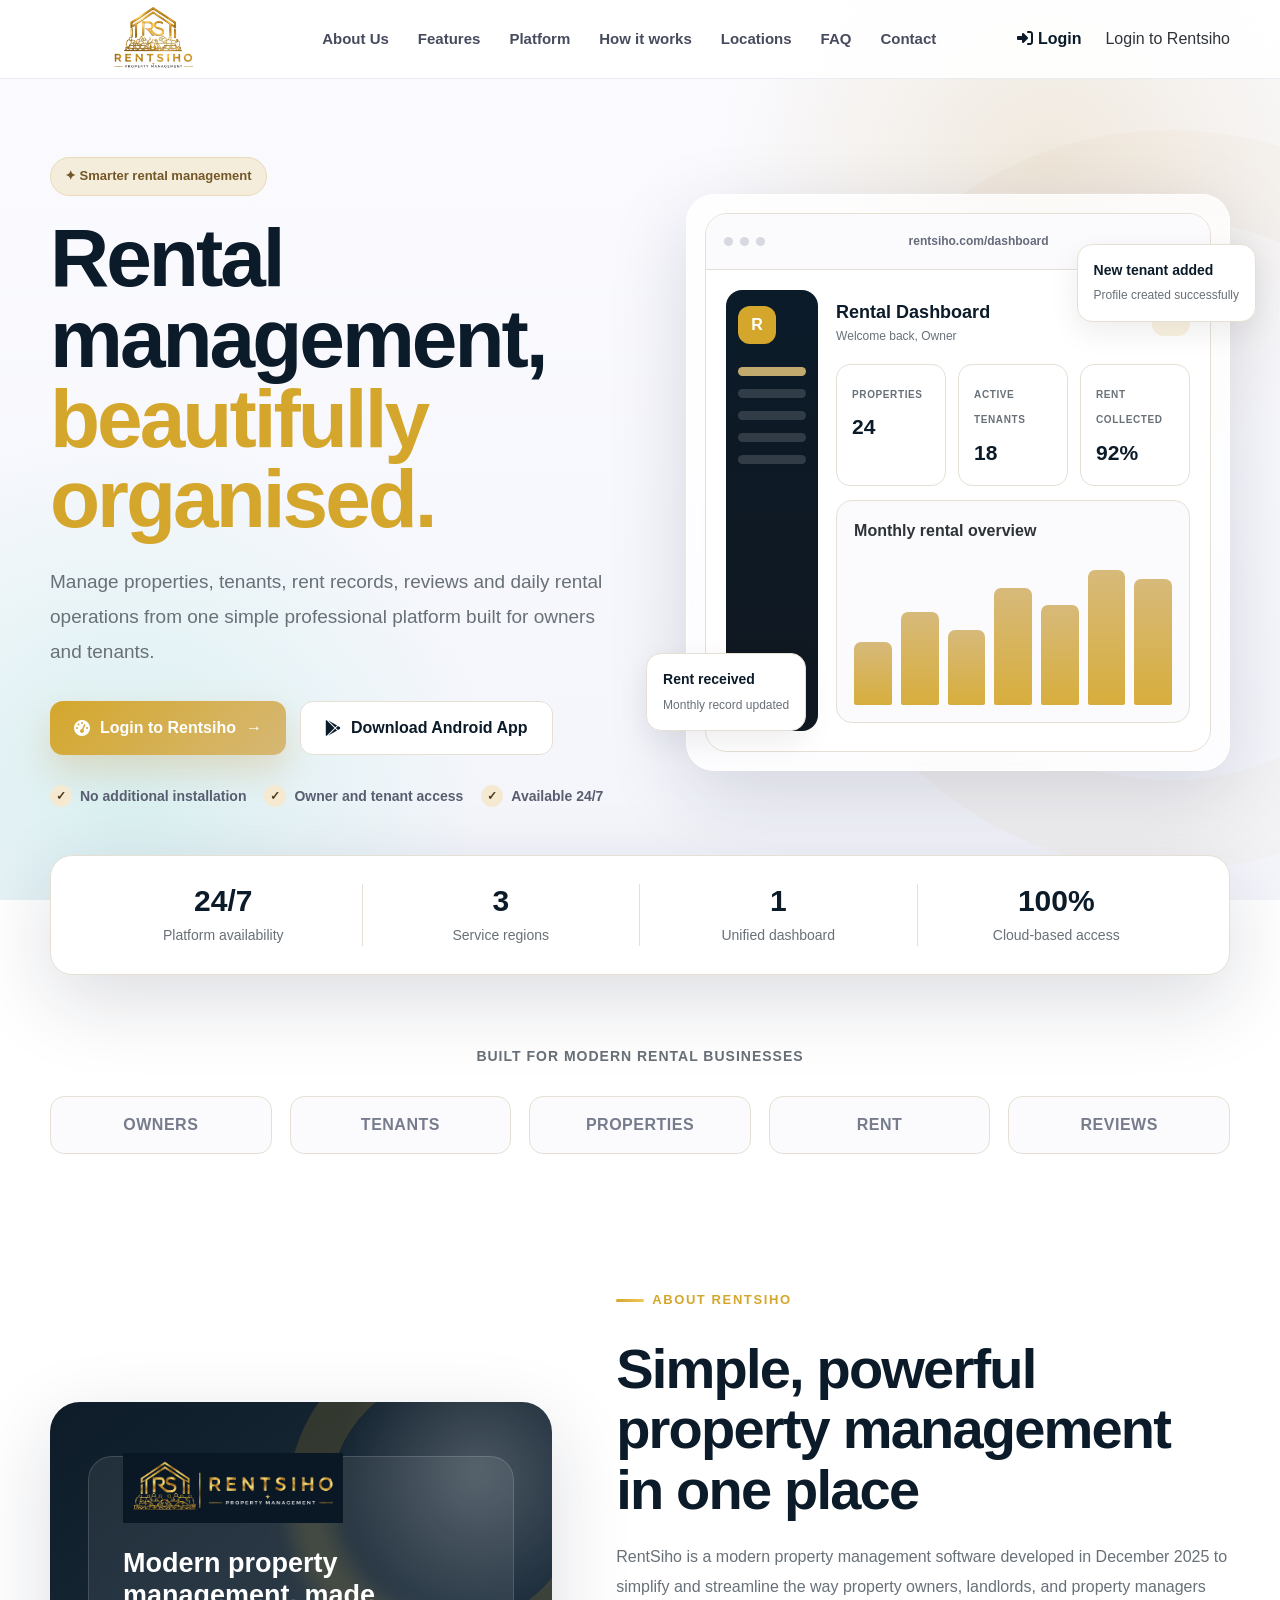
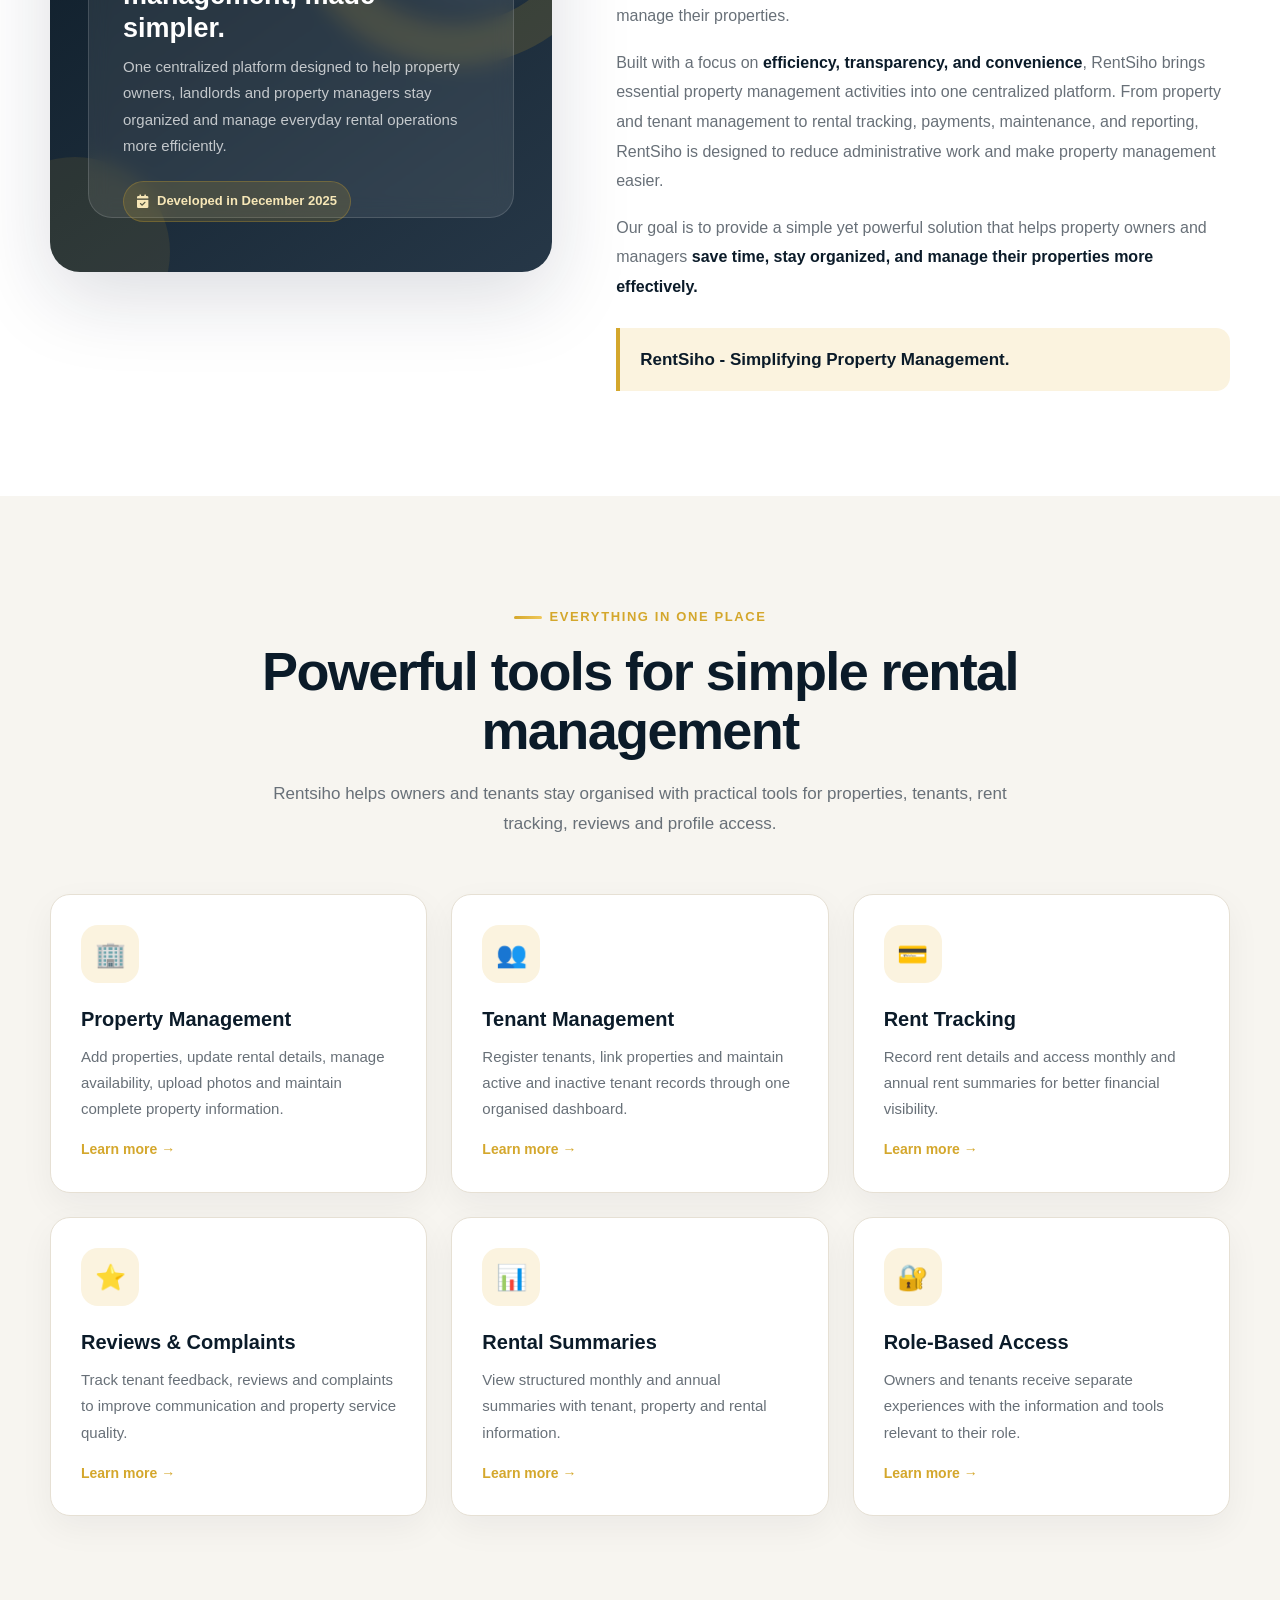
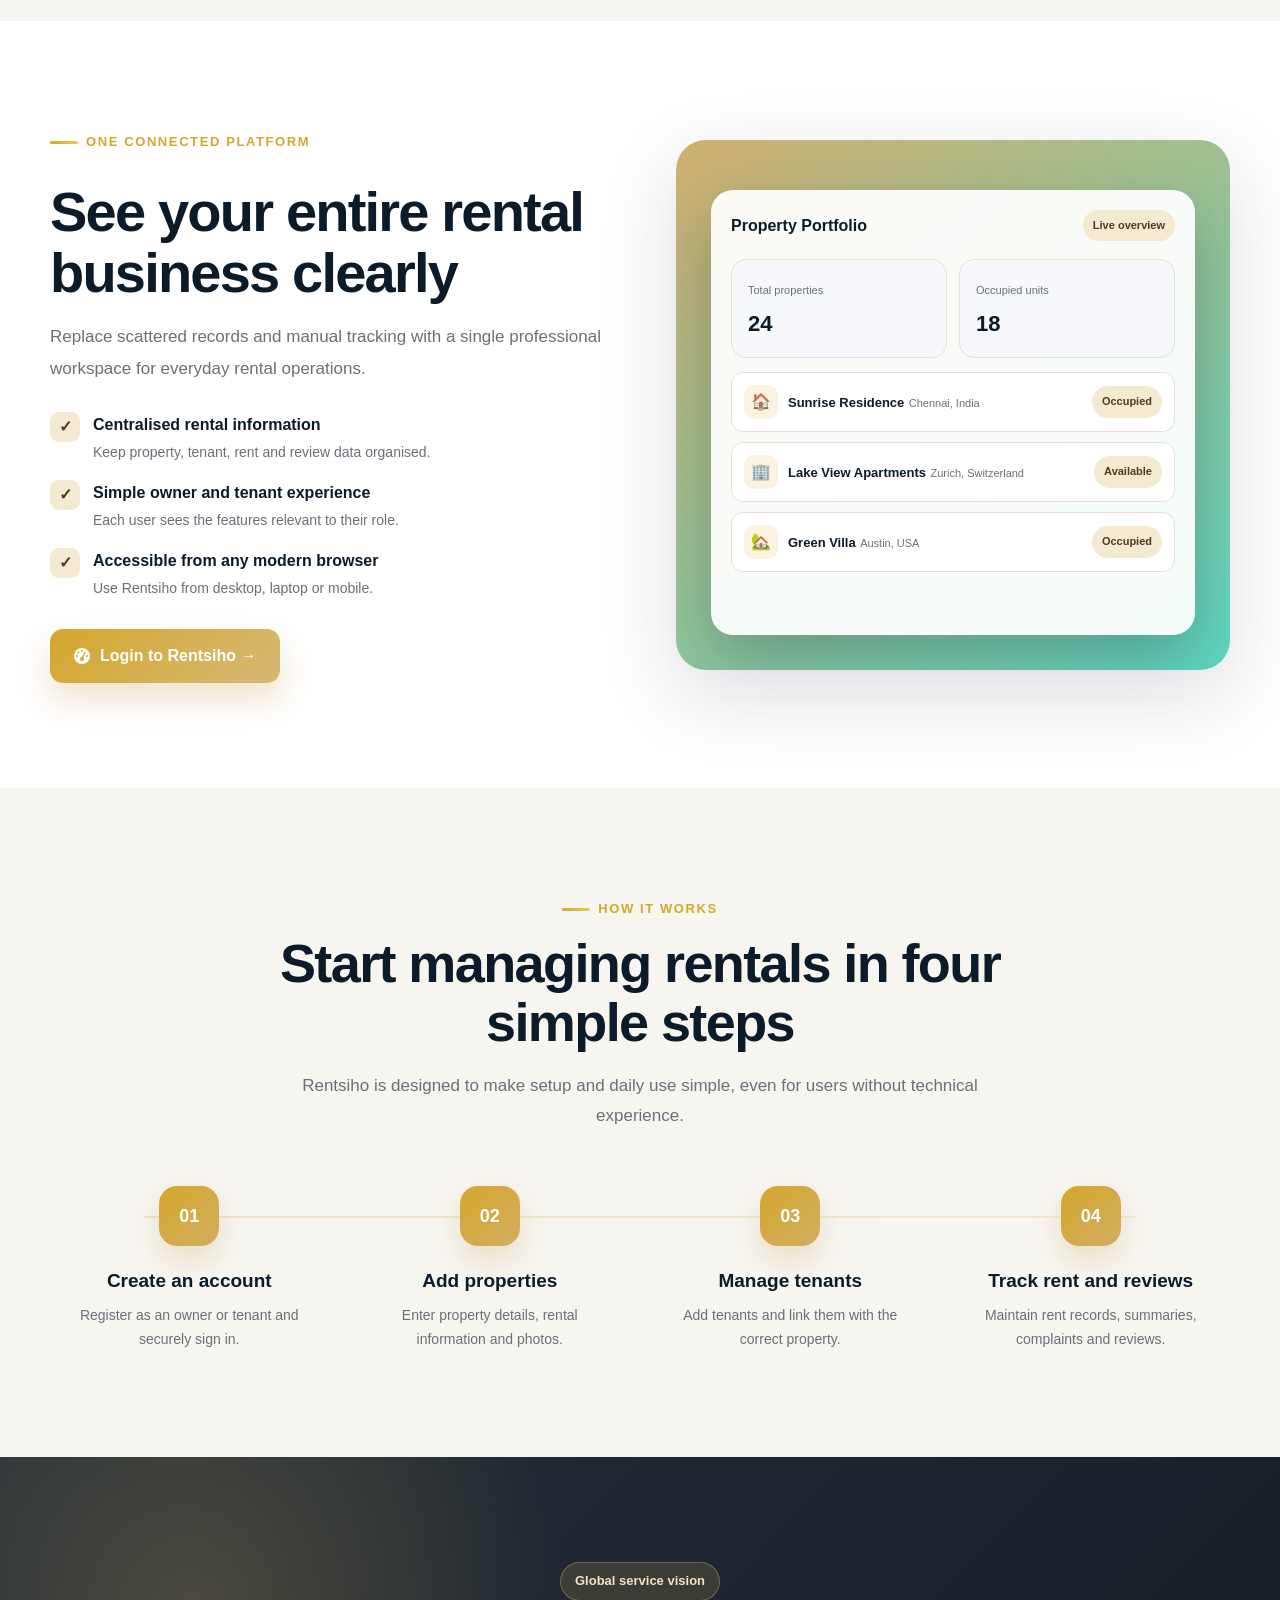
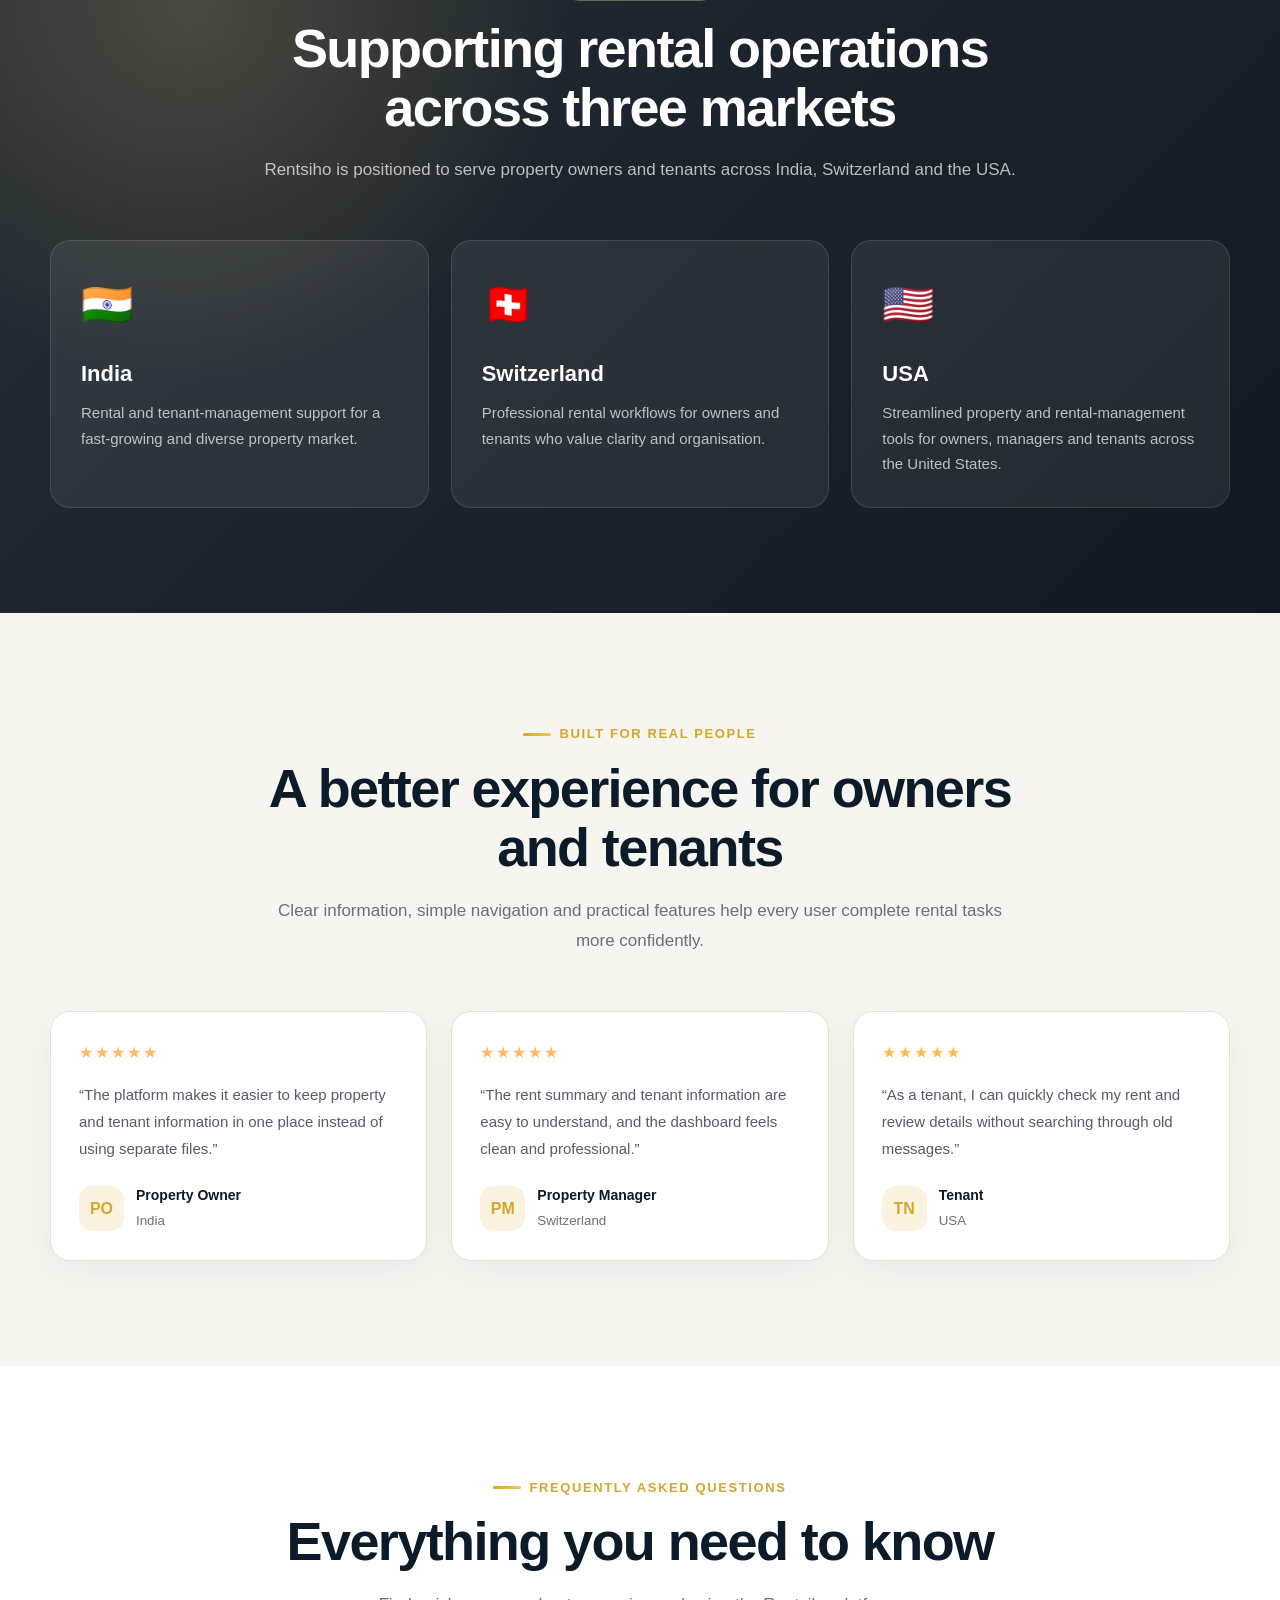
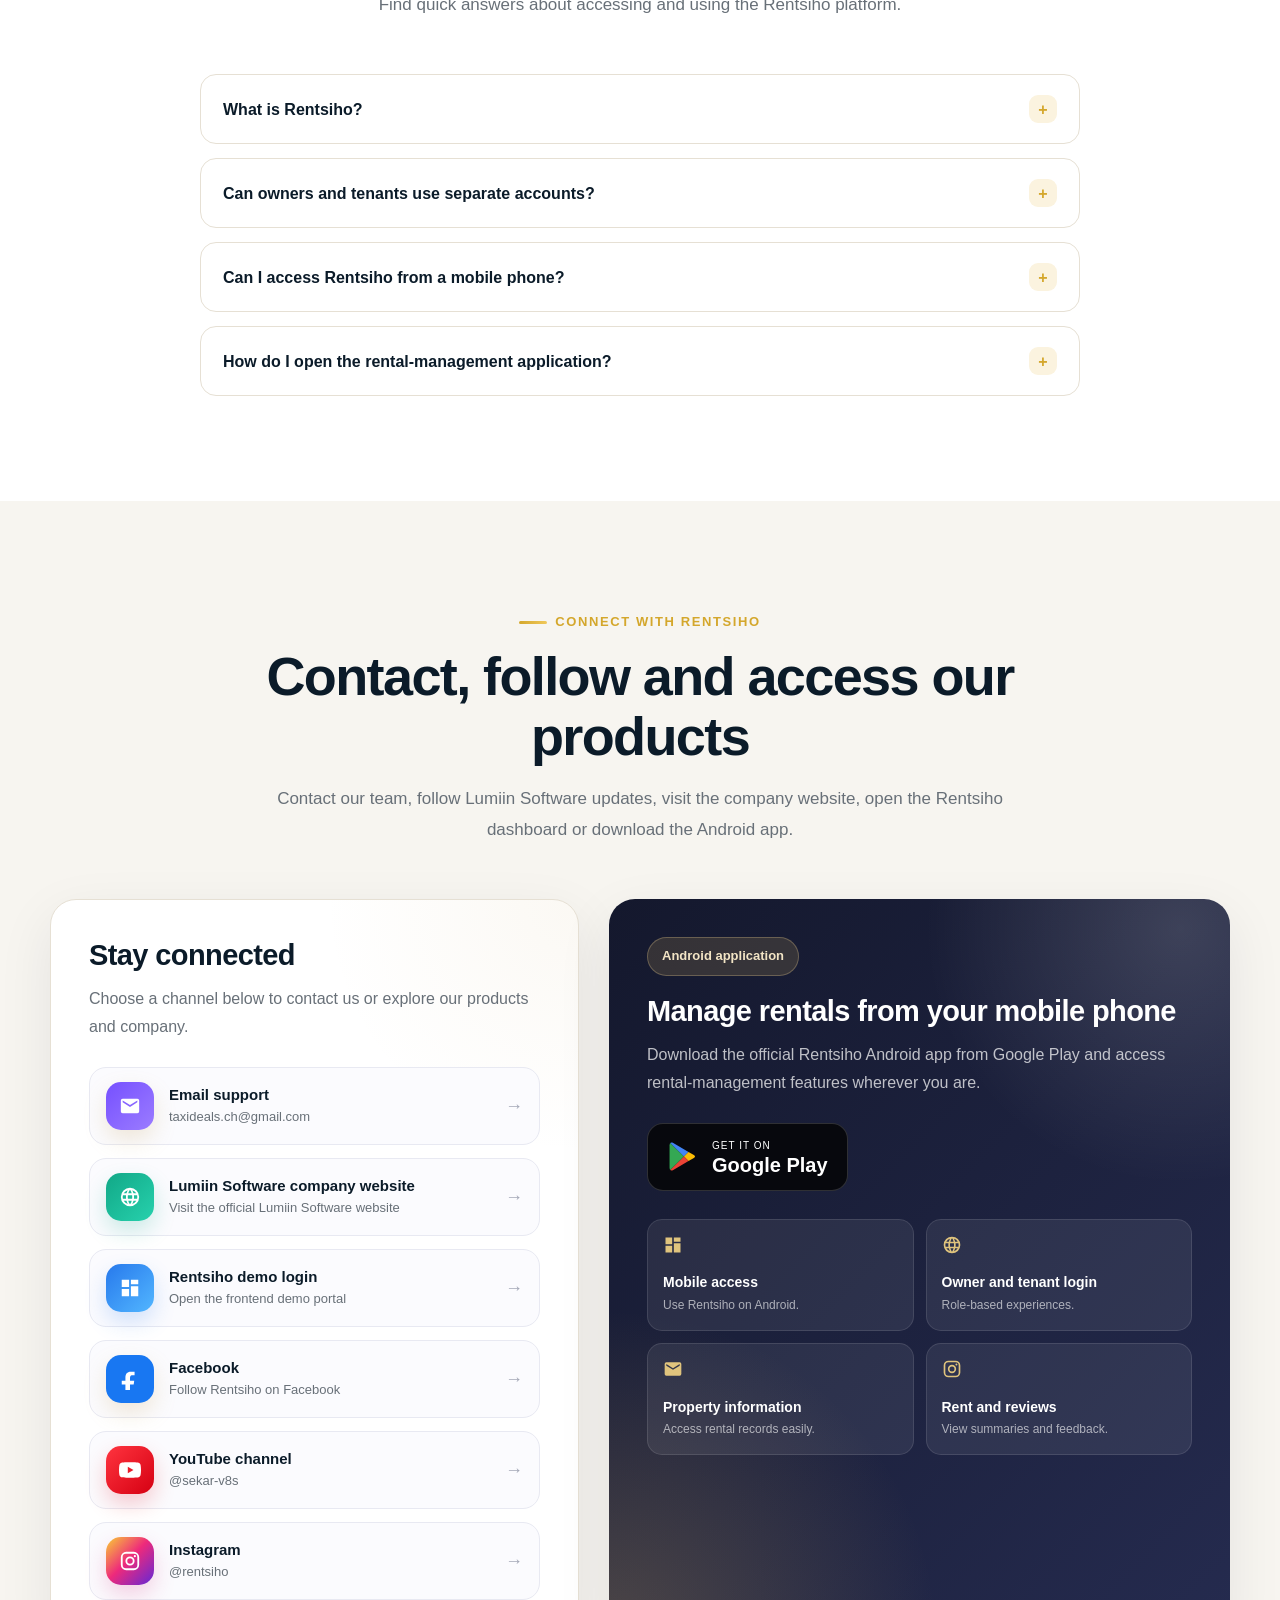
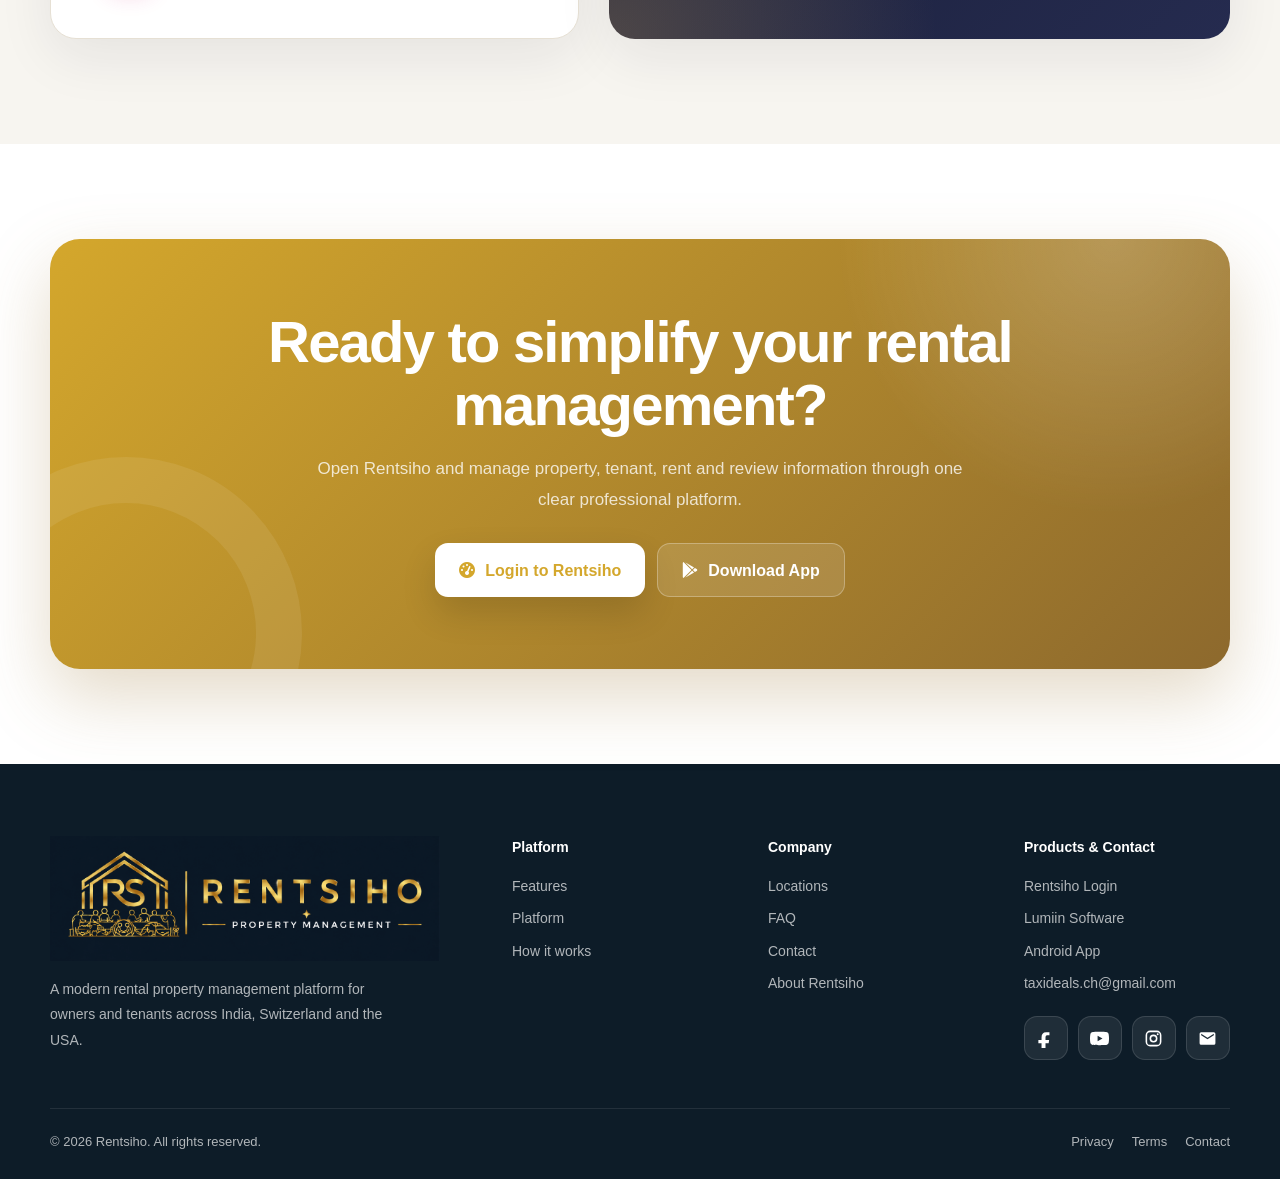
==== index.html @ 1f5b788a "Update login link and button text in index.html" ====
<!DOCTYPE html>
<html lang="en">
<head>
  <meta charset="UTF-8" />
  <meta name="viewport" content="width=device-width, initial-scale=1.0" />

  <meta
    name="description"
    content="Rentsiho is a modern rental property management platform for owners and tenants across India, Switzerland and the USA."
  />

  <meta name="theme-color" content="#0d1c28" />
  <link rel="icon" type="image/png" href="rentsiho-logo.png" />
  <link rel="preconnect" href="https://newflutterkeynest-aheucafef8cnhffz.canadacentral-01.azurewebsites.net" crossorigin />
  <link rel="dns-prefetch" href="//newflutterkeynest-aheucafef8cnhffz.canadacentral-01.azurewebsites.net" />


  <link rel="stylesheet" href="https://cdnjs.cloudflare.com/ajax/libs/font-awesome/6.7.2/css/all.min.css" />

  <title>Rentsiho | Rental Management Made Simple</title>

  <style>
    :root {
      --primary: #D4A72C;
      --primary-dark: #A97912;
      --primary-soft: #FBF3DF;
      --secondary: #F0C85A;

      --dark: #0B1B29;
      --dark-2: #07131E;
      --text: #2d3338;
      --muted: #687078;
      --light: #f7f5f0;
      --white: #ffffff;
      --border: #e6e0d4;
      --warning: #ffba5a;
      --success: #27c59a;
      --shadow-sm: 0 10px 30px rgba(22, 27, 55, 0.08);
      --shadow-lg: 0 25px 80px rgba(22, 27, 55, 0.15);
      --radius-sm: 14px;
      --radius-md: 22px;
      --radius-lg: 32px;
      --container: 1180px;
    }

    * {
      margin: 0;
      padding: 0;
      box-sizing: border-box;
    }

    html {
      scroll-behavior: smooth;
    }

    body {
      font-family: Inter, Arial, Helvetica, sans-serif;
      color: var(--text);
      background: var(--white);
      line-height: 1.6;
      overflow-x: hidden;
    }

    body.menu-open {
      overflow: hidden;
    }

    a {
      color: inherit;
      text-decoration: none;
    }

    button,
    input,
    textarea,
    select {
      font: inherit;
    }

    img {
      max-width: 100%;
      display: block;
    }

    .container {
      width: min(var(--container), calc(100% - 40px));
      margin: 0 auto;
    }

    .section {
      padding: 105px 0;
    }

    .section-soft {
      background: var(--light);
    }

    .section-dark {
      color: var(--white);
      background:
        radial-gradient(circle at 15% 20%, rgba(201,164,92, 0.25), transparent 30%),
        linear-gradient(135deg, #252f38, #111820);
    }

    .section-heading {
      max-width: 760px;
      margin: 0 auto 54px;
      text-align: center;
    }

    .section-kicker {
      display: inline-flex;
      align-items: center;
      gap: 8px;
      margin-bottom: 14px;
      color: var(--primary);
      font-size: 13px;
      font-weight: 800;
      letter-spacing: 1.6px;
      text-transform: uppercase;
    }

    .section-kicker::before {
      content: "";
      width: 28px;
      height: 3px;
      border-radius: 99px;
      background: linear-gradient(90deg, var(--primary), var(--secondary));
    }

    .section-title {
      color: var(--dark);
      font-size: clamp(34px, 4.4vw, 54px);
      line-height: 1.1;
      letter-spacing: -1.6px;
    }

    .section-description {
      margin-top: 18px;
      color: var(--muted);
      font-size: 17px;
      line-height: 1.8;
    }

    .section-dark .section-title {
      color: var(--white);
    }

    .section-dark .section-description {
      color: rgba(255,255,255,0.7);
    }

    .btn {
      min-height: 54px;
      padding: 0 24px;
      border: 0;
      border-radius: 13px;
      display: inline-flex;
      align-items: center;
      justify-content: center;
      gap: 10px;
      font-weight: 800;
      cursor: pointer;
      transition: transform .25s ease, box-shadow .25s ease, background .25s ease;
    }

    .btn:hover {
      transform: translateY(-3px);
    }

    .btn-primary {
      color: var(--white);
      background: linear-gradient(135deg, var(--primary), #d6b875);
      box-shadow: 0 16px 35px rgba(201,164,92, 0.32);
    }

    .btn-primary:hover {
      box-shadow: 0 20px 45px rgba(201,164,92, 0.42);
    }

    .btn-outline {
      color: var(--dark);
      background: var(--white);
      border: 1px solid var(--border);
    }

    .btn-white {
      color: var(--primary);
      background: var(--white);
      box-shadow: 0 16px 35px rgba(0,0,0,0.14);
    }

    .pill {
      display: inline-flex;
      align-items: center;
      gap: 9px;
      padding: 8px 14px;
      border-radius: 999px;
      font-size: 13px;
      font-weight: 800;
    }

    .pill-light {
      color: #745726;
      background: #f5eddc;
      border: 1px solid #e9d9b8;
    }

    .pill-dark {
      color: #f2e4c5;
      background: rgba(201,164,92,0.18);
      border: 1px solid rgba(225,199,143,0.3);
    }

    /* Header */

    .header {
      position: fixed;
      inset: 0 0 auto 0;
      z-index: 1000;
      background: rgba(255,255,255,0.9);
      backdrop-filter: blur(16px);
      border-bottom: 1px solid rgba(231,233,241,0.85);
    }

    .nav {
      min-height: 78px;
      display: flex;
      align-items: center;
      justify-content: space-between;
      gap: 28px;
    }

    .brand {
      display: flex;
      align-items: center;
      gap: 12px;
      color: var(--dark);
      font-size: 24px;
      font-weight: 900;
      letter-spacing: -0.6px;
    }

    .brand-mark {
      width: 44px;
      height: 44px;
      border-radius: 14px;
      display: grid;
      place-items: center;
      color: var(--white);
      background: linear-gradient(135deg, var(--primary), #dfc487);
      box-shadow: 0 12px 28px rgba(201,164,92,.26);
      font-size: 20px;
      font-weight: 900;
    }


    .brand-logo {
      width: 205px;
      height: 72px;
      object-fit: contain;
      object-position: center;
      display: block;
      border: 0;
      border-radius: 0;
      background: transparent;
      box-shadow: none;
      filter: contrast(1.06) saturate(1.05);
    }

    .footer-logo {
      width: min(390px, 100%);
      height: auto;
      max-height: 125px;
      object-fit: contain;
      object-position: left center;
      display: block;
      border: 0;
      border-radius: 0;
      background: transparent;
      box-shadow: none;
      filter: none;
    }

    .nav-links {
      display: flex;
      align-items: center;
      gap: 29px;
    }

    .nav-links a {
      color: #464b5e;
      font-size: 15px;
      font-weight: 700;
      transition: color .2s ease;
    }

    .nav-links a:hover {
      color: var(--primary);
    }

    .nav-actions {
      display: flex;
      align-items: center;
      gap: 10px;
    }

    .nav-login {
      padding: 10px 14px;
      font-weight: 800;
      color: var(--dark);
    }

    .nav-cta {
      min-height: 44px;
      padding: 0 17px;
      border-radius: 11px;
      color: var(--white);
      background: var(--primary);
      font-size: 14px;
      font-weight: 800;
      display: inline-flex;
      align-items: center;
    }

    .menu-button {
      width: 44px;
      height: 44px;
      border-radius: 12px;
      border: 1px solid var(--border);
      background: var(--white);
      display: none;
      place-items: center;
      cursor: pointer;
    }

    .menu-button span,
    .menu-button span::before,
    .menu-button span::after {
      width: 20px;
      height: 2px;
      border-radius: 99px;
      background: var(--dark);
      display: block;
      position: relative;
      transition: .25s ease;
    }

    .menu-button span::before,
    .menu-button span::after {
      content: "";
      position: absolute;
      left: 0;
    }

    .menu-button span::before {
      top: -6px;
    }

    .menu-button span::after {
      top: 6px;
    }

    .menu-button.active span {
      background: transparent;
    }

    .menu-button.active span::before {
      top: 0;
      transform: rotate(45deg);
    }

    .menu-button.active span::after {
      top: 0;
      transform: rotate(-45deg);
    }

    /* Hero */

    .hero {
      min-height: 100vh;
      padding: 145px 0 80px;
      display: flex;
      align-items: center;
      position: relative;
      overflow: hidden;
      background:
        radial-gradient(circle at 82% 18%, rgba(201,164,92,.20), transparent 26%),
        radial-gradient(circle at 10% 88%, rgba(31,199,167,.13), transparent 26%),
        linear-gradient(180deg, #fbfbff 0%, #f4f5fb 100%);
    }

    .hero::before {
      content: "";
      width: 560px;
      height: 560px;
      position: absolute;
      right: -260px;
      top: 130px;
      border-radius: 50%;
      border: 90px solid rgba(201,164,92,.05);
    }

    .hero-grid {
      position: relative;
      z-index: 1;
      display: grid;
      grid-template-columns: 1.02fr .98fr;
      align-items: center;
      gap: 70px;
    }

    .hero-copy h1 {
      margin: 22px 0 24px;
      color: var(--dark);
      font-size: clamp(48px, 6.6vw, 82px);
      line-height: .98;
      letter-spacing: -3px;
    }

    .hero-copy h1 span {
      color: var(--primary);
    }

    .hero-copy p {
      max-width: 650px;
      color: var(--muted);
      font-size: 19px;
      line-height: 1.85;
    }

    .hero-actions {
      margin-top: 32px;
      display: flex;
      flex-wrap: wrap;
      gap: 14px;
    }

    .hero-notes {
      margin-top: 30px;
      display: flex;
      flex-wrap: wrap;
      gap: 18px;
      color: #585d70;
      font-size: 14px;
      font-weight: 700;
    }

    .hero-note {
      display: flex;
      align-items: center;
      gap: 8px;
    }

    .check-dot {
      width: 22px;
      height: 22px;
      border-radius: 50%;
      display: grid;
      place-items: center;
      color: #4f3a1c;
      background: #f5ead1;
      font-size: 12px;
      font-weight: 900;
    }

    .app-preview {
      position: relative;
    }

    .preview-shell {
      padding: 18px;
      border-radius: 28px;
      background: rgba(255,255,255,.78);
      border: 1px solid rgba(255,255,255,.9);
      box-shadow: var(--shadow-lg);
      backdrop-filter: blur(16px);
    }

    .preview-window {
      overflow: hidden;
      border-radius: 22px;
      background: var(--white);
      border: 1px solid var(--border);
    }

    .window-top {
      height: 56px;
      padding: 0 18px;
      display: flex;
      align-items: center;
      justify-content: space-between;
      border-bottom: 1px solid var(--border);
      background: #fbfbfd;
    }

    .window-dots {
      display: flex;
      gap: 7px;
    }

    .window-dots span {
      width: 9px;
      height: 9px;
      border-radius: 50%;
      background: #d7d9e1;
    }

    .window-title {
      color: #666b7b;
      font-size: 12px;
      font-weight: 800;
    }

    .dashboard {
      padding: 20px;
      display: grid;
      grid-template-columns: 92px 1fr;
      min-height: 480px;
    }

    .sidebar-demo {
      padding: 16px 12px;
      border-radius: 16px;
      background: linear-gradient(180deg, var(--dark), #111820);
      display: flex;
      flex-direction: column;
      gap: 13px;
    }

    .side-logo {
      width: 38px;
      height: 38px;
      margin-bottom: 10px;
      border-radius: 12px;
      display: grid;
      place-items: center;
      color: var(--white);
      background: var(--primary);
      font-weight: 900;
    }

    .side-line {
      height: 9px;
      border-radius: 99px;
      background: rgba(255,255,255,.15);
    }

    .side-line.active {
      background: rgba(214,184,117,.9);
    }

    .dashboard-content {
      padding: 8px 0 8px 18px;
    }

    .demo-header {
      display: flex;
      align-items: flex-start;
      justify-content: space-between;
      gap: 20px;
      margin-bottom: 18px;
    }

    .demo-header h3 {
      color: var(--dark);
      font-size: 18px;
    }

    .demo-header p {
      color: var(--muted);
      font-size: 12px;
    }

    .avatar {
      width: 38px;
      height: 38px;
      border-radius: 12px;
      display: grid;
      place-items: center;
      color: var(--primary);
      background: var(--primary-soft);
      font-weight: 900;
    }

    .demo-stats {
      display: grid;
      grid-template-columns: repeat(3, 1fr);
      gap: 12px;
    }

    .demo-card {
      padding: 15px;
      border-radius: 14px;
      border: 1px solid var(--border);
      background: var(--white);
    }

    .demo-card small {
      color: var(--muted);
      font-size: 10px;
      font-weight: 800;
      text-transform: uppercase;
      letter-spacing: .6px;
    }

    .demo-card strong {
      display: block;
      margin-top: 5px;
      color: var(--dark);
      font-size: 21px;
    }

    .demo-panel {
      margin-top: 14px;
      padding: 17px;
      border-radius: 16px;
      border: 1px solid var(--border);
      background: #fbfbfd;
    }

    .chart {
      height: 150px;
      margin-top: 12px;
      display: flex;
      align-items: flex-end;
      gap: 9px;
    }

    .bar {
      flex: 1;
      min-width: 10px;
      border-radius: 7px 7px 2px 2px;
      background: linear-gradient(180deg, #d4b46f, var(--primary));
      opacity: .92;
    }

    .bar:nth-child(1) { height: 42%; }
    .bar:nth-child(2) { height: 62%; }
    .bar:nth-child(3) { height: 50%; }
    .bar:nth-child(4) { height: 78%; }
    .bar:nth-child(5) { height: 67%; }
    .bar:nth-child(6) { height: 90%; }
    .bar:nth-child(7) { height: 84%; }

    .floating-card {
      position: absolute;
      padding: 14px 16px;
      border-radius: 15px;
      background: var(--white);
      box-shadow: var(--shadow-sm);
      border: 1px solid var(--border);
      animation: float 4s ease-in-out infinite;
    }

    .floating-card strong {
      display: block;
      color: var(--dark);
      font-size: 14px;
    }

    .floating-card span {
      color: var(--muted);
      font-size: 12px;
    }

    .floating-1 {
      left: -40px;
      bottom: 40px;
    }

    .floating-2 {
      right: -26px;
      top: 50px;
      animation-delay: .8s;
    }

    @keyframes float {
      0%, 100% { transform: translateY(0); }
      50% { transform: translateY(-9px); }
    }

    /* Stats strip */

    .stats-strip {
      position: relative;
      z-index: 3;
      margin-top: -45px;
    }

    .stats-box {
      padding: 28px 34px;
      border-radius: 22px;
      background: var(--white);
      box-shadow: var(--shadow-lg);
      border: 1px solid var(--border);
      display: grid;
      grid-template-columns: repeat(4, 1fr);
    }

    .stat-item {
      padding: 0 24px;
      text-align: center;
      border-right: 1px solid var(--border);
    }

    .stat-item:last-child {
      border-right: 0;
    }

    .stat-item strong {
      display: block;
      color: var(--dark);
      font-size: 30px;
      line-height: 1.1;
    }

    .stat-item span {
      display: block;
      margin-top: 7px;
      color: var(--muted);
      font-size: 14px;
    }

    /* Trusted */

    .trusted {
      padding: 70px 0 25px;
      text-align: center;
    }

    .trusted p {
      color: var(--muted);
      font-size: 14px;
      font-weight: 800;
      letter-spacing: 1px;
      text-transform: uppercase;
    }

    .trusted-grid {
      margin-top: 28px;
      display: grid;
      grid-template-columns: repeat(5, 1fr);
      gap: 18px;
    }

    .trusted-item {
      min-height: 58px;
      border-radius: 14px;
      border: 1px solid var(--border);
      background: #fbfbfd;
      display: grid;
      place-items: center;
      color: #777c8d;
      font-weight: 900;
      letter-spacing: .5px;
    }


    /* About Us */

    .about-grid {
      display: grid;
      grid-template-columns: .9fr 1.1fr;
      gap: 64px;
      align-items: center;
    }

    .about-visual {
      min-height: 470px;
      position: relative;
      overflow: hidden;
      border-radius: 30px;
      background:
        radial-gradient(circle at 85% 15%, rgba(255,255,255,.22), transparent 24%),
        linear-gradient(145deg, #0d1c28, #263747);
      box-shadow: var(--shadow-lg);
    }

    .about-visual::before {
      content: "";
      position: absolute;
      width: 250px;
      height: 250px;
      right: -70px;
      top: -70px;
      border-radius: 50%;
      border: 42px solid rgba(212,167,44,.16);
    }

    .about-visual::after {
      content: "";
      position: absolute;
      width: 190px;
      height: 190px;
      left: -70px;
      bottom: -75px;
      border-radius: 50%;
      background: rgba(212,167,44,.10);
    }

    .about-card {
      position: absolute;
      inset: 54px 38px;
      z-index: 1;
      padding: 34px;
      border-radius: 24px;
      color: var(--white);
      background: rgba(255,255,255,.08);
      border: 1px solid rgba(255,255,255,.14);
      backdrop-filter: blur(10px);
      display: flex;
      flex-direction: column;
      justify-content: center;
    }

    .about-logo {
      width: 220px;
      max-height: 90px;
      margin-bottom: 24px;
      object-fit: contain;
      object-position: left center;
      filter: none;
    }

    .about-card h3 {
      margin-bottom: 10px;
      font-size: 27px;
      line-height: 1.2;
    }

    .about-card p {
      color: rgba(255,255,255,.72);
      font-size: 15px;
      line-height: 1.75;
    }

    .about-year {
      margin-top: 22px;
      display: inline-flex;
      width: fit-content;
      align-items: center;
      gap: 9px;
      padding: 9px 13px;
      border-radius: 999px;
      color: #f7e7b7;
      background: rgba(212,167,44,.16);
      border: 1px solid rgba(212,167,44,.28);
      font-size: 13px;
      font-weight: 800;
    }

    .about-copy h2 {
      margin: 14px 0 22px;
      color: var(--dark);
      font-size: clamp(36px, 4.6vw, 56px);
      line-height: 1.08;
      letter-spacing: -1.8px;
    }

    .about-copy p {
      margin-bottom: 17px;
      color: var(--muted);
      font-size: 16px;
      line-height: 1.85;
    }

    .about-copy p strong {
      color: var(--dark);
    }

    .about-tagline {
      margin-top: 26px;
      padding: 18px 20px;
      border-left: 4px solid var(--primary);
      border-radius: 0 14px 14px 0;
      color: var(--dark);
      background: var(--primary-soft);
      font-size: 17px;
      font-weight: 900;
    }

    /* Features */

    .feature-grid {
      display: grid;
      grid-template-columns: repeat(3, 1fr);
      gap: 24px;
    }

    .feature-card {
      padding: 30px;
      border-radius: 20px;
      background: var(--white);
      border: 1px solid var(--border);
      box-shadow: 0 12px 34px rgba(20, 24, 48, 0.05);
      transition: transform .25s ease, box-shadow .25s ease;
    }

    .feature-card:hover {
      transform: translateY(-7px);
      box-shadow: var(--shadow-sm);
    }

    .feature-icon {
      width: 58px;
      height: 58px;
      margin-bottom: 20px;
      border-radius: 17px;
      display: grid;
      place-items: center;
      color: var(--primary);
      background: var(--primary-soft);
      font-size: 25px;
    }

    .feature-card h3 {
      margin-bottom: 9px;
      color: var(--dark);
      font-size: 20px;
    }

    .feature-card p {
      color: var(--muted);
      font-size: 15px;
      line-height: 1.75;
    }

    .feature-link {
      margin-top: 16px;
      display: inline-flex;
      align-items: center;
      gap: 8px;
      color: var(--primary);
      font-size: 14px;
      font-weight: 800;
    }

    /* Product split */

    .product-grid {
      display: grid;
      grid-template-columns: 1fr 1fr;
      align-items: center;
      gap: 72px;
    }

    .product-copy h2 {
      margin: 15px 0 18px;
      color: var(--dark);
      font-size: clamp(36px, 4.6vw, 56px);
      line-height: 1.08;
      letter-spacing: -1.8px;
    }

    .product-copy > p {
      color: var(--muted);
      font-size: 17px;
      line-height: 1.85;
    }

    .check-list {
      margin-top: 28px;
      display: grid;
      gap: 17px;
    }

    .check-row {
      display: flex;
      align-items: flex-start;
      gap: 13px;
    }

    .check-row .check-box {
      flex: 0 0 30px;
      width: 30px;
      height: 30px;
      border-radius: 9px;
      display: grid;
      place-items: center;
      color: #4f3a1c;
      background: #f5ead1;
      font-weight: 900;
    }

    .check-row strong {
      display: block;
      margin-bottom: 3px;
      color: var(--dark);
    }

    .check-row p {
      color: var(--muted);
      font-size: 14px;
    }

    .product-visual {
      position: relative;
      min-height: 530px;
      border-radius: 30px;
      overflow: hidden;
      background:
        linear-gradient(145deg, rgba(201,164,92,.88), rgba(31,199,167,.72)),
        url("https://images.unsplash.com/photo-1560518883-ce09059eeffa?auto=format&fit=crop&w=1500&q=85");
      background-size: cover;
      background-position: center;
      box-shadow: var(--shadow-lg);
    }

    .mini-dashboard {
      position: absolute;
      inset: 50px 35px 35px;
      padding: 20px;
      border-radius: 22px;
      background: rgba(255,255,255,.93);
      backdrop-filter: blur(12px);
      box-shadow: 0 25px 60px rgba(15,18,36,.25);
    }

    .mini-top {
      display: flex;
      align-items: center;
      justify-content: space-between;
      margin-bottom: 18px;
    }

    .mini-top strong {
      color: var(--dark);
    }

    .mini-chip {
      padding: 7px 10px;
      border-radius: 999px;
      color: #4f3a1c;
      background: #f5ead1;
      font-size: 11px;
      font-weight: 900;
    }

    .mini-cards {
      display: grid;
      grid-template-columns: repeat(2, 1fr);
      gap: 12px;
    }

    .mini-card {
      padding: 16px;
      border-radius: 15px;
      background: #f7f8fc;
      border: 1px solid var(--border);
    }

    .mini-card small {
      color: var(--muted);
      font-size: 11px;
    }

    .mini-card strong {
      display: block;
      margin-top: 4px;
      color: var(--dark);
      font-size: 22px;
    }

    .mini-list {
      margin-top: 14px;
      display: grid;
      gap: 10px;
    }

    .mini-row {
      padding: 12px;
      border-radius: 12px;
      background: var(--white);
      border: 1px solid var(--border);
      display: flex;
      align-items: center;
      justify-content: space-between;
      gap: 15px;
    }

    .mini-row-left {
      display: flex;
      align-items: center;
      gap: 10px;
    }

    .mini-row-icon {
      width: 34px;
      height: 34px;
      border-radius: 10px;
      display: grid;
      place-items: center;
      background: var(--primary-soft);
    }

    .mini-row strong {
      color: var(--dark);
      font-size: 13px;
    }

    .mini-row small {
      color: var(--muted);
      font-size: 11px;
    }

    /* How it works */

    .steps {
      display: grid;
      grid-template-columns: repeat(4, 1fr);
      gap: 22px;
      position: relative;
    }

    .steps::before {
      content: "";
      height: 2px;
      position: absolute;
      left: 8%;
      right: 8%;
      top: 30px;
      background: linear-gradient(90deg, var(--primary), var(--secondary));
      opacity: .25;
    }

    .step-card {
      position: relative;
      text-align: center;
      padding: 0 15px;
    }

    .step-number {
      width: 60px;
      height: 60px;
      margin: 0 auto 20px;
      border-radius: 18px;
      display: grid;
      place-items: center;
      color: var(--white);
      background: linear-gradient(135deg, var(--primary), #d2ad61);
      box-shadow: 0 13px 28px rgba(201,164,92,.28);
      font-size: 18px;
      font-weight: 900;
      position: relative;
      z-index: 1;
    }

    .step-card h3 {
      margin-bottom: 8px;
      color: var(--dark);
      font-size: 19px;
    }

    .step-card p {
      color: var(--muted);
      font-size: 14px;
      line-height: 1.7;
    }

    /* Regions */

    .region-grid {
      display: grid;
      grid-template-columns: repeat(3, 1fr);
      gap: 22px;
    }

    .region-card {
      padding: 30px;
      border-radius: 20px;
      background: rgba(255,255,255,.07);
      border: 1px solid rgba(255,255,255,.11);
      transition: transform .25s ease, background .25s ease;
    }

    .region-card:hover {
      transform: translateY(-7px);
      background: rgba(255,255,255,.11);
    }

    .region-flag {
      margin-bottom: 18px;
      font-size: 42px;
    }

    .region-card h3 {
      margin-bottom: 9px;
      font-size: 22px;
    }

    .region-card p {
      color: rgba(255,255,255,.7);
      font-size: 15px;
      line-height: 1.7;
    }

    /* Testimonials */

    .testimonial-grid {
      display: grid;
      grid-template-columns: repeat(3, 1fr);
      gap: 24px;
    }

    .testimonial {
      padding: 28px;
      border-radius: 20px;
      background: var(--white);
      border: 1px solid var(--border);
      box-shadow: 0 12px 35px rgba(20,24,48,.05);
    }

    .stars {
      margin-bottom: 16px;
      color: var(--warning);
      letter-spacing: 2px;
    }

    .testimonial > p {
      color: #565b6d;
      font-size: 15px;
      line-height: 1.8;
    }

    .person {
      margin-top: 22px;
      display: flex;
      align-items: center;
      gap: 12px;
    }

    .person-avatar {
      width: 45px;
      height: 45px;
      border-radius: 14px;
      display: grid;
      place-items: center;
      color: var(--primary);
      background: var(--primary-soft);
      font-weight: 900;
    }

    .person strong {
      display: block;
      color: var(--dark);
      font-size: 14px;
    }

    .person small {
      color: var(--muted);
    }

    /* FAQ */

    .faq-wrap {
      max-width: 880px;
      margin: 0 auto;
      display: grid;
      gap: 14px;
    }

    .faq-item {
      border-radius: 16px;
      border: 1px solid var(--border);
      background: var(--white);
      overflow: hidden;
    }

    .faq-button {
      width: 100%;
      padding: 20px 22px;
      border: 0;
      background: transparent;
      display: flex;
      align-items: center;
      justify-content: space-between;
      gap: 20px;
      color: var(--dark);
      text-align: left;
      font-weight: 800;
      cursor: pointer;
    }

    .faq-icon {
      width: 28px;
      height: 28px;
      border-radius: 9px;
      display: grid;
      place-items: center;
      color: var(--primary);
      background: var(--primary-soft);
      transition: transform .25s ease;
      flex: 0 0 28px;
    }

    .faq-answer {
      max-height: 0;
      overflow: hidden;
      transition: max-height .3s ease;
    }

    .faq-answer p {
      padding: 0 22px 22px;
      color: var(--muted);
      line-height: 1.75;
    }

    .faq-item.active .faq-answer {
      max-height: 220px;
    }

    .faq-item.active .faq-icon {
      transform: rotate(45deg);
    }

    /* CTA */

    .cta {
      padding: 95px 0;
      background: var(--white);
    }

    .cta-card {
      position: relative;
      overflow: hidden;
      padding: 72px 40px;
      border-radius: 30px;
      text-align: center;
      color: var(--white);
      background:
        radial-gradient(circle at 90% 0%, rgba(255,255,255,.2), transparent 24%),
        linear-gradient(135deg, var(--primary), #8d692d);
      box-shadow: 0 28px 70px rgba(159,123,56,.28);
    }

    .cta-card::before {
      content: "";
      width: 260px;
      height: 260px;
      position: absolute;
      left: -100px;
      bottom: -140px;
      border-radius: 50%;
      border: 46px solid rgba(255,255,255,.08);
    }

    .cta-card h2 {
      position: relative;
      max-width: 820px;
      margin: 0 auto;
      font-size: clamp(35px, 5vw, 58px);
      line-height: 1.08;
      letter-spacing: -1.8px;
    }

    .cta-card p {
      position: relative;
      max-width: 680px;
      margin: 18px auto 28px;
      color: rgba(255,255,255,.78);
      font-size: 17px;
      line-height: 1.8;
    }

    .cta-card .btn {
      position: relative;
    }

    /* Footer */

    .footer {
      padding: 72px 0 26px;
      color: rgba(255,255,255,.68);
      background: #0d1c28;
    }

    .footer-grid {
      display: grid;
      grid-template-columns: 1.4fr repeat(3, .7fr);
      gap: 50px;
    }

    .footer-brand p {
      max-width: 360px;
      margin-top: 16px;
      line-height: 1.8;
      font-size: 14px;
    }

    .footer-title {
      margin-bottom: 16px;
      color: var(--white);
      font-size: 14px;
      font-weight: 900;
    }

    .footer-links {
      display: grid;
      gap: 10px;
    }

    .footer-links a {
      font-size: 14px;
      transition: color .2s ease;
    }

    .footer-links a:hover {
      color: var(--white);
    }

    .footer-bottom {
      margin-top: 48px;
      padding-top: 23px;
      border-top: 1px solid rgba(255,255,255,.09);
      display: flex;
      align-items: center;
      justify-content: space-between;
      gap: 20px;
      font-size: 13px;
    }

    .footer-bottom-links {
      display: flex;
      gap: 18px;
    }

    /* Reveal animation */

    .reveal {
      opacity: 0;
      transform: translateY(28px);
      transition: opacity .7s ease, transform .7s ease;
    }

    .reveal.visible {
      opacity: 1;
      transform: translateY(0);
    }


    /* Contact and social */

    .contact-grid {
      display: grid;
      grid-template-columns: 0.92fr 1.08fr;
      gap: 30px;
      align-items: stretch;
    }

    .contact-card,
    .download-card {
      padding: 38px;
      border-radius: 26px;
      border: 1px solid var(--border);
      box-shadow: 0 18px 55px rgba(22, 27, 55, 0.08);
    }

    .contact-card {
      background:
        radial-gradient(circle at 100% 0%, rgba(201,164,92,.07), transparent 28%),
        var(--white);
    }

    .contact-card h3,
    .download-card h3 {
      margin-bottom: 12px;
      color: var(--dark);
      font-size: 29px;
      line-height: 1.2;
      letter-spacing: -.6px;
    }

    .contact-card > p,
    .download-card > p {
      margin-bottom: 26px;
      color: var(--muted);
      line-height: 1.75;
    }

    .contact-list {
      display: grid;
      gap: 13px;
    }

    .contact-link {
      min-height: 72px;
      padding: 14px 16px;
      border-radius: 17px;
      display: flex;
      align-items: center;
      gap: 15px;
      color: var(--dark);
      background: #fbfbfe;
      border: 1px solid #e8e9f2;
      transition: transform .25s ease, border-color .25s ease, box-shadow .25s ease, background .25s ease;
    }

    .contact-link:hover {
      transform: translateY(-4px);
      border-color: #cfc4ff;
      background: var(--white);
      box-shadow: 0 16px 38px rgba(40, 34, 86, .10);
    }

    .contact-icon {
      flex: 0 0 48px;
      width: 48px;
      height: 48px;
      border-radius: 15px;
      display: grid;
      place-items: center;
      color: var(--white);
      background: linear-gradient(135deg, #7650ff, #9b7cff);
      box-shadow: 0 10px 22px rgba(201,164,92,.22);
    }

    .contact-icon svg {
      width: 22px;
      height: 22px;
      fill: currentColor;
      display: block;
    }

    .contact-link.facebook .contact-icon {
      background: #1877f2;
    }

    .contact-link.youtube .contact-icon {
      background: linear-gradient(135deg, #ff343f, #d50012);
      box-shadow: 0 10px 22px rgba(224,0,20,.20);
    }

    .contact-link.instagram .contact-icon {
      background: linear-gradient(135deg, #f9ce34 0%, #ee2a7b 47%, #6228d7 100%);
      box-shadow: 0 10px 22px rgba(214,41,118,.20);
    }

    .contact-link.dashboard-link .contact-icon {
      background: linear-gradient(135deg, #2779ec, #52b6ff);
      box-shadow: 0 10px 22px rgba(39,121,236,.20);
    }

    .contact-link.company-link .contact-icon {
      background: linear-gradient(135deg, #11a887, #27d1ad);
      box-shadow: 0 10px 22px rgba(17,168,135,.20);
    }

    .contact-copy {
      min-width: 0;
      display: block;
    }

    .contact-copy strong {
      display: block;
      color: var(--dark);
      font-size: 15px;
      line-height: 1.35;
    }

    .contact-copy small {
      display: block;
      margin-top: 3px;
      color: var(--muted);
      font-size: 13px;
      line-height: 1.45;
      word-break: break-word;
    }

    .contact-arrow {
      margin-left: auto;
      color: #a4a8b7;
      font-size: 18px;
      transition: transform .25s ease, color .25s ease;
    }

    .contact-link:hover .contact-arrow {
      color: var(--primary);
      transform: translateX(3px);
    }

    .download-card {
      color: var(--white);
      background:
        radial-gradient(circle at 92% 4%, rgba(255,255,255,.15), transparent 28%),
        radial-gradient(circle at 0% 100%, rgba(201,164,92,.28), transparent 34%),
        linear-gradient(135deg, #14182d, #252b4f);
      border: 0;
      position: relative;
      overflow: hidden;
    }

    .download-card h3 { color: var(--white); }
    .download-card > p { color: rgba(255,255,255,.72); }

    .play-badge {
      width: fit-content;
      min-height: 68px;
      padding: 11px 19px;
      border-radius: 16px;
      display: inline-flex;
      align-items: center;
      gap: 14px;
      color: var(--white);
      background: #07080d;
      border: 1px solid rgba(255,255,255,.16);
      transition: transform .25s ease, box-shadow .25s ease;
    }

    .play-badge:hover {
      transform: translateY(-4px);
      box-shadow: 0 20px 38px rgba(0,0,0,.30);
    }

    .play-badge svg { width: 31px; height: 31px; display:block; }
    .play-badge small { display:block; font-size:10px; letter-spacing:1px; text-transform:uppercase; }
    .play-badge strong { display:block; font-size:20px; line-height:1.1; }

    .download-benefits {
      margin-top: 28px;
      display: grid;
      grid-template-columns: repeat(2, 1fr);
      gap: 12px;
    }

    .download-benefit {
      padding: 15px;
      border-radius: 15px;
      background: rgba(255,255,255,.075);
      border: 1px solid rgba(255,255,255,.11);
    }

    .download-benefit svg {
      width: 20px;
      height: 20px;
      margin-bottom: 9px;
      fill: #e0c47d;
    }

    .download-benefit strong { display:block; font-size:14px; }
    .download-benefit span { display:block; margin-top:2px; color:rgba(255,255,255,.62); font-size:12px; }

    .social-row {
      margin-top: 22px;
      display: flex;
      gap: 10px;
      flex-wrap: wrap;
    }

    .social-button {
      width: 44px;
      height: 44px;
      border-radius: 13px;
      display: grid;
      place-items: center;
      color: var(--white);
      background: rgba(255,255,255,.08);
      border: 1px solid rgba(255,255,255,.12);
      transition: transform .25s ease, background .25s ease;
    }

    .social-button svg { width:19px; height:19px; fill:currentColor; }
    .social-button:hover { transform:translateY(-3px); background:var(--primary); }


    .dashboard-loading {
      position: fixed;
      inset: 0;
      z-index: 5000;
      display: none;
      align-items: center;
      justify-content: center;
      padding: 20px;
      background: rgba(21, 28, 34, 0.82);
      backdrop-filter: blur(10px);
    }

    .dashboard-loading.show {
      display: flex;
    }

    .loading-box {
      width: min(420px, 100%);
      padding: 34px;
      border-radius: 22px;
      text-align: center;
      color: var(--white);
      background: #252f38;
      border: 1px solid rgba(201, 164, 92, 0.45);
      box-shadow: 0 25px 80px rgba(0,0,0,.35);
    }

    .loading-spinner {
      width: 46px;
      height: 46px;
      margin: 0 auto 18px;
      border-radius: 50%;
      border: 4px solid rgba(255,255,255,.2);
      border-top-color: var(--primary);
      animation: dashboardSpin .8s linear infinite;
    }

    @keyframes dashboardSpin {
      to { transform: rotate(360deg); }
    }

    .loading-box strong {
      display: block;
      font-size: 20px;
    }

    .loading-box p {
      margin-top: 7px;
      color: rgba(255,255,255,.68);
      font-size: 14px;
    }


    /* ============================================================
       FRONTEND-ONLY DEMO LOGIN + DASHBOARD
       No backend/API is used for this demo.
       ============================================================ */

    .demo-screen {
      position: fixed;
      inset: 0;
      z-index: 7000;
      display: none;
      overflow-y: auto;
      background: #f7f5f0;
    }

    .demo-screen.show {
      display: block;
    }

    .demo-login-page {
      min-height: 100vh;
      display: grid;
      place-items: center;
      padding: 42px 20px;
      background:
        radial-gradient(circle at 80% 15%, rgba(212,167,44,.15), transparent 25%),
        linear-gradient(180deg, #fffef9 0%, #f7f5f0 100%);
    }

    .demo-login-card {
      width: min(500px, 100%);
      padding: 38px;
      border-radius: 26px;
      background: #fff;
      border: 1px solid var(--border);
      box-shadow: var(--shadow-lg);
    }

    .demo-login-logo {
      width: 180px;
      margin: 0 auto 18px;
    }

    .demo-login-card h2 {
      text-align: center;
      color: var(--dark);
      font-size: 34px;
      margin-bottom: 8px;
    }

    .demo-login-card > p {
      text-align: center;
      color: var(--muted);
      margin-bottom: 28px;
    }

    .demo-form-group {
      margin-bottom: 18px;
    }

    .demo-form-group label {
      display: block;
      margin-bottom: 8px;
      color: var(--dark);
      font-size: 14px;
      font-weight: 800;
    }

    .demo-form-group input,
    .demo-form-group select {
      width: 100%;
      height: 54px;
      padding: 0 16px;
      border: 1px solid #dfd7c5;
      border-radius: 14px;
      outline: none;
      color: var(--dark);
      background: #fffdf8;
    }

    .demo-form-group input:focus,
    .demo-form-group select:focus {
      border-color: var(--primary);
      box-shadow: 0 0 0 3px rgba(212,167,44,.12);
    }

    .demo-login-hint {
      margin: 4px 0 20px;
      padding: 12px 14px;
      border-radius: 12px;
      color: #6a5425;
      background: #fbf3df;
      border: 1px solid #ead9a8;
      font-size: 13px;
    }

    .demo-login-submit {
      width: 100%;
      min-height: 56px;
      border: 0;
      border-radius: 14px;
      color: #fff;
      background: linear-gradient(135deg, var(--primary), #b88917);
      font-weight: 900;
      cursor: pointer;
      box-shadow: 0 16px 34px rgba(169,121,18,.24);
    }

    .demo-back-btn {
      width: 100%;
      margin-top: 12px;
      min-height: 50px;
      border: 1px solid var(--border);
      border-radius: 14px;
      background: #fff;
      color: var(--dark);
      font-weight: 800;
      cursor: pointer;
    }

    .demo-dashboard-page {
      min-height: 100vh;
      background: #f5f6f8;
    }

    .demo-dashboard-topbar {
      min-height: 74px;
      padding: 0 28px;
      display: flex;
      align-items: center;
      justify-content: space-between;
      gap: 18px;
      background: #fff;
      border-bottom: 1px solid var(--border);
      position: sticky;
      top: 0;
      z-index: 2;
    }

    .demo-dashboard-brand {
      display: flex;
      align-items: center;
      gap: 12px;
      font-weight: 900;
      color: var(--dark);
    }

    .demo-dashboard-brand img {
      width: 150px;
      height: 54px;
      object-fit: contain;
    }

    .demo-logout-btn {
      min-height: 42px;
      padding: 0 16px;
      border-radius: 11px;
      border: 1px solid var(--border);
      background: #fff;
      color: var(--dark);
      font-weight: 800;
      cursor: pointer;
    }

    .demo-dashboard-layout {
      display: grid;
      grid-template-columns: 230px 1fr;
      min-height: calc(100vh - 74px);
    }

    .demo-dashboard-sidebar {
      padding: 24px 16px;
      background: #0d1c28;
      color: #fff;
    }

    .demo-menu-item {
      width: 100%;
      min-height: 46px;
      margin-bottom: 8px;
      padding: 0 14px;
      border: 0;
      border-radius: 11px;
      display: flex;
      align-items: center;
      gap: 10px;
      color: rgba(255,255,255,.78);
      background: transparent;
      cursor: pointer;
      text-align: left;
      font-weight: 700;
    }

    .demo-menu-item.active,
    .demo-menu-item:hover {
      color: #fff;
      background: rgba(212,167,44,.18);
    }

    .demo-dashboard-main {
      padding: 30px;
    }

    .demo-dashboard-title h2 {
      color: var(--dark);
      font-size: 30px;
    }

    .demo-dashboard-title p {
      color: var(--muted);
      margin-top: 4px;
    }

    .demo-dashboard-stats {
      margin-top: 24px;
      display: grid;
      grid-template-columns: repeat(4, 1fr);
      gap: 18px;
    }

    .demo-stat-box,
    .demo-table-card {
      padding: 22px;
      border-radius: 18px;
      background: #fff;
      border: 1px solid var(--border);
      box-shadow: var(--shadow-sm);
    }

    .demo-stat-box small {
      color: var(--muted);
      font-weight: 800;
    }

    .demo-stat-box strong {
      display: block;
      margin-top: 7px;
      color: var(--dark);
      font-size: 29px;
    }

    .demo-table-card {
      margin-top: 22px;
      overflow-x: auto;
    }

    .demo-table-card h3 {
      color: var(--dark);
      margin-bottom: 16px;
    }

    .demo-table {
      width: 100%;
      border-collapse: collapse;
      min-width: 720px;
    }

    .demo-table th,
    .demo-table td {
      padding: 13px 12px;
      border-bottom: 1px solid #eee8dc;
      text-align: left;
      font-size: 14px;
    }

    .demo-table th {
      color: #6b6253;
      background: #fcfaf5;
    }

    .demo-status {
      display: inline-flex;
      padding: 5px 9px;
      border-radius: 999px;
      font-size: 12px;
      font-weight: 800;
      background: #e9f8ef;
      color: #187443;
    }

    .demo-status.vacant {
      background: #fff3dd;
      color: #9b6511;
    }

    .demo-panel-section { display: none; }
    .demo-panel-section.active { display: block; }

    @media (max-width: 900px) {
      .demo-dashboard-layout { grid-template-columns: 1fr; }
      .demo-dashboard-sidebar {
        display: flex;
        gap: 8px;
        overflow-x: auto;
        padding: 12px;
      }
      .demo-menu-item { min-width: max-content; margin-bottom: 0; }
      .demo-dashboard-stats { grid-template-columns: repeat(2, 1fr); }
    }

    @media (max-width: 560px) {
      .demo-login-card { padding: 26px 20px; }
      .demo-dashboard-topbar { padding: 0 14px; }
      .demo-dashboard-brand img { width: 120px; }
      .demo-dashboard-main { padding: 18px; }
      .demo-dashboard-stats { grid-template-columns: 1fr; }
    }

    /* Responsive */

    @media (max-width: 1080px) {
      .hero-grid,
      .product-grid,
      .contact-grid {
        grid-template-columns: 1fr;
      }

      .hero-copy {
        max-width: 780px;
      }

      .app-preview {
        max-width: 760px;
      }

      .product-visual {
        min-height: 500px;
      }

      .feature-grid,
      .testimonial-grid {
        grid-template-columns: repeat(2, 1fr);
      }

      .steps {
        grid-template-columns: repeat(2, 1fr);
        gap: 42px 22px;
      }

      .steps::before {
        display: none;
      }

      .footer-grid {
        grid-template-columns: 1.2fr repeat(3, 1fr);
        gap: 30px;
      }
    }

    @media (max-width: 860px) {
      .nav-links,
      .nav-actions .nav-login {
        display: none;
      }

      .menu-button {
        display: grid;
      }

      .nav-links.mobile-open {
        position: fixed;
        left: 20px;
        right: 20px;
        top: 88px;
        padding: 22px;
        border-radius: 18px;
        display: grid;
        gap: 17px;
        background: var(--white);
        border: 1px solid var(--border);
        box-shadow: var(--shadow-lg);
      }

      .nav-links.mobile-open a {
        font-size: 16px;
      }

      .stats-box {
        grid-template-columns: repeat(2, 1fr);
        gap: 22px 0;
      }

      .stat-item:nth-child(2) {
        border-right: 0;
      }

      .stat-item:nth-child(-n+2) {
        padding-bottom: 22px;
        border-bottom: 1px solid var(--border);
      }

      .trusted-grid {
        grid-template-columns: repeat(3, 1fr);
      }

      .region-grid {
        grid-template-columns: 1fr;
      }

      .footer-grid {
        grid-template-columns: 1fr 1fr;
      }
    }

    @media (max-width: 650px) {
      .container {
        width: min(100% - 26px, var(--container));
      }

      .section {
        padding: 78px 0;
      }

      .hero {
        padding-top: 120px;
      }

      .hero-copy h1 {
        letter-spacing: -2px;
      }

      .hero-actions {
        display: grid;
      }

      .hero-actions .btn {
        width: 100%;
      }

      .dashboard {
        grid-template-columns: 62px 1fr;
        padding: 12px;
      }

      .sidebar-demo {
        padding: 12px 8px;
      }

      .demo-stats {
        grid-template-columns: 1fr;
      }

      .demo-card:nth-child(3) {
        display: none;
      }

      .floating-card {
        display: none;
      }

      .stats-box,
      .feature-grid,
      .testimonial-grid,
      .steps,
      .trusted-grid {
        grid-template-columns: 1fr;
      }

      .stat-item {
        border-right: 0;
        border-bottom: 1px solid var(--border);
        padding: 18px 0;
      }

      .stat-item:last-child {
        border-bottom: 0;
      }

      .product-grid {
        gap: 40px;
      }

      .product-visual {
        min-height: 520px;
      }

      .mini-dashboard {
        inset: 26px 16px 16px;
      }

      .mini-cards {
        grid-template-columns: 1fr;
      }

      .mini-card:nth-child(2) {
        display: none;
      }

      .cta-card {
        padding: 55px 22px;
      }

      .footer-grid {
        grid-template-columns: 1fr;
      }

      .download-benefits {
        grid-template-columns: 1fr;
      }

      .footer-bottom {
        flex-direction: column;
        align-items: flex-start;
      }

      .nav-cta {
        display: none;
      }

      .brand-logo {
        width: 150px;
        height: 54px;
      }

      .footer-logo {
        width: min(320px, 100%);
        max-height: 105px;
      }
    }

    @media (max-width: 900px) {
      .about-grid { grid-template-columns: 1fr; gap: 38px; }
      .about-visual { min-height: 390px; }
    }

    @media (max-width: 560px) {
      .about-card { inset: 24px 18px; padding: 24px; }
      .about-logo { width: 175px; }
      .about-visual { min-height: 370px; }
    }
  </style>
</head>

<body>

  <header class="header">
    <div class="container nav">

      <a href="#home" class="brand" aria-label="Rentsiho home">
        <img class="brand-logo" src="rentsiho-logo.png" alt="Rentsiho Property Management logo" />
      </a>

      <nav class="nav-links" id="navLinks">
        <a href="#about">About Us</a>
        <a href="#features">Features</a>
        <a href="#platform">Platform</a>
        <a href="#how-it-works">How it works</a>
        <a href="#locations">Locations</a>
        <a href="#faq">FAQ</a>
        <a href="#contact">Contact</a>
      </nav>

      <div class="nav-actions">
        <a
          class="nav-login"
          href="https://newflutterkeynest-aheucafef8cnhffz.canadacentral-01.azurewebsites.net" 
         data-dashboard-link>
          <i class="fa-solid fa-right-to-bracket"></i>
          Login
        </a>

      <a
         href="https://newflutterkeynest-aheucafef8cnhffz.canadacentral-01.azurewebsites.net/?demo=true#/next2"
         data-dashboard-link>
         Login to Rentsiho
     </a>

        <button
          class="menu-button"
          id="menuButton"
          aria-label="Open navigation menu"
          aria-expanded="false"
        >
          <span></span>
        </button>
      </div>

    </div>
  </header>

  <main>

    <section class="hero" id="home">
      <div class="container hero-grid">

        <div class="hero-copy reveal">

          <span class="pill pill-light">
            ✦ Smarter rental management
          </span>

          <h1>
            Rental management,
            <span>beautifully organised.</span>
          </h1>

          <p>
            Manage properties, tenants, rent records, reviews and daily
            rental operations from one simple professional platform built
            for owners and tenants.
          </p>

          <div class="hero-actions">
            <a class="btn btn-primary" href="https://newflutterkeynest-aheucafef8cnhffz.canadacentral-01.azurewebsites.net"  data-dashboard-link>
              <i class="fa-solid fa-gauge-high"></i> Login to Rentsiho <span>→</span>
            </a>

            <a class="btn btn-outline" href="https://play.google.com/store/apps/details?id=com.lumy.rental_app&pcampaignid=web_share" target="_blank" rel="noopener noreferrer">
              <i class="fa-brands fa-google-play"></i> Download Android App
            </a>
          </div>

          <div class="hero-notes">
            <div class="hero-note">
              <span class="check-dot">✓</span>
              No additional installation
            </div>

            <div class="hero-note">
              <span class="check-dot">✓</span>
              Owner and tenant access
            </div>

            <div class="hero-note">
              <span class="check-dot">✓</span>
              Available 24/7
            </div>
          </div>

        </div>

        <div class="app-preview reveal">

          <div class="preview-shell">
            <div class="preview-window">

              <div class="window-top">
                <div class="window-dots">
                  <span></span>
                  <span></span>
                  <span></span>
                </div>

                <div class="window-title">
                  rentsiho.com/dashboard
                </div>

                <div></div>
              </div>

              <div class="dashboard">

                <aside class="sidebar-demo">
                  <div class="side-logo">R</div>
                  <div class="side-line active"></div>
                  <div class="side-line"></div>
                  <div class="side-line"></div>
                  <div class="side-line"></div>
                  <div class="side-line"></div>
                </aside>

                <div class="dashboard-content">

                  <div class="demo-header">
                    <div>
                      <h3>Rental Dashboard</h3>
                      <p>Welcome back, Owner</p>
                    </div>

                    <div class="avatar">O</div>
                  </div>

                  <div class="demo-stats">
                    <div class="demo-card">
                      <small>Properties</small>
                      <strong>24</strong>
                    </div>

                    <div class="demo-card">
                      <small>Active tenants</small>
                      <strong>18</strong>
                    </div>

                    <div class="demo-card">
                      <small>Rent collected</small>
                      <strong>92%</strong>
                    </div>
                  </div>

                  <div class="demo-panel">
                    <strong>Monthly rental overview</strong>

                    <div class="chart">
                      <div class="bar"></div>
                      <div class="bar"></div>
                      <div class="bar"></div>
                      <div class="bar"></div>
                      <div class="bar"></div>
                      <div class="bar"></div>
                      <div class="bar"></div>
                    </div>
                  </div>

                </div>

              </div>
            </div>
          </div>

          <div class="floating-card floating-1">
            <strong>Rent received</strong>
            <span>Monthly record updated</span>
          </div>

          <div class="floating-card floating-2">
            <strong>New tenant added</strong>
            <span>Profile created successfully</span>
          </div>

        </div>

      </div>
    </section>

    <div class="stats-strip">
      <div class="container">
        <div class="stats-box reveal">

          <div class="stat-item">
            <strong>24/7</strong>
            <span>Platform availability</span>
          </div>

          <div class="stat-item">
            <strong>3</strong>
            <span>Service regions</span>
          </div>

          <div class="stat-item">
            <strong>1</strong>
            <span>Unified dashboard</span>
          </div>

          <div class="stat-item">
            <strong>100%</strong>
            <span>Cloud-based access</span>
          </div>

        </div>
      </div>
    </div>

    <section class="trusted">
      <div class="container">
        <p>Built for modern rental businesses</p>

        <div class="trusted-grid reveal">
          <div class="trusted-item">OWNERS</div>
          <div class="trusted-item">TENANTS</div>
          <div class="trusted-item">PROPERTIES</div>
          <div class="trusted-item">RENT</div>
          <div class="trusted-item">REVIEWS</div>
        </div>
      </div>
    </section>

    <section class="section" id="about">
      <div class="container">
        <div class="about-grid">

          <div class="about-visual reveal">
            <div class="about-card">
              <img class="about-logo" src="rentshilo-footer.png" alt="Rentsiho logo" />
              <h3>Modern property management, made simpler.</h3>
              <p>
                One centralized platform designed to help property owners,
                landlords and property managers stay organized and manage
                everyday rental operations more efficiently.
              </p>
              <span class="about-year">
                <i class="fa-solid fa-calendar-check"></i> Developed in December 2025
              </span>
            </div>
          </div>

          <div class="about-copy reveal">
            <div class="section-kicker">About RentSiho</div>
            <h2>Simple, powerful property management in one place</h2>

            <p>
              RentSiho is a modern property management software developed in
              December 2025 to simplify and streamline the way property owners,
              landlords, and property managers manage their properties.
            </p>

            <p>
              Built with a focus on <strong>efficiency, transparency, and convenience</strong>,
              RentSiho brings essential property management activities into one
              centralized platform. From property and tenant management to rental
              tracking, payments, maintenance, and reporting, RentSiho is designed
              to reduce administrative work and make property management easier.
            </p>

            <p>
              Our goal is to provide a simple yet powerful solution that helps
              property owners and managers <strong>save time, stay organized, and
              manage their properties more effectively.</strong>
            </p>

            <div class="about-tagline">
              RentSiho - Simplifying Property Management.
            </div>
          </div>

        </div>
      </div>
    </section>

    <section class="section section-soft" id="features">
      <div class="container">

        <div class="section-heading reveal">
          <div class="section-kicker">Everything in one place</div>

          <h2 class="section-title">
            Powerful tools for simple rental management
          </h2>

          <p class="section-description">
            Rentsiho helps owners and tenants stay organised with practical
            tools for properties, tenants, rent tracking, reviews and profile access.
          </p>
        </div>

        <div class="feature-grid">

          <article class="feature-card reveal">
            <div class="feature-icon">🏢</div>
            <h3>Property Management</h3>
            <p>
              Add properties, update rental details, manage availability,
              upload photos and maintain complete property information.
            </p>
            <a class="feature-link" href="#platform">Learn more →</a>
          </article>

          <article class="feature-card reveal">
            <div class="feature-icon">👥</div>
            <h3>Tenant Management</h3>
            <p>
              Register tenants, link properties and maintain active and inactive
              tenant records through one organised dashboard.
            </p>
            <a class="feature-link" href="#platform">Learn more →</a>
          </article>

          <article class="feature-card reveal">
            <div class="feature-icon">💳</div>
            <h3>Rent Tracking</h3>
            <p>
              Record rent details and access monthly and annual rent summaries
              for better financial visibility.
            </p>
            <a class="feature-link" href="#platform">Learn more →</a>
          </article>

          <article class="feature-card reveal">
            <div class="feature-icon">⭐</div>
            <h3>Reviews & Complaints</h3>
            <p>
              Track tenant feedback, reviews and complaints to improve
              communication and property service quality.
            </p>
            <a class="feature-link" href="#platform">Learn more →</a>
          </article>

          <article class="feature-card reveal">
            <div class="feature-icon">📊</div>
            <h3>Rental Summaries</h3>
            <p>
              View structured monthly and annual summaries with tenant,
              property and rental information.
            </p>
            <a class="feature-link" href="#platform">Learn more →</a>
          </article>

          <article class="feature-card reveal">
            <div class="feature-icon">🔐</div>
            <h3>Role-Based Access</h3>
            <p>
              Owners and tenants receive separate experiences with the
              information and tools relevant to their role.
            </p>
            <a class="feature-link" href="#platform">Learn more →</a>
          </article>

        </div>

      </div>
    </section>

    <section class="section" id="platform">
      <div class="container product-grid">

        <div class="product-copy reveal">
          <div class="section-kicker">One connected platform</div>

          <h2>
            See your entire rental business clearly
          </h2>

          <p>
            Replace scattered records and manual tracking with a single
            professional workspace for everyday rental operations.
          </p>

          <div class="check-list">

            <div class="check-row">
              <div class="check-box">✓</div>
              <div>
                <strong>Centralised rental information</strong>
                <p>Keep property, tenant, rent and review data organised.</p>
              </div>
            </div>

            <div class="check-row">
              <div class="check-box">✓</div>
              <div>
                <strong>Simple owner and tenant experience</strong>
                <p>Each user sees the features relevant to their role.</p>
              </div>
            </div>

            <div class="check-row">
              <div class="check-box">✓</div>
              <div>
                <strong>Accessible from any modern browser</strong>
                <p>Use Rentsiho from desktop, laptop or mobile.</p>
              </div>
            </div>

          </div>

          <div style="margin-top:30px;">
            <a
              class="btn btn-primary"
              href="https://newflutterkeynest-aheucafef8cnhffz.canadacentral-01.azurewebsites.net" 
             data-dashboard-link>
              <i class="fa-solid fa-gauge-high"></i> Login to Rentsiho →
            </a>
          </div>
        </div>

        <div class="product-visual reveal">

          <div class="mini-dashboard">
            <div class="mini-top">
              <strong>Property Portfolio</strong>
              <span class="mini-chip">Live overview</span>
            </div>

            <div class="mini-cards">
              <div class="mini-card">
                <small>Total properties</small>
                <strong>24</strong>
              </div>

              <div class="mini-card">
                <small>Occupied units</small>
                <strong>18</strong>
              </div>
            </div>

            <div class="mini-list">

              <div class="mini-row">
                <div class="mini-row-left">
                  <div class="mini-row-icon">🏠</div>
                  <div>
                    <strong>Sunrise Residence</strong>
                    <small>Chennai, India</small>
                  </div>
                </div>
                <span class="mini-chip">Occupied</span>
              </div>

              <div class="mini-row">
                <div class="mini-row-left">
                  <div class="mini-row-icon">🏢</div>
                  <div>
                    <strong>Lake View Apartments</strong>
                    <small>Zurich, Switzerland</small>
                  </div>
                </div>
                <span class="mini-chip">Available</span>
              </div>

              <div class="mini-row">
                <div class="mini-row-left">
                  <div class="mini-row-icon">🏡</div>
                  <div>
                    <strong>Green Villa</strong>
                    <small>Austin, USA</small>
                  </div>
                </div>
                <span class="mini-chip">Occupied</span>
              </div>

            </div>
          </div>

        </div>

      </div>
    </section>

    <section class="section section-soft" id="how-it-works">
      <div class="container">

        <div class="section-heading reveal">
          <div class="section-kicker">How it works</div>

          <h2 class="section-title">
            Start managing rentals in four simple steps
          </h2>

          <p class="section-description">
            Rentsiho is designed to make setup and daily use simple,
            even for users without technical experience.
          </p>
        </div>

        <div class="steps">

          <div class="step-card reveal">
            <div class="step-number">01</div>
            <h3>Create an account</h3>
            <p>Register as an owner or tenant and securely sign in.</p>
          </div>

          <div class="step-card reveal">
            <div class="step-number">02</div>
            <h3>Add properties</h3>
            <p>Enter property details, rental information and photos.</p>
          </div>

          <div class="step-card reveal">
            <div class="step-number">03</div>
            <h3>Manage tenants</h3>
            <p>Add tenants and link them with the correct property.</p>
          </div>

          <div class="step-card reveal">
            <div class="step-number">04</div>
            <h3>Track rent and reviews</h3>
            <p>Maintain rent records, summaries, complaints and reviews.</p>
          </div>

        </div>

      </div>
    </section>

    <section class="section section-dark" id="locations">
      <div class="container">

        <div class="section-heading reveal">
          <span class="pill pill-dark">Global service vision</span>

          <h2 class="section-title" style="margin-top:18px;">
            Supporting rental operations across three markets
          </h2>

          <p class="section-description">
            Rentsiho is positioned to serve property owners and tenants
            across India, Switzerland and the USA.
          </p>
        </div>

        <div class="region-grid">

          <article class="region-card reveal">
            <div class="region-flag">🇮🇳</div>
            <h3>India</h3>
            <p>
              Rental and tenant-management support for a fast-growing
              and diverse property market.
            </p>
          </article>

          <article class="region-card reveal">
            <div class="region-flag">🇨🇭</div>
            <h3>Switzerland</h3>
            <p>
              Professional rental workflows for owners and tenants who
              value clarity and organisation.
            </p>
          </article>

          <article class="region-card reveal">
            <div class="region-flag">🇺🇸</div>
            <h3>USA</h3>
            <p>
              Streamlined property and rental-management tools for owners,
              managers and tenants across the United States.
            </p>
          </article>

        </div>

      </div>
    </section>

    <section class="section section-soft">
      <div class="container">

        <div class="section-heading reveal">
          <div class="section-kicker">Built for real people</div>

          <h2 class="section-title">
            A better experience for owners and tenants
          </h2>

          <p class="section-description">
            Clear information, simple navigation and practical features
            help every user complete rental tasks more confidently.
          </p>
        </div>

        <div class="testimonial-grid">

          <article class="testimonial reveal">
            <div class="stars">★★★★★</div>
            <p>
              “The platform makes it easier to keep property and tenant
              information in one place instead of using separate files.”
            </p>
            <div class="person">
              <div class="person-avatar">PO</div>
              <div>
                <strong>Property Owner</strong>
                <small>India</small>
              </div>
            </div>
          </article>

          <article class="testimonial reveal">
            <div class="stars">★★★★★</div>
            <p>
              “The rent summary and tenant information are easy to understand,
              and the dashboard feels clean and professional.”
            </p>
            <div class="person">
              <div class="person-avatar">PM</div>
              <div>
                <strong>Property Manager</strong>
                <small>Switzerland</small>
              </div>
            </div>
          </article>

          <article class="testimonial reveal">
            <div class="stars">★★★★★</div>
            <p>
              “As a tenant, I can quickly check my rent and review details
              without searching through old messages.”
            </p>
            <div class="person">
              <div class="person-avatar">TN</div>
              <div>
                <strong>Tenant</strong>
                <small>USA</small>
              </div>
            </div>
          </article>

        </div>

      </div>
    </section>

    <section class="section" id="faq">
      <div class="container">

        <div class="section-heading reveal">
          <div class="section-kicker">Frequently asked questions</div>

          <h2 class="section-title">
            Everything you need to know
          </h2>

          <p class="section-description">
            Find quick answers about accessing and using the Rentsiho platform.
          </p>
        </div>

        <div class="faq-wrap">

          <div class="faq-item reveal">
            <button class="faq-button" type="button">
              <span>What is Rentsiho?</span>
              <span class="faq-icon">+</span>
            </button>
            <div class="faq-answer">
              <p>
                Rentsiho is a cloud-based rental property management platform
                for owners and tenants. It helps manage properties, tenants,
                rent records, reviews and related rental information.
              </p>
            </div>
          </div>

          <div class="faq-item reveal">
            <button class="faq-button" type="button">
              <span>Can owners and tenants use separate accounts?</span>
              <span class="faq-icon">+</span>
            </button>
            <div class="faq-answer">
              <p>
                Yes. The platform supports role-based access so owners and tenants
                can see the tools and information relevant to them.
              </p>
            </div>
          </div>

          <div class="faq-item reveal">
            <button class="faq-button" type="button">
              <span>Can I access Rentsiho from a mobile phone?</span>
              <span class="faq-icon">+</span>
            </button>
            <div class="faq-answer">
              <p>
                Yes. The web platform is responsive and can be opened from
                desktop, laptop, tablet or mobile browsers.
              </p>
            </div>
          </div>

          <div class="faq-item reveal">
            <button class="faq-button" type="button">
              <span>How do I open the rental-management application?</span>
              <span class="faq-icon">+</span>
            </button>
            <div class="faq-answer">
              <p>
                Click any “Login to Rentsiho” button to open the live web dashboard.
                To install the Android mobile app, use the Google Play download button.
              </p>
            </div>
          </div>

        </div>

      </div>
    </section>


    <section class="section section-soft" id="contact">
      <div class="container">
        <div class="section-heading reveal">
          <div class="section-kicker">Connect with Rentsiho</div>
          <h2 class="section-title">Contact, follow and access our products</h2>
          <p class="section-description">Contact our team, follow Lumiin Software updates, visit the company website, open the Rentsiho dashboard or download the Android app.</p>
        </div>

        <div class="contact-grid">
          <div class="contact-card reveal">
            <h3>Stay connected</h3>
            <p>Choose a channel below to contact us or explore our products and company.</p>
            <div class="contact-list">
              <a class="contact-link" href="https://mail.google.com/mail/?view=cm&fs=1&to=taxideals.ch@gmail.com" target="_blank" rel="noopener noreferrer">
                <span class="contact-icon"><svg viewBox="0 0 24 24" aria-hidden="true"><path d="M20 4H4a2 2 0 0 0-2 2v12a2 2 0 0 0 2 2h16a2 2 0 0 0 2-2V6a2 2 0 0 0-2-2Zm0 4-8 5-8-5V6l8 5 8-5v2Z"/></svg></span>
                <span class="contact-copy"><strong>Email support</strong><small>taxideals.ch@gmail.com</small></span><span class="contact-arrow">→</span>
              </a>
              <a class="contact-link company-link" href="https://ambitious-field-08710bb10.7.azurestaticapps.net/" target="_blank" rel="noopener noreferrer">
                <span class="contact-icon"><svg viewBox="0 0 24 24" aria-hidden="true"><path d="M12 2a10 10 0 1 0 0 20 10 10 0 0 0 0-20Zm6.9 6h-3.1a15 15 0 0 0-1.4-3.5A8.1 8.1 0 0 1 18.9 8ZM12 4c.9 1.1 1.6 2.4 1.9 4h-3.8c.3-1.6 1-2.9 1.9-4ZM4.3 14a8 8 0 0 1 0-4h3.4a16.5 16.5 0 0 0 0 4H4.3Zm.8 2h3.1a15 15 0 0 0 1.4 3.5A8.1 8.1 0 0 1 5.1 16Zm3.1-8H5.1a8.1 8.1 0 0 1 4.5-3.5A15 15 0 0 0 8.2 8ZM12 20c-.9-1.1-1.6-2.4-1.9-4h3.8c-.3 1.6-1 2.9-1.9 4Zm2.3-6H9.7a14.4 14.4 0 0 1 0-4h4.6a14.4 14.4 0 0 1 0 4Zm.1 5.5a15 15 0 0 0 1.4-3.5h3.1a8.1 8.1 0 0 1-4.5 3.5Zm1.9-5.5a16.5 16.5 0 0 0 0-4h3.4a8 8 0 0 1 0 4h-3.4Z"/></svg></span>
                <span class="contact-copy"><strong>Lumiin Software company website</strong><small>Visit the official Lumiin Software website</small></span><span class="contact-arrow">→</span>
              </a>
              <a class="contact-link dashboard-link" href="https://newflutterkeynest-aheucafef8cnhffz.canadacentral-01.azurewebsites.net"  data-dashboard-link>
                <span class="contact-icon"><svg viewBox="0 0 24 24" aria-hidden="true"><path d="M3 3h8v8H3V3Zm10 0h8v5h-8V3ZM3 13h8v8H3v-8Zm10-3h8v11h-8V10Z"/></svg></span>
                <span class="contact-copy"><strong>Rentsiho demo login</strong><small>Open the frontend demo portal</small></span><span class="contact-arrow">→</span>
              </a>

              <a class="contact-link facebook" href="https://www.facebook.com/profile.php?id=61592829935828" target="_blank" rel="noopener noreferrer">
                <span class="contact-icon">
                  <svg viewBox="0 0 24 24" aria-hidden="true">
                    <path d="M14 8h3V4.2c-.5-.1-2.2-.2-4.2-.2C8.8 4 7 6.4 7 10.7V14H3v4h4v10h5V18h4l.6-4H12v-2.9C12 9.9 12.4 8 14 8Z"/>
                  </svg>
                </span>
                <span class="contact-copy"><strong>Facebook</strong><small>Follow Rentsiho on Facebook</small></span><span class="contact-arrow">→</span>
              </a>

              <a class="contact-link youtube" href="https://www.youtube.com/@sekar-v8s" target="_blank" rel="noopener noreferrer">
                <span class="contact-icon"><svg viewBox="0 0 24 24" aria-hidden="true"><path d="M23.5 6.2a3 3 0 0 0-2.1-2.1C19.5 3.6 12 3.6 12 3.6s-7.5 0-9.4.5A3 3 0 0 0 .5 6.2 31 31 0 0 0 0 12a31 31 0 0 0 .5 5.8 3 3 0 0 0 2.1 2.1c1.9.5 9.4.5 9.4.5s7.5 0 9.4-.5a3 3 0 0 0 2.1-2.1A31 31 0 0 0 24 12a31 31 0 0 0-.5-5.8ZM9.6 15.6V8.4L15.8 12l-6.2 3.6Z"/></svg></span>
                <span class="contact-copy"><strong>YouTube channel</strong><small>@sekar-v8s</small></span><span class="contact-arrow">→</span>
              </a>
              <a class="contact-link instagram" href="https://www.instagram.com/rentsiho?igsh=NXN2anVtNWh3eHdo" target="_blank" rel="noopener noreferrer">
                <span class="contact-icon"><svg viewBox="0 0 24 24" aria-hidden="true"><path d="M7.8 2h8.4A5.8 5.8 0 0 1 22 7.8v8.4a5.8 5.8 0 0 1-5.8 5.8H7.8A5.8 5.8 0 0 1 2 16.2V7.8A5.8 5.8 0 0 1 7.8 2Zm-.2 2A3.6 3.6 0 0 0 4 7.6v8.8A3.6 3.6 0 0 0 7.6 20h8.8a3.6 3.6 0 0 0 3.6-3.6V7.6A3.6 3.6 0 0 0 16.4 4H7.6Zm9.7 1.5a1.2 1.2 0 1 1 0 2.4 1.2 1.2 0 0 1 0-2.4ZM12 7a5 5 0 1 1 0 10 5 5 0 0 1 0-10Zm0 2a3 3 0 1 0 0 6 3 3 0 0 0 0-6Z"/></svg></span>
                <span class="contact-copy"><strong>Instagram</strong><small>@rentsiho</small></span><span class="contact-arrow">→</span>
              </a>
            </div>
          </div>

          <div class="download-card reveal">
            <span class="pill pill-dark">Android application</span>
            <h3 style="margin-top:18px;">Manage rentals from your mobile phone</h3>
            <p>Download the official Rentsiho Android app from Google Play and access rental-management features wherever you are.</p>
            <a class="play-badge" href="https://play.google.com/store/apps/details?id=com.lumy.rental_app&pcampaignid=web_share" target="_blank" rel="noopener noreferrer" aria-label="Get Rentsiho on Google Play">
              <svg viewBox="0 0 32 36" aria-hidden="true"><path fill="#34A853" d="M1.8 2.2C1.3 2.8 1 3.7 1 4.8v26.4c0 1.1.3 2 .8 2.6L17.7 18 1.8 2.2Z"/><path fill="#4285F4" d="m23 12.7-5.3 5.3L1.8 2.2c.7-.7 1.8-.8 3-.1L23 12.7Z"/><path fill="#FBBC04" d="m23 23.3-5.3-5.3 5.3-5.3 6.2 3.6c1.8 1 1.8 2.4 0 3.4L23 23.3Z"/><path fill="#EA4335" d="M4.8 33.9c-1.2.7-2.3.6-3-.1L17.7 18l5.3 5.3L4.8 33.9Z"/></svg>
              <span><small>Get it on</small><strong>Google Play</strong></span>
            </a>
            <div class="download-benefits">
              <div class="download-benefit"><svg viewBox="0 0 24 24" aria-hidden="true"><path d="M3 3h8v8H3V3Zm10 0h8v5h-8V3ZM3 13h8v8H3v-8Zm10-3h8v11h-8V10Z"/></svg><strong>Mobile access</strong><span>Use Rentsiho on Android.</span></div>
              <div class="download-benefit"><svg viewBox="0 0 24 24" aria-hidden="true"><path d="M12 2a10 10 0 1 0 0 20 10 10 0 0 0 0-20Zm6.9 6h-3.1a15 15 0 0 0-1.4-3.5A8.1 8.1 0 0 1 18.9 8ZM12 4c.9 1.1 1.6 2.4 1.9 4h-3.8c.3-1.6 1-2.9 1.9-4ZM4.3 14a8 8 0 0 1 0-4h3.4a16.5 16.5 0 0 0 0 4H4.3Zm.8 2h3.1a15 15 0 0 0 1.4 3.5A8.1 8.1 0 0 1 5.1 16Zm3.1-8H5.1a8.1 8.1 0 0 1 4.5-3.5A15 15 0 0 0 8.2 8ZM12 20c-.9-1.1-1.6-2.4-1.9-4h3.8c-.3 1.6-1 2.9-1.9 4Zm2.3-6H9.7a14.4 14.4 0 0 1 0-4h4.6a14.4 14.4 0 0 1 0 4Zm.1 5.5a15 15 0 0 0 1.4-3.5h3.1a8.1 8.1 0 0 1-4.5 3.5Zm1.9-5.5a16.5 16.5 0 0 0 0-4h3.4a8 8 0 0 1 0 4h-3.4Z"/></svg><strong>Owner and tenant login</strong><span>Role-based experiences.</span></div>
              <div class="download-benefit"><svg viewBox="0 0 24 24" aria-hidden="true"><path d="M20 4H4a2 2 0 0 0-2 2v12a2 2 0 0 0 2 2h16a2 2 0 0 0 2-2V6a2 2 0 0 0-2-2Zm0 4-8 5-8-5V6l8 5 8-5v2Z"/></svg><strong>Property information</strong><span>Access rental records easily.</span></div>
              <div class="download-benefit"><svg viewBox="0 0 24 24" aria-hidden="true"><path d="M7.8 2h8.4A5.8 5.8 0 0 1 22 7.8v8.4a5.8 5.8 0 0 1-5.8 5.8H7.8A5.8 5.8 0 0 1 2 16.2V7.8A5.8 5.8 0 0 1 7.8 2Zm-.2 2A3.6 3.6 0 0 0 4 7.6v8.8A3.6 3.6 0 0 0 7.6 20h8.8a3.6 3.6 0 0 0 3.6-3.6V7.6A3.6 3.6 0 0 0 16.4 4H7.6Zm9.7 1.5a1.2 1.2 0 1 1 0 2.4 1.2 1.2 0 0 1 0-2.4ZM12 7a5 5 0 1 1 0 10 5 5 0 0 1 0-10Zm0 2a3 3 0 1 0 0 6 3 3 0 0 0 0-6Z"/></svg><strong>Rent and reviews</strong><span>View summaries and feedback.</span></div>
            </div>
          </div>
        </div>
      </div>
    </section>

    <section class="cta">
      <div class="container">

        <div class="cta-card reveal">
          <h2>
            Ready to simplify your rental management?
          </h2>

          <p>
            Open Rentsiho and manage property, tenant, rent and review
            information through one clear professional platform.
          </p>

          <div style="position:relative;display:flex;justify-content:center;gap:12px;flex-wrap:wrap;">
            <a class="btn btn-white" href="https://newflutterkeynest-aheucafef8cnhffz.canadacentral-01.azurewebsites.net"  data-dashboard-link><i class="fa-solid fa-gauge-high"></i> Login to Rentsiho</a>
            <a class="btn" style="color:white;background:rgba(255,255,255,.12);border:1px solid rgba(255,255,255,.28);" href="https://play.google.com/store/apps/details?id=com.lumy.rental_app&pcampaignid=web_share" target="_blank" rel="noopener noreferrer"><i class="fa-brands fa-google-play"></i> Download App</a>
          </div>
        </div>

      </div>
    </section>

  </main>

  <footer class="footer">
    <div class="container">

      <div class="footer-grid">

        <div class="footer-brand">
          <a href="#home" class="brand" style="color:white;">
            <img class="footer-logo" src="rentshilo-footer.png" alt="Rentsiho Property Management logo" />
          </a>

          <p>
            A modern rental property management platform for owners
            and tenants across India, Switzerland and the USA.
          </p>
        </div>

        <div>
          <div class="footer-title">Platform</div>
          <div class="footer-links">
            <a href="#features">Features</a>
            <a href="#platform">Platform</a>
            <a href="#how-it-works">How it works</a>
          </div>
        </div>

        <div>
          <div class="footer-title">Company</div>
          <div class="footer-links">
            <a href="#locations">Locations</a>
            <a href="#faq">FAQ</a>
        <a href="#contact">Contact</a>
            <a href="#about">About Rentsiho</a>
          </div>
        </div>

        <div>
          <div class="footer-title">Products & Contact</div>
          <div class="footer-links">
            <a href="https://newflutterkeynest-aheucafef8cnhffz.canadacentral-01.azurewebsites.net"  data-dashboard-link>Rentsiho Login</a>
            <a href="https://ambitious-field-08710bb10.7.azurestaticapps.net/" target="_blank" rel="noopener noreferrer">Lumiin Software</a>
            <a href="https://play.google.com/store/apps/details?id=com.lumy.rental_app&pcampaignid=web_share" target="_blank" rel="noopener noreferrer">Android App</a>
            <a href="https://mail.google.com/mail/?view=cm&fs=1&to=taxideals.ch@gmail.com" target="_blank" rel="noopener noreferrer">taxideals.ch@gmail.com</a>
          </div>
          <div class="social-row">

            <a class="social-button" href="https://www.facebook.com/profile.php?id=61592829935828" target="_blank" rel="noopener noreferrer" aria-label="Rentsiho Facebook">
              <svg viewBox="0 0 24 24" aria-hidden="true"><path d="M14 8h3V4.2c-.5-.1-2.2-.2-4.2-.2C8.8 4 7 6.4 7 10.7V14H3v4h4v10h5V18h4l.6-4H12v-2.9C12 9.9 12.4 8 14 8Z"/></svg>
            </a>

            <a class="social-button" href="https://www.youtube.com/@sekar-v8s" target="_blank" rel="noopener noreferrer" aria-label="YouTube"><svg viewBox="0 0 24 24" aria-hidden="true"><path d="M23.5 6.2a3 3 0 0 0-2.1-2.1C19.5 3.6 12 3.6 12 3.6s-7.5 0-9.4.5A3 3 0 0 0 .5 6.2 31 31 0 0 0 0 12a31 31 0 0 0 .5 5.8 3 3 0 0 0 2.1 2.1c1.9.5 9.4.5 9.4.5s7.5 0 9.4-.5a3 3 0 0 0 2.1-2.1A31 31 0 0 0 24 12a31 31 0 0 0-.5-5.8ZM9.6 15.6V8.4L15.8 12l-6.2 3.6Z"/></svg></a>
            <a class="social-button" href="https://www.instagram.com/rentsiho?igsh=NXN2anVtNWh3eHdo" target="_blank" rel="noopener noreferrer" aria-label="Instagram"><svg viewBox="0 0 24 24" aria-hidden="true"><path d="M7.8 2h8.4A5.8 5.8 0 0 1 22 7.8v8.4a5.8 5.8 0 0 1-5.8 5.8H7.8A5.8 5.8 0 0 1 2 16.2V7.8A5.8 5.8 0 0 1 7.8 2Zm-.2 2A3.6 3.6 0 0 0 4 7.6v8.8A3.6 3.6 0 0 0 7.6 20h8.8a3.6 3.6 0 0 0 3.6-3.6V7.6A3.6 3.6 0 0 0 16.4 4H7.6Zm9.7 1.5a1.2 1.2 0 1 1 0 2.4 1.2 1.2 0 0 1 0-2.4ZM12 7a5 5 0 1 1 0 10 5 5 0 0 1 0-10Zm0 2a3 3 0 1 0 0 6 3 3 0 0 0 0-6Z"/></svg></a>
            <a class="social-button" href="https://mail.google.com/mail/?view=cm&fs=1&to=taxideals.ch@gmail.com" target="_blank" rel="noopener noreferrer" aria-label="Email"><svg viewBox="0 0 24 24" aria-hidden="true"><path d="M20 4H4a2 2 0 0 0-2 2v12a2 2 0 0 0 2 2h16a2 2 0 0 0 2-2V6a2 2 0 0 0-2-2Zm0 4-8 5-8-5V6l8 5 8-5v2Z"/></svg></a>
          </div>
        </div>

      </div>

      <div class="footer-bottom">
        <div>
          © <span id="year"></span> Rentsiho. All rights reserved.
        </div>

        <div class="footer-bottom-links">
          <a href="#home">Privacy</a>
          <a href="#home">Terms</a>
          <a href="#contact">Contact</a>
        </div>
      </div>

    </div>
  </footer>



  <!-- ============================================================
       FRONTEND-ONLY DEMO LOGIN
       ============================================================ -->
  <section class="demo-screen" id="demoLoginScreen" aria-hidden="true">
    <div class="demo-login-page">
      <div class="demo-login-card">
        <img class="demo-login-logo" src="rentsiho-logo.png" alt="Rentsiho logo" />
        <h2>Demo Login</h2>
        <p>Demo details are already filled. Just click Login.</p>

        <form id="demoLoginForm">
          <div class="demo-form-group">
            <label for="demoEmail">Email</label>
            <input id="demoEmail" type="email" value="demo@rentsiho.com" readonly />
          </div>

          <div class="demo-form-group">
            <label for="demoPassword">Password</label>
            <input id="demoPassword" type="text" value="123456" readonly />
          </div>

          <div class="demo-form-group">
            <label for="demoRole">Login as</label>
            <select id="demoRole" disabled>
              <option value="owner" selected>Landlord</option>
            </select>
          </div>

          <div class="demo-login-hint">
            Frontend demo only — no real account, API, cookie or database is used.
          </div>

          <button class="demo-login-submit" type="submit">
            <i class="fa-solid fa-right-to-bracket"></i> Login
          </button>
          <button class="demo-back-btn" type="button" id="demoBackToHome">Back to website</button>
        </form>
      </div>
    </div>
  </section>

  <!-- ============================================================
       FRONTEND-ONLY DEMO DASHBOARD
       ============================================================ -->
  <section class="demo-screen" id="demoDashboardScreen" aria-hidden="true">
    <div class="demo-dashboard-page">
      <div class="demo-dashboard-topbar">
        <div class="demo-dashboard-brand">
          <img src="rentsiho-logo.png" alt="Rentsiho logo" />
          <span>Demo Dashboard</span>
        </div>
        <button class="demo-logout-btn" type="button" id="demoLogout">
          <i class="fa-solid fa-arrow-right-from-bracket"></i> Logout
        </button>
      </div>

      <div class="demo-dashboard-layout">
        <aside class="demo-dashboard-sidebar">
          <button class="demo-menu-item active" data-demo-panel="overview"><i class="fa-solid fa-chart-line"></i> Overview</button>
          <button class="demo-menu-item" data-demo-panel="properties"><i class="fa-solid fa-building"></i> Properties</button>
          <button class="demo-menu-item" data-demo-panel="tenants"><i class="fa-solid fa-users"></i> Tenants</button>
          <button class="demo-menu-item" data-demo-panel="rent"><i class="fa-solid fa-wallet"></i> Rent Summary</button>
          <button class="demo-menu-item" data-demo-panel="reviews"><i class="fa-solid fa-star"></i> Reviews</button>
        </aside>

        <main class="demo-dashboard-main">
          <section class="demo-panel-section active" id="demo-panel-overview">
            <div class="demo-dashboard-title">
              <h2>Welcome, Demo Owner</h2>
              <p>Frontend-only sample data for Rentsiho.</p>
            </div>
            <div class="demo-dashboard-stats">
              <div class="demo-stat-box"><small>Total Properties</small><strong>3</strong></div>
              <div class="demo-stat-box"><small>Active Tenants</small><strong>3</strong></div>
              <div class="demo-stat-box"><small>Vacant Properties</small><strong>1</strong></div>
              <div class="demo-stat-box"><small>Monthly Rent</small><strong>₹75,000</strong></div>
            </div>
            <div class="demo-table-card">
              <h3>Recent Activity</h3>
              <table class="demo-table">
                <thead><tr><th>Activity</th><th>Property</th><th>Status</th></tr></thead>
                <tbody>
                  <tr><td>Rent received from Arun Kumar</td><td>Sunrise Residency</td><td><span class="demo-status">Completed</span></td></tr>
                  <tr><td>Tenant added: Priya Sharma</td><td>Lake View Apartments</td><td><span class="demo-status">Completed</span></td></tr>
                  <tr><td>Property marked available</td><td>Lake View Apartments</td><td><span class="demo-status vacant">Available</span></td></tr>
                </tbody>
              </table>
            </div>
          </section>

          <section class="demo-panel-section" id="demo-panel-properties">
            <div class="demo-dashboard-title"><h2>Properties</h2><p>Sample property list.</p></div>
            <div class="demo-table-card">
              <table class="demo-table">
                <thead><tr><th>Property</th><th>City</th><th>Type</th><th>Rent</th><th>Status</th></tr></thead>
                <tbody>
                  <tr><td>Sunrise Residency</td><td>Chennai</td><td>2 BHK Apartment</td><td>₹18,000</td><td><span class="demo-status">Occupied</span></td></tr>
                  <tr><td>Lake View Apartments</td><td>Bengaluru</td><td>2 BHK Apartment</td><td>₹25,000</td><td><span class="demo-status vacant">Vacant</span></td></tr>
                  <tr><td>Green Garden Villa</td><td>Coimbatore</td><td>3 BHK Villa</td><td>₹32,000</td><td><span class="demo-status">Occupied</span></td></tr>
                </tbody>
              </table>
            </div>
          </section>

          <section class="demo-panel-section" id="demo-panel-tenants">
            <div class="demo-dashboard-title"><h2>Tenants</h2><p>Sample tenant list.</p></div>
            <div class="demo-table-card">
              <table class="demo-table">
                <thead><tr><th>Tenant</th><th>Property</th><th>Mobile</th><th>Rent</th><th>Status</th></tr></thead>
                <tbody>
                  <tr><td>Arun Kumar</td><td>Sunrise Residency</td><td>9876500001</td><td>₹18,000</td><td><span class="demo-status">Active</span></td></tr>
                  <tr><td>Priya Sharma</td><td>Lake View Apartments</td><td>9876500002</td><td>₹25,000</td><td><span class="demo-status">Active</span></td></tr>
                  <tr><td>Karthik Raj</td><td>Green Garden Villa</td><td>9876500003</td><td>₹32,000</td><td><span class="demo-status">Active</span></td></tr>
                  <tr><td>Meena S</td><td>Sunrise Residency</td><td>9876500004</td><td>₹18,000</td><td><span class="demo-status vacant">Inactive</span></td></tr>
                </tbody>
              </table>
            </div>
          </section>

          <section class="demo-panel-section" id="demo-panel-rent">
            <div class="demo-dashboard-title"><h2>Rent Summary</h2><p>August 2026 sample rent records.</p></div>
            <div class="demo-table-card">
              <table class="demo-table">
                <thead><tr><th>Tenant</th><th>Property</th><th>Date</th><th>Amount</th></tr></thead>
                <tbody>
                  <tr><td>Arun Kumar</td><td>Sunrise Residency</td><td>05 Aug 2026</td><td>₹18,000</td></tr>
                  <tr><td>Priya Sharma</td><td>Lake View Apartments</td><td>03 Aug 2026</td><td>₹25,000</td></tr>
                  <tr><td>Karthik Raj</td><td>Green Garden Villa</td><td>02 Aug 2026</td><td>₹32,000</td></tr>
                </tbody>
              </table>
            </div>
          </section>

          <section class="demo-panel-section" id="demo-panel-reviews">
            <div class="demo-dashboard-title"><h2>Reviews</h2><p>Sample tenant review records.</p></div>
            <div class="demo-table-card">
              <table class="demo-table">
                <thead><tr><th>Tenant</th><th>Property</th><th>Review</th><th>Rating</th></tr></thead>
                <tbody>
                  <tr><td>Arun Kumar</td><td>Sunrise Residency</td><td>Rent paid on time. Good tenant.</td><td>★★★★★</td></tr>
                  <tr><td>Priya Sharma</td><td>Lake View Apartments</td><td>Maintains the property well.</td><td>★★★★☆</td></tr>
                  <tr><td>Karthik Raj</td><td>Green Garden Villa</td><td>Excellent tenant.</td><td>★★★★★</td></tr>
                </tbody>
              </table>
            </div>
          </section>
        </main>
      </div>
    </div>
  </section>

  <div class="dashboard-loading" id="dashboardLoading" aria-hidden="true">
    <div class="loading-box">
      <div class="loading-spinner"></div>
      <strong>Opening Rentsiho Dashboard</strong>
      <p>Please wait while the tenant-management website loads.</p>
    </div>
  </div>

  <script>
    // ============================================================
    // MOBILE MENU
    // ============================================================
    const menuButton = document.getElementById("menuButton");
    const navLinks = document.getElementById("navLinks");

    menuButton.addEventListener("click", () => {
      const isOpen = navLinks.classList.toggle("mobile-open");
      menuButton.classList.toggle("active", isOpen);
      menuButton.setAttribute("aria-expanded", String(isOpen));
      document.body.classList.toggle("menu-open", isOpen);
    });

    navLinks.querySelectorAll("a").forEach((link) => {
      link.addEventListener("click", () => {
        navLinks.classList.remove("mobile-open");
        menuButton.classList.remove("active");
        menuButton.setAttribute("aria-expanded", "false");
        document.body.classList.remove("menu-open");
      });
    });

    // ============================================================
    // FAQ
    // ============================================================
    document.querySelectorAll(".faq-button").forEach((button) => {
      button.addEventListener("click", () => {
        const currentItem = button.closest(".faq-item");
        document.querySelectorAll(".faq-item").forEach((item) => {
          if (item !== currentItem) item.classList.remove("active");
        });
        currentItem.classList.toggle("active");
      });
    });

    // ============================================================
    // REVEAL ANIMATION
    // ============================================================
    const observer = new IntersectionObserver(
      (entries) => {
        entries.forEach((entry) => {
          if (entry.isIntersecting) {
            entry.target.classList.add("visible");
            observer.unobserve(entry.target);
          }
        });
      },
      { threshold: 0.13 }
    );

    document.querySelectorAll(".reveal").forEach((element) => {
      observer.observe(element);
    });

    // ============================================================
    // FRONTEND-ONLY DEMO LOGIN
    // ============================================================
    const demoLoginScreen = document.getElementById("demoLoginScreen");
    const demoDashboardScreen = document.getElementById("demoDashboardScreen");
    const demoLoginForm = document.getElementById("demoLoginForm");
    const demoBackToHome = document.getElementById("demoBackToHome");
    const demoLogout = document.getElementById("demoLogout");

    function showDemoLogin() {
      demoDashboardScreen.classList.remove("show");
      demoDashboardScreen.setAttribute("aria-hidden", "true");
      demoLoginScreen.classList.add("show");
      demoLoginScreen.setAttribute("aria-hidden", "false");
      document.body.style.overflow = "hidden";
    }

    function showDemoDashboard() {
      demoLoginScreen.classList.remove("show");
      demoLoginScreen.setAttribute("aria-hidden", "true");
      demoDashboardScreen.classList.add("show");
      demoDashboardScreen.setAttribute("aria-hidden", "false");
      document.body.style.overflow = "hidden";
    }

    function closeDemoScreens() {
      demoLoginScreen.classList.remove("show");
      demoDashboardScreen.classList.remove("show");
      demoLoginScreen.setAttribute("aria-hidden", "true");
      demoDashboardScreen.setAttribute("aria-hidden", "true");
      document.body.style.overflow = "";
    }

    // Every existing dashboard link now opens demo login instead of Azure.
    document.querySelectorAll("[data-dashboard-link]").forEach((link) => {
      link.setAttribute("href", "#demo-login");
      link.addEventListener("click", (event) => {
        event.preventDefault();
        showDemoLogin();
      });
    });

    // Fields are already prefilled in HTML. Login simply opens demo dashboard.
    demoLoginForm.addEventListener("submit", (event) => {
      event.preventDefault();
      showDemoDashboard();
    });

    demoBackToHome.addEventListener("click", closeDemoScreens);
    demoLogout.addEventListener("click", showDemoLogin);

    // Dashboard sidebar tabs.
    document.querySelectorAll("[data-demo-panel]").forEach((button) => {
      button.addEventListener("click", () => {
        const panelName = button.getAttribute("data-demo-panel");

        document.querySelectorAll("[data-demo-panel]").forEach((item) => {
          item.classList.toggle("active", item === button);
        });

        document.querySelectorAll(".demo-panel-section").forEach((panel) => {
          panel.classList.toggle("active", panel.id === `demo-panel-${panelName}`);
        });
      });
    });

    // ============================================================
    // YEAR
    // ============================================================
    document.getElementById("year").textContent = new Date().getFullYear();
  </script>

</body>
</html>
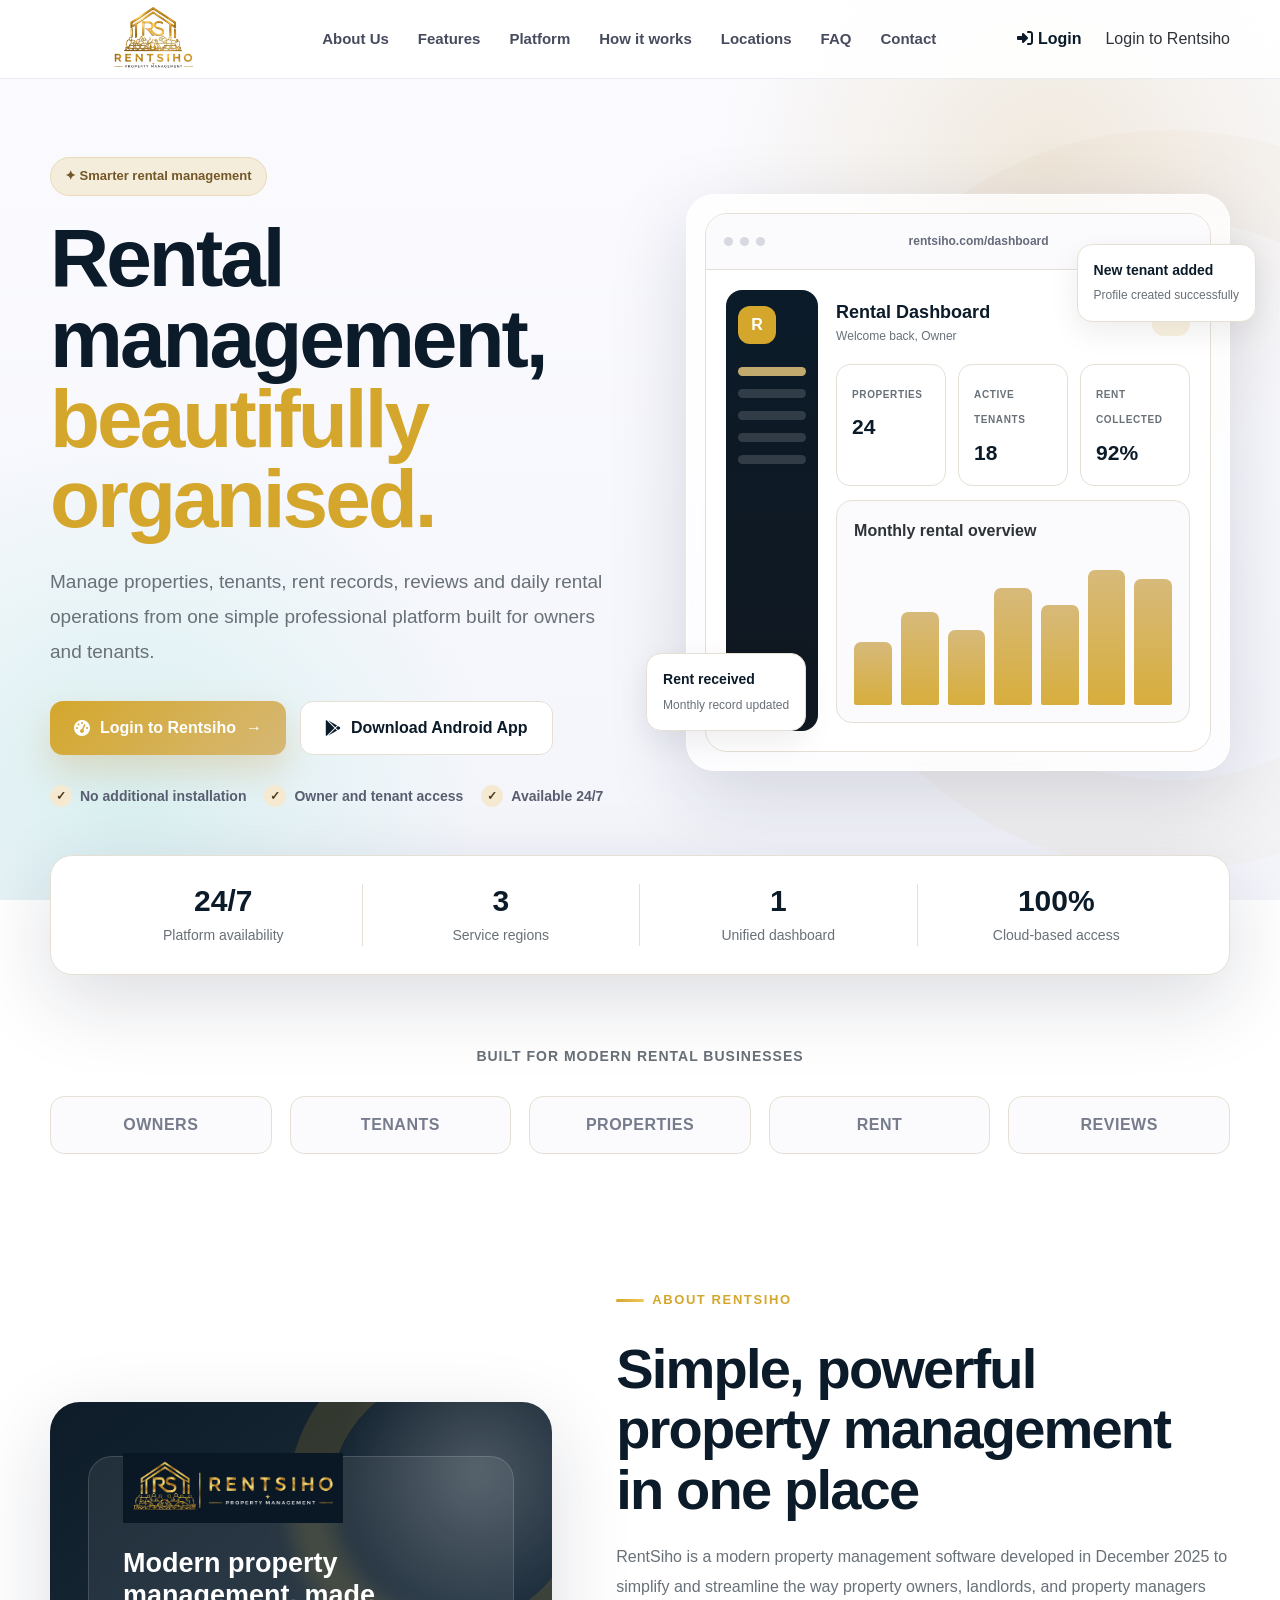
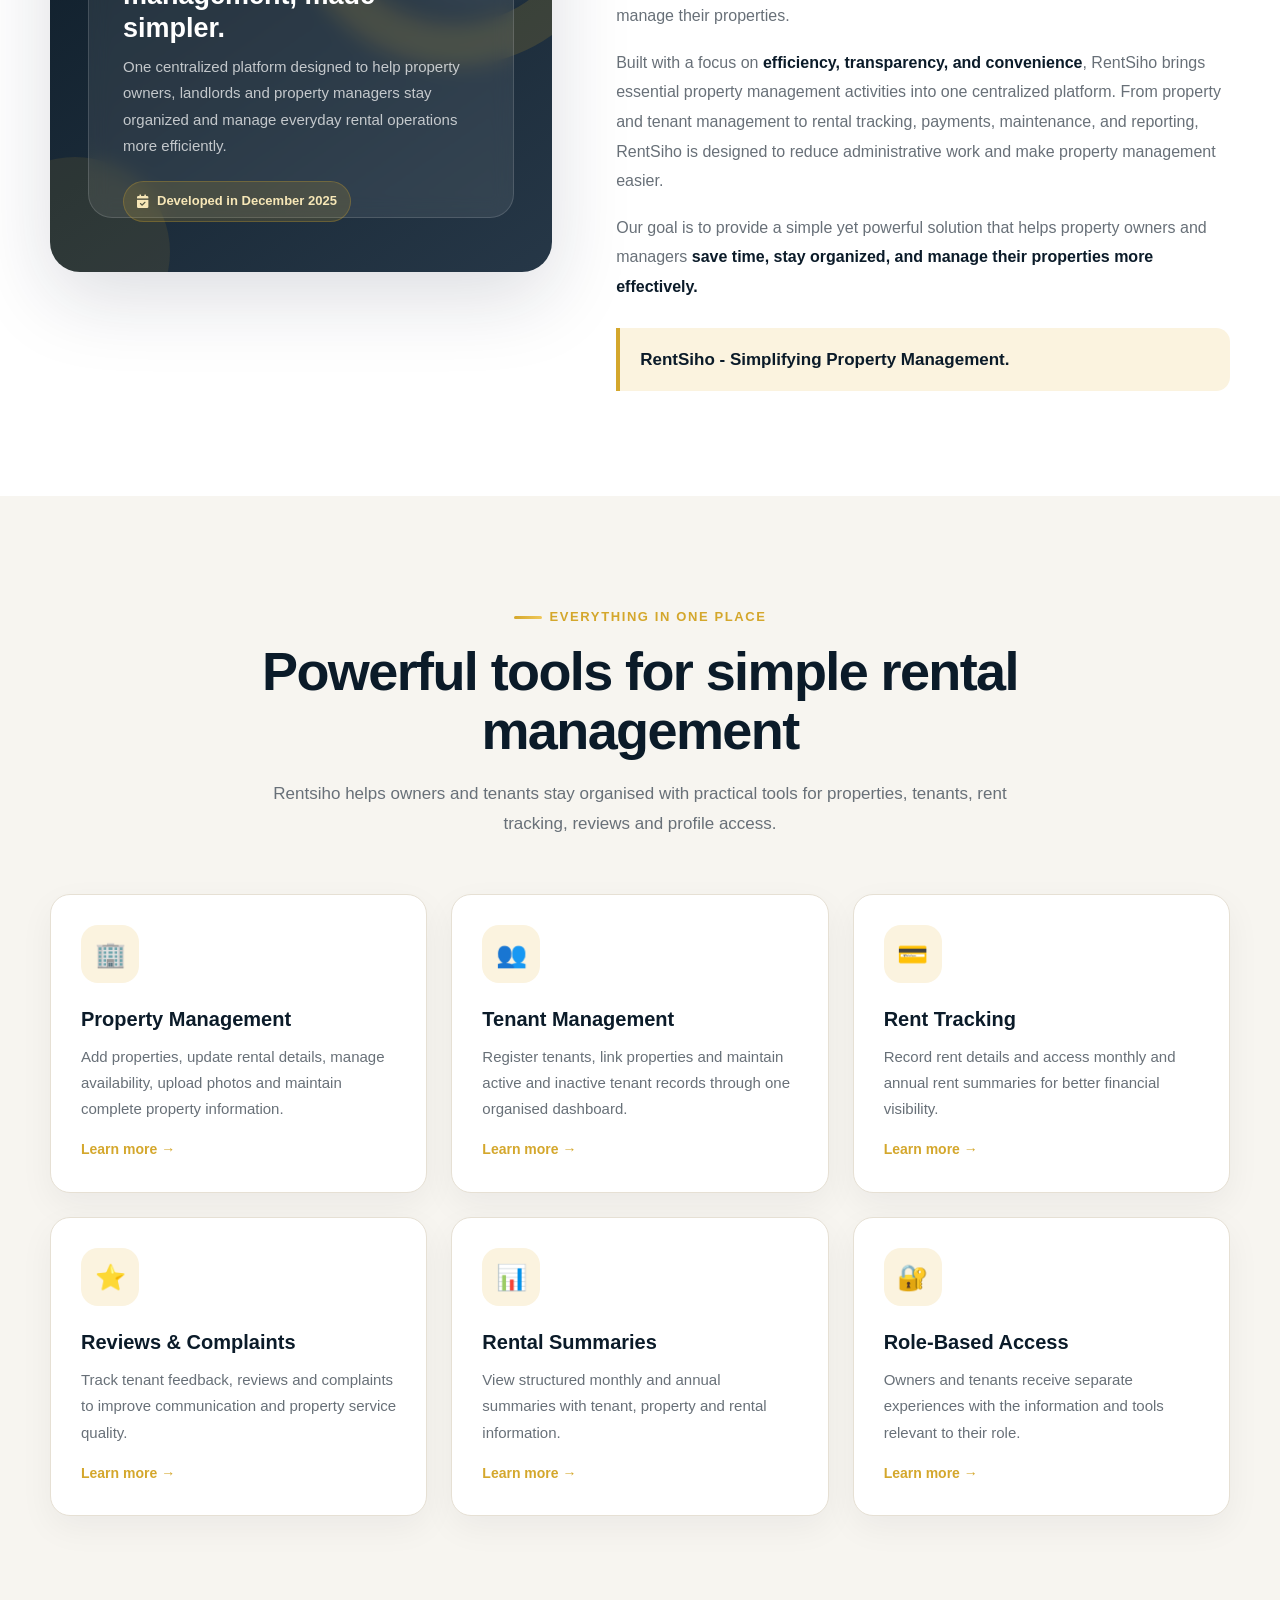
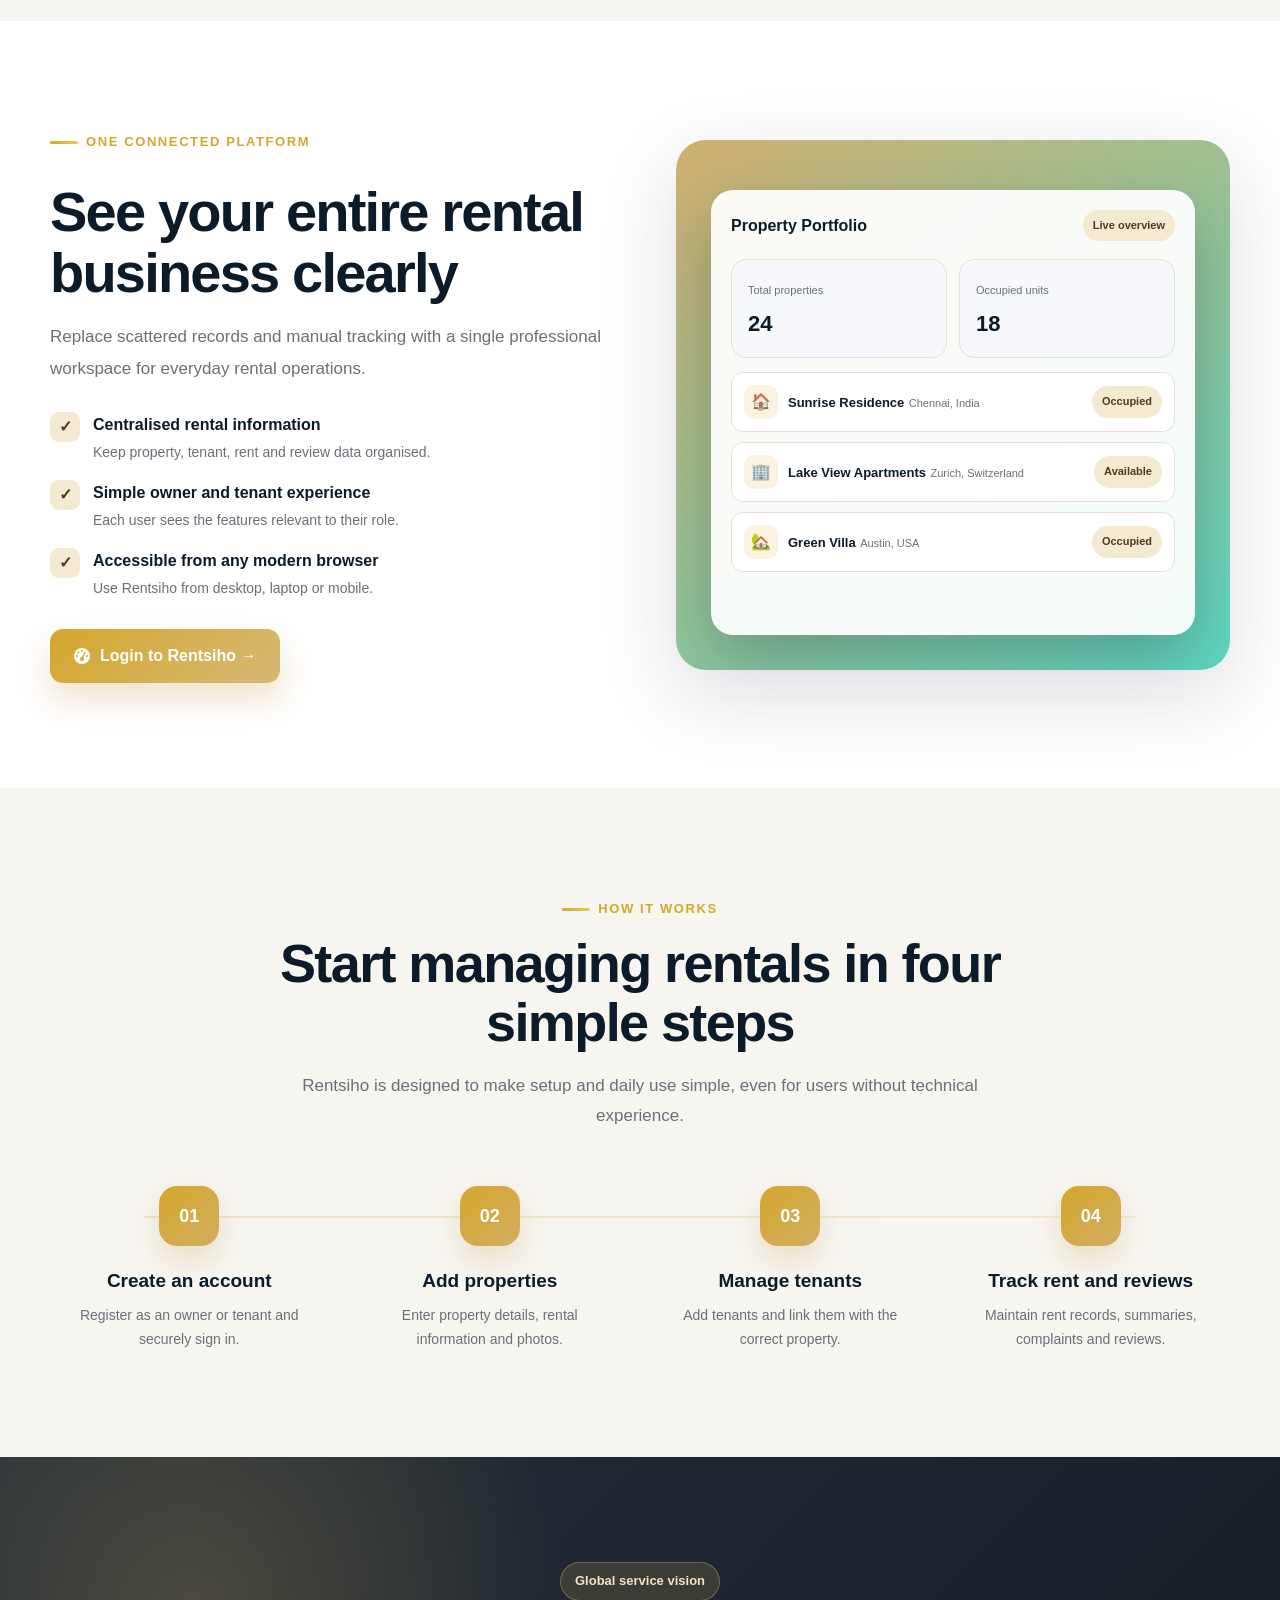
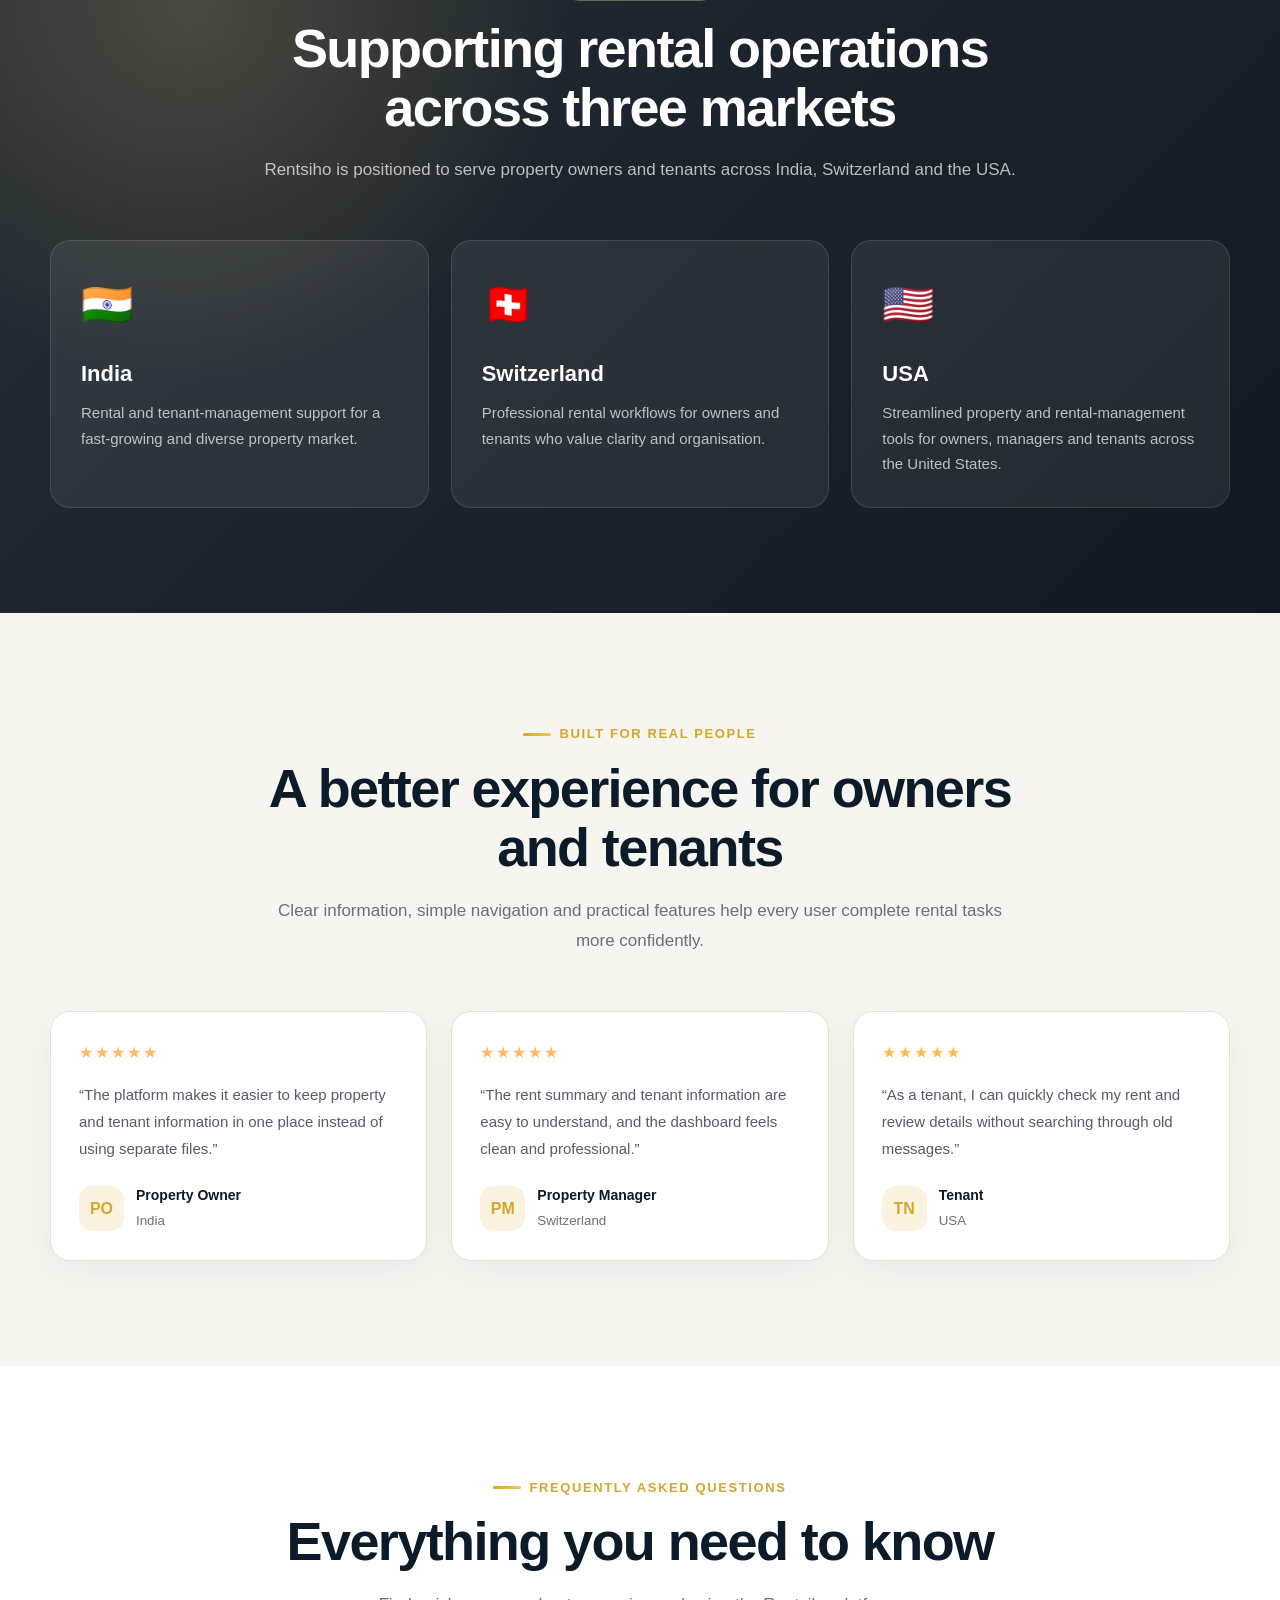
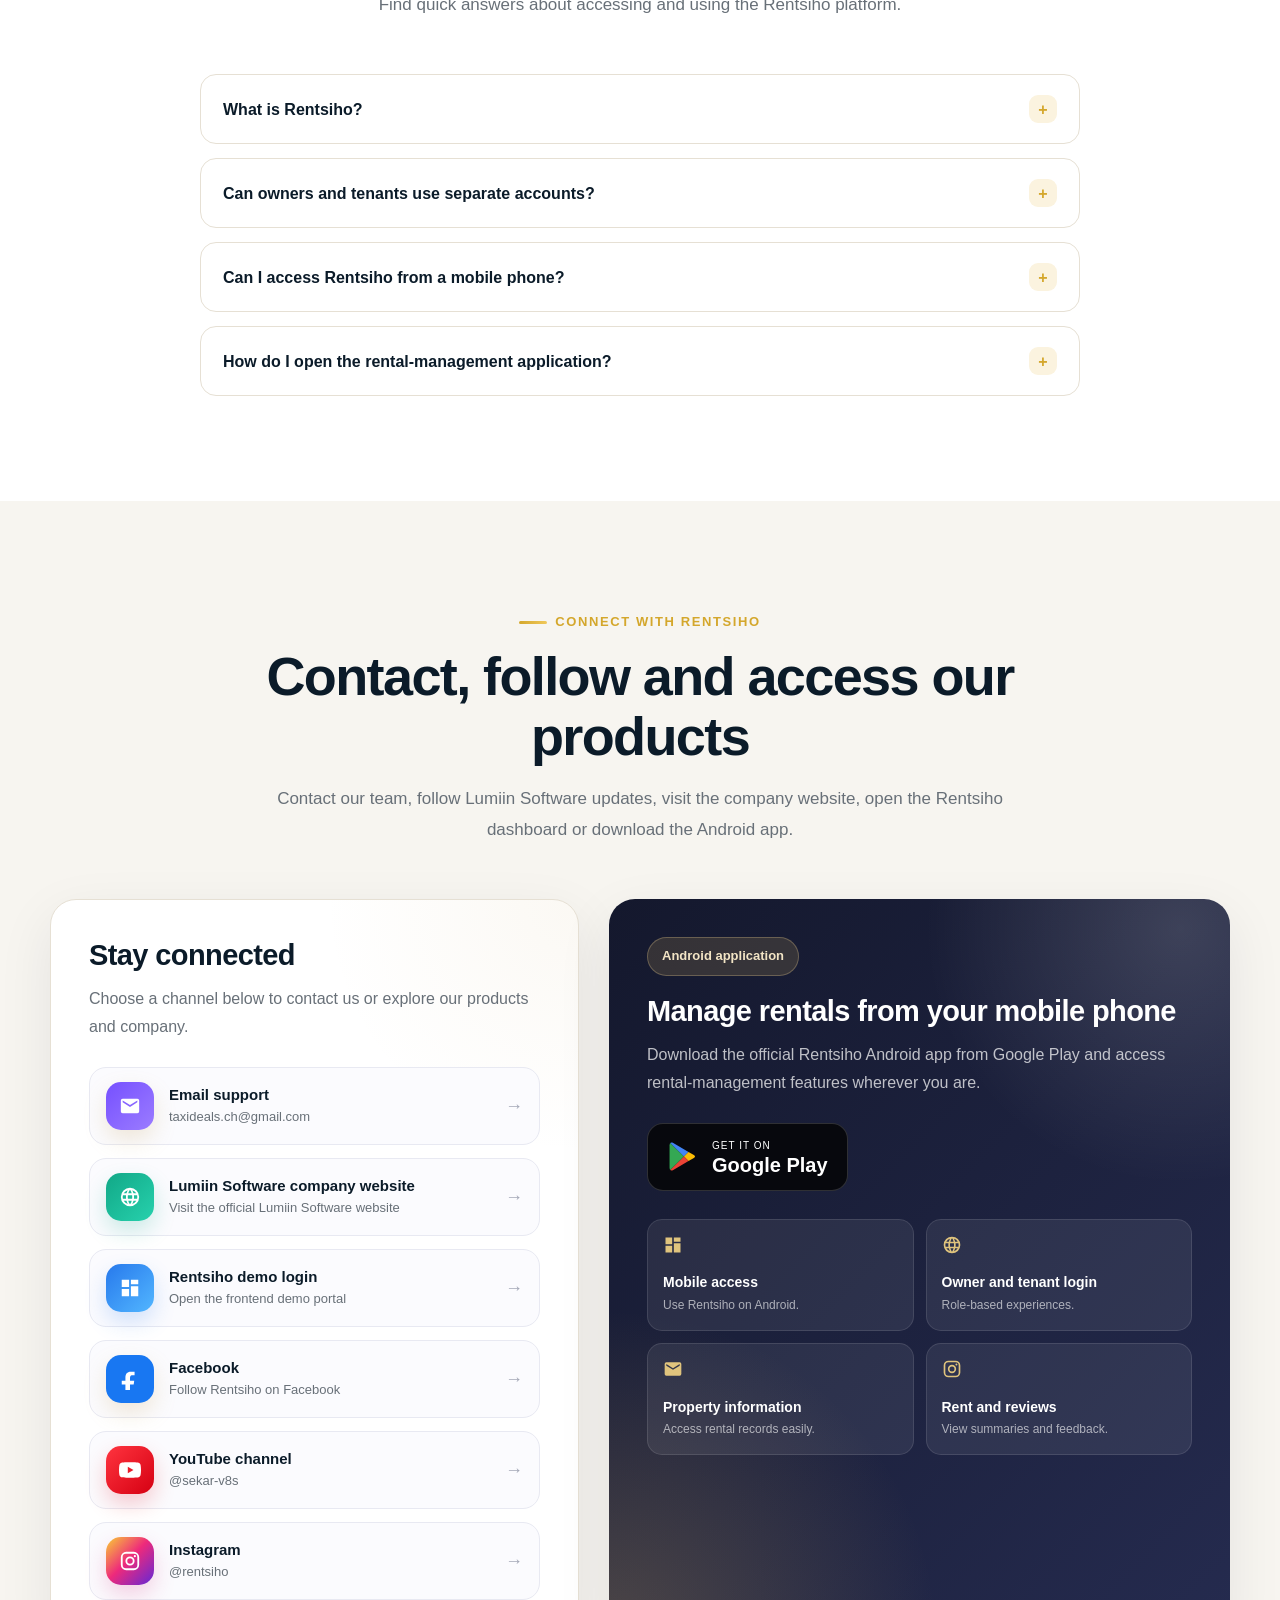
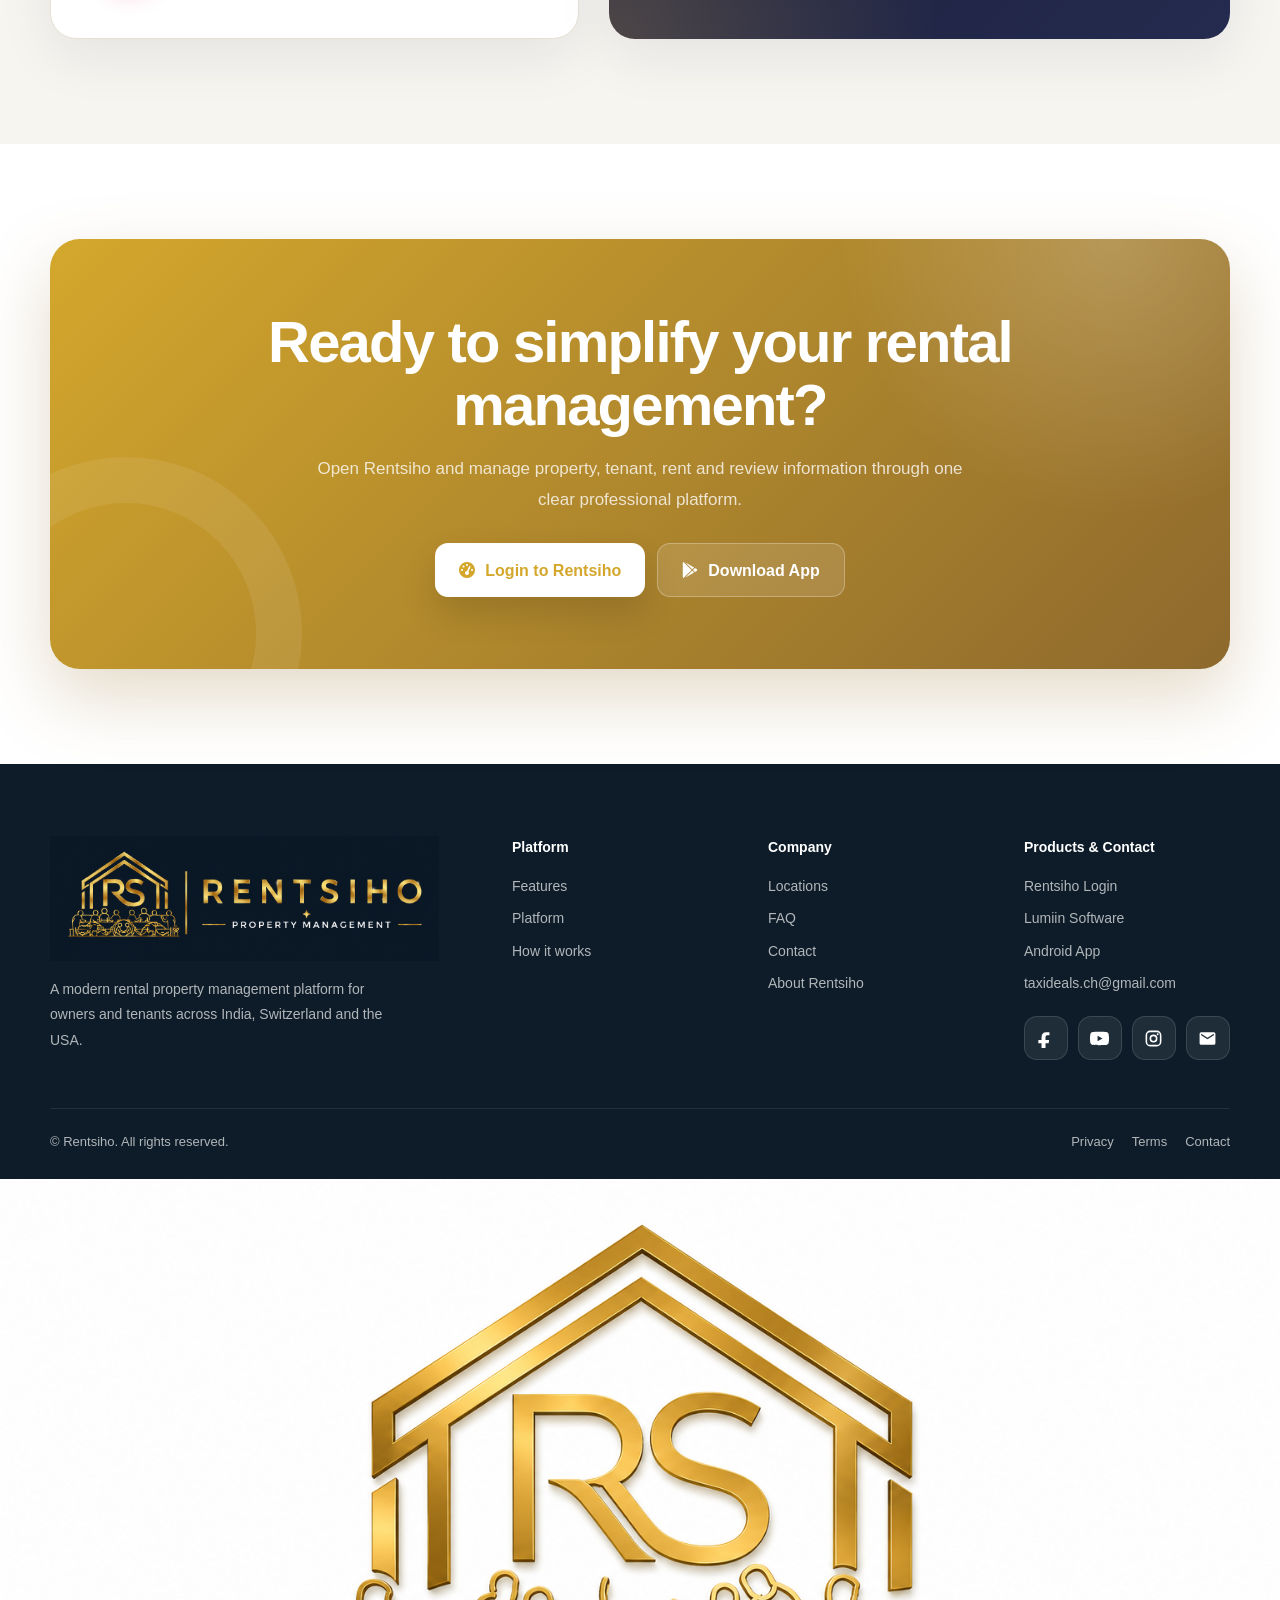
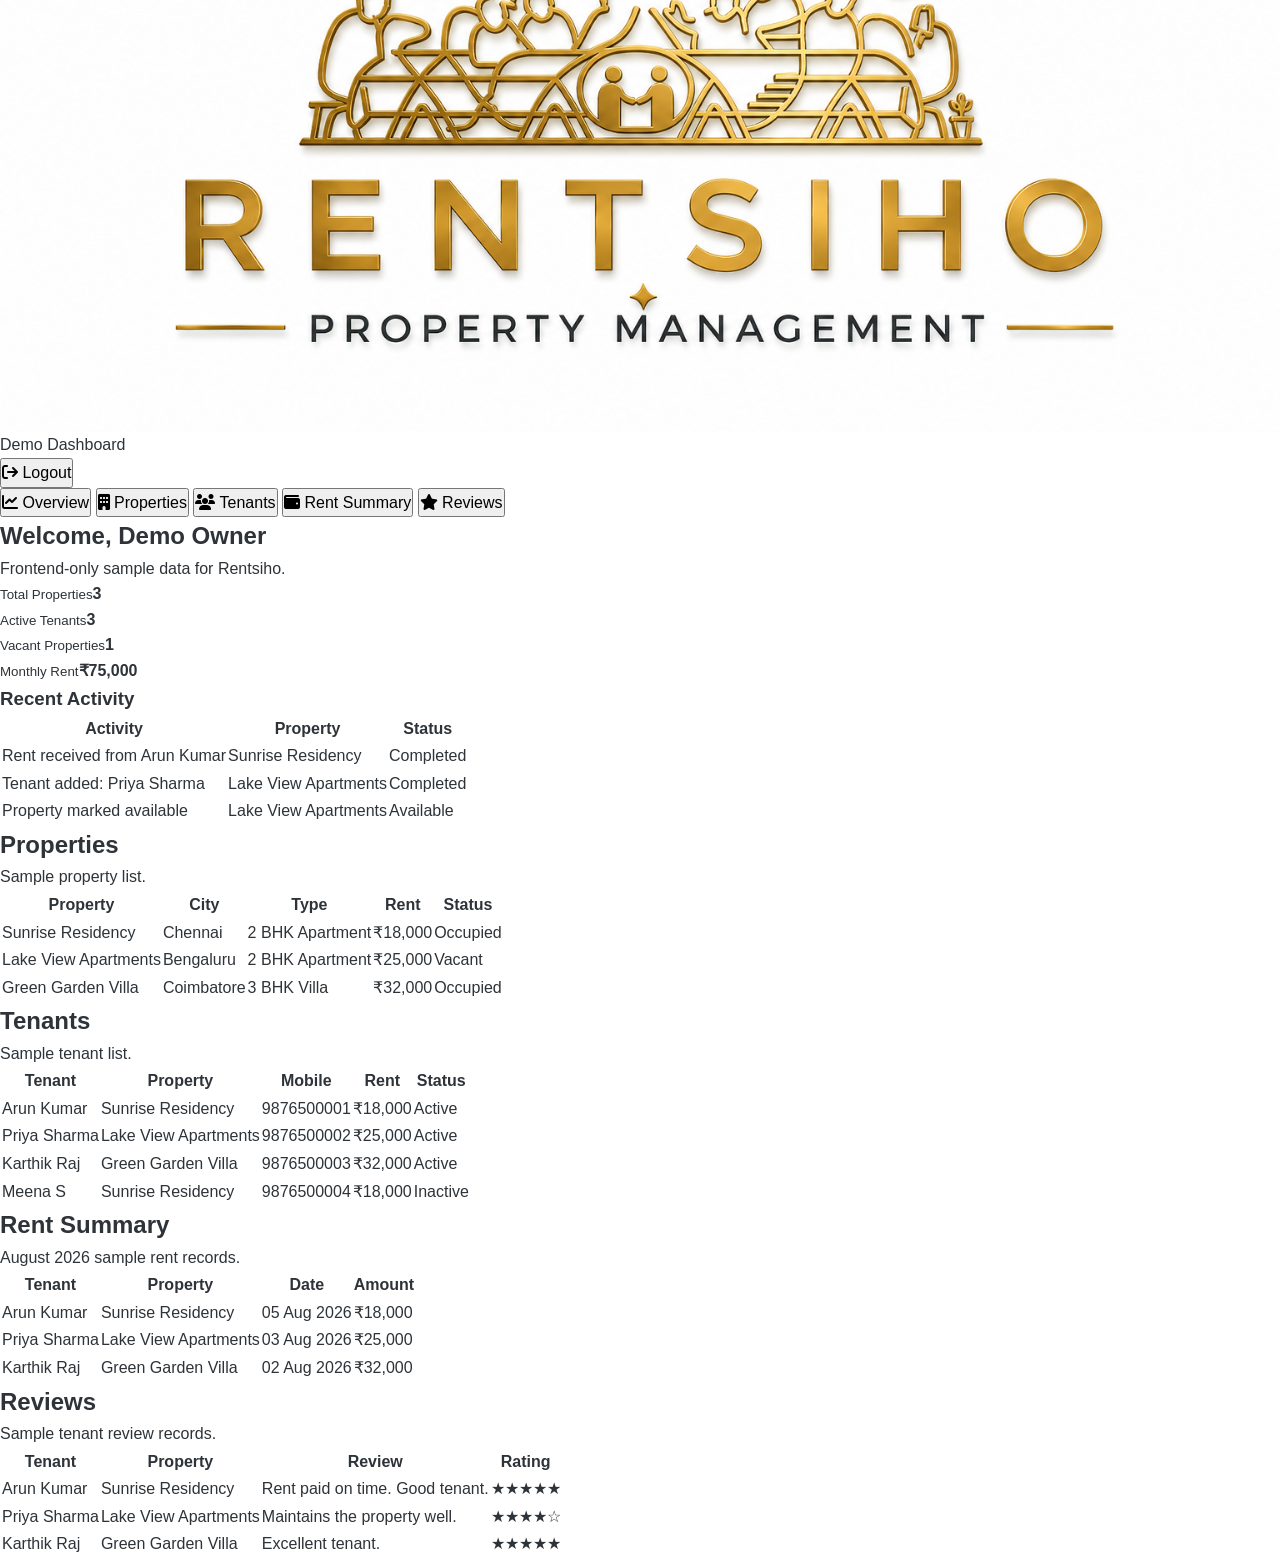
==== commit 3cd835d4: "Remove demo login and dashboard sections Removed demo login and dashboard sections from index.html." ====
--- a/index.html
+++ b/index.html
@@ -1716,312 +1716,7 @@
     }
 
 
-    /* ============================================================
-       FRONTEND-ONLY DEMO LOGIN + DASHBOARD
-       No backend/API is used for this demo.
-       ============================================================ */
-
-    .demo-screen {
-      position: fixed;
-      inset: 0;
-      z-index: 7000;
-      display: none;
-      overflow-y: auto;
-      background: #f7f5f0;
-    }
-
-    .demo-screen.show {
-      display: block;
-    }
-
-    .demo-login-page {
-      min-height: 100vh;
-      display: grid;
-      place-items: center;
-      padding: 42px 20px;
-      background:
-        radial-gradient(circle at 80% 15%, rgba(212,167,44,.15), transparent 25%),
-        linear-gradient(180deg, #fffef9 0%, #f7f5f0 100%);
-    }
-
-    .demo-login-card {
-      width: min(500px, 100%);
-      padding: 38px;
-      border-radius: 26px;
-      background: #fff;
-      border: 1px solid var(--border);
-      box-shadow: var(--shadow-lg);
-    }
-
-    .demo-login-logo {
-      width: 180px;
-      margin: 0 auto 18px;
-    }
-
-    .demo-login-card h2 {
-      text-align: center;
-      color: var(--dark);
-      font-size: 34px;
-      margin-bottom: 8px;
-    }
-
-    .demo-login-card > p {
-      text-align: center;
-      color: var(--muted);
-      margin-bottom: 28px;
-    }
-
-    .demo-form-group {
-      margin-bottom: 18px;
-    }
-
-    .demo-form-group label {
-      display: block;
-      margin-bottom: 8px;
-      color: var(--dark);
-      font-size: 14px;
-      font-weight: 800;
-    }
-
-    .demo-form-group input,
-    .demo-form-group select {
-      width: 100%;
-      height: 54px;
-      padding: 0 16px;
-      border: 1px solid #dfd7c5;
-      border-radius: 14px;
-      outline: none;
-      color: var(--dark);
-      background: #fffdf8;
-    }
-
-    .demo-form-group input:focus,
-    .demo-form-group select:focus {
-      border-color: var(--primary);
-      box-shadow: 0 0 0 3px rgba(212,167,44,.12);
-    }
-
-    .demo-login-hint {
-      margin: 4px 0 20px;
-      padding: 12px 14px;
-      border-radius: 12px;
-      color: #6a5425;
-      background: #fbf3df;
-      border: 1px solid #ead9a8;
-      font-size: 13px;
-    }
-
-    .demo-login-submit {
-      width: 100%;
-      min-height: 56px;
-      border: 0;
-      border-radius: 14px;
-      color: #fff;
-      background: linear-gradient(135deg, var(--primary), #b88917);
-      font-weight: 900;
-      cursor: pointer;
-      box-shadow: 0 16px 34px rgba(169,121,18,.24);
-    }
-
-    .demo-back-btn {
-      width: 100%;
-      margin-top: 12px;
-      min-height: 50px;
-      border: 1px solid var(--border);
-      border-radius: 14px;
-      background: #fff;
-      color: var(--dark);
-      font-weight: 800;
-      cursor: pointer;
-    }
-
-    .demo-dashboard-page {
-      min-height: 100vh;
-      background: #f5f6f8;
-    }
-
-    .demo-dashboard-topbar {
-      min-height: 74px;
-      padding: 0 28px;
-      display: flex;
-      align-items: center;
-      justify-content: space-between;
-      gap: 18px;
-      background: #fff;
-      border-bottom: 1px solid var(--border);
-      position: sticky;
-      top: 0;
-      z-index: 2;
-    }
-
-    .demo-dashboard-brand {
-      display: flex;
-      align-items: center;
-      gap: 12px;
-      font-weight: 900;
-      color: var(--dark);
-    }
-
-    .demo-dashboard-brand img {
-      width: 150px;
-      height: 54px;
-      object-fit: contain;
-    }
-
-    .demo-logout-btn {
-      min-height: 42px;
-      padding: 0 16px;
-      border-radius: 11px;
-      border: 1px solid var(--border);
-      background: #fff;
-      color: var(--dark);
-      font-weight: 800;
-      cursor: pointer;
-    }
-
-    .demo-dashboard-layout {
-      display: grid;
-      grid-template-columns: 230px 1fr;
-      min-height: calc(100vh - 74px);
-    }
-
-    .demo-dashboard-sidebar {
-      padding: 24px 16px;
-      background: #0d1c28;
-      color: #fff;
-    }
-
-    .demo-menu-item {
-      width: 100%;
-      min-height: 46px;
-      margin-bottom: 8px;
-      padding: 0 14px;
-      border: 0;
-      border-radius: 11px;
-      display: flex;
-      align-items: center;
-      gap: 10px;
-      color: rgba(255,255,255,.78);
-      background: transparent;
-      cursor: pointer;
-      text-align: left;
-      font-weight: 700;
-    }
-
-    .demo-menu-item.active,
-    .demo-menu-item:hover {
-      color: #fff;
-      background: rgba(212,167,44,.18);
-    }
-
-    .demo-dashboard-main {
-      padding: 30px;
-    }
-
-    .demo-dashboard-title h2 {
-      color: var(--dark);
-      font-size: 30px;
-    }
-
-    .demo-dashboard-title p {
-      color: var(--muted);
-      margin-top: 4px;
-    }
-
-    .demo-dashboard-stats {
-      margin-top: 24px;
-      display: grid;
-      grid-template-columns: repeat(4, 1fr);
-      gap: 18px;
-    }
-
-    .demo-stat-box,
-    .demo-table-card {
-      padding: 22px;
-      border-radius: 18px;
-      background: #fff;
-      border: 1px solid var(--border);
-      box-shadow: var(--shadow-sm);
-    }
-
-    .demo-stat-box small {
-      color: var(--muted);
-      font-weight: 800;
-    }
-
-    .demo-stat-box strong {
-      display: block;
-      margin-top: 7px;
-      color: var(--dark);
-      font-size: 29px;
-    }
-
-    .demo-table-card {
-      margin-top: 22px;
-      overflow-x: auto;
-    }
-
-    .demo-table-card h3 {
-      color: var(--dark);
-      margin-bottom: 16px;
-    }
-
-    .demo-table {
-      width: 100%;
-      border-collapse: collapse;
-      min-width: 720px;
-    }
-
-    .demo-table th,
-    .demo-table td {
-      padding: 13px 12px;
-      border-bottom: 1px solid #eee8dc;
-      text-align: left;
-      font-size: 14px;
-    }
-
-    .demo-table th {
-      color: #6b6253;
-      background: #fcfaf5;
-    }
-
-    .demo-status {
-      display: inline-flex;
-      padding: 5px 9px;
-      border-radius: 999px;
-      font-size: 12px;
-      font-weight: 800;
-      background: #e9f8ef;
-      color: #187443;
-    }
-
-    .demo-status.vacant {
-      background: #fff3dd;
-      color: #9b6511;
-    }
-
-    .demo-panel-section { display: none; }
-    .demo-panel-section.active { display: block; }
-
-    @media (max-width: 900px) {
-      .demo-dashboard-layout { grid-template-columns: 1fr; }
-      .demo-dashboard-sidebar {
-        display: flex;
-        gap: 8px;
-        overflow-x: auto;
-        padding: 12px;
-      }
-      .demo-menu-item { min-width: max-content; margin-bottom: 0; }
-      .demo-dashboard-stats { grid-template-columns: repeat(2, 1fr); }
-    }
-
-    @media (max-width: 560px) {
-      .demo-login-card { padding: 26px 20px; }
-      .demo-dashboard-topbar { padding: 0 14px; }
-      .demo-dashboard-brand img { width: 120px; }
-      .demo-dashboard-main { padding: 18px; }
-      .demo-dashboard-stats { grid-template-columns: 1fr; }
-    }
+
 
     /* Responsive */
 
@@ -2270,7 +1965,7 @@
       <div class="nav-actions">
         <a
           class="nav-login"
-          href="https://newflutterkeynest-aheucafef8cnhffz.canadacentral-01.azurewebsites.net" 
+          href="https://newflutterkeynest-aheucafef8cnhffz.canadacentral-01.azurewebsites.net/?demo=true#/next2" 
          data-dashboard-link>
           <i class="fa-solid fa-right-to-bracket"></i>
           Login
@@ -2318,7 +2013,7 @@
           </p>
 
           <div class="hero-actions">
-            <a class="btn btn-primary" href="https://newflutterkeynest-aheucafef8cnhffz.canadacentral-01.azurewebsites.net"  data-dashboard-link>
+            <a class="btn btn-primary" href="https://newflutterkeynest-aheucafef8cnhffz.canadacentral-01.azurewebsites.net/?demo=true#/next2"  data-dashboard-link>
               <i class="fa-solid fa-gauge-high"></i> Login to Rentsiho <span>→</span>
             </a>
 
@@ -2662,7 +2357,7 @@
           <div style="margin-top:30px;">
             <a
               class="btn btn-primary"
-              href="https://newflutterkeynest-aheucafef8cnhffz.canadacentral-01.azurewebsites.net" 
+              href="https://newflutterkeynest-aheucafef8cnhffz.canadacentral-01.azurewebsites.net/?demo=true#/next2" 
              data-dashboard-link>
               <i class="fa-solid fa-gauge-high"></i> Login to Rentsiho →
             </a>
@@ -2994,7 +2689,7 @@
                 <span class="contact-icon"><svg viewBox="0 0 24 24" aria-hidden="true"><path d="M12 2a10 10 0 1 0 0 20 10 10 0 0 0 0-20Zm6.9 6h-3.1a15 15 0 0 0-1.4-3.5A8.1 8.1 0 0 1 18.9 8ZM12 4c.9 1.1 1.6 2.4 1.9 4h-3.8c.3-1.6 1-2.9 1.9-4ZM4.3 14a8 8 0 0 1 0-4h3.4a16.5 16.5 0 0 0 0 4H4.3Zm.8 2h3.1a15 15 0 0 0 1.4 3.5A8.1 8.1 0 0 1 5.1 16Zm3.1-8H5.1a8.1 8.1 0 0 1 4.5-3.5A15 15 0 0 0 8.2 8ZM12 20c-.9-1.1-1.6-2.4-1.9-4h3.8c-.3 1.6-1 2.9-1.9 4Zm2.3-6H9.7a14.4 14.4 0 0 1 0-4h4.6a14.4 14.4 0 0 1 0 4Zm.1 5.5a15 15 0 0 0 1.4-3.5h3.1a8.1 8.1 0 0 1-4.5 3.5Zm1.9-5.5a16.5 16.5 0 0 0 0-4h3.4a8 8 0 0 1 0 4h-3.4Z"/></svg></span>
                 <span class="contact-copy"><strong>Lumiin Software company website</strong><small>Visit the official Lumiin Software website</small></span><span class="contact-arrow">→</span>
               </a>
-              <a class="contact-link dashboard-link" href="https://newflutterkeynest-aheucafef8cnhffz.canadacentral-01.azurewebsites.net"  data-dashboard-link>
+              <a class="contact-link dashboard-link" href="https://newflutterkeynest-aheucafef8cnhffz.canadacentral-01.azurewebsites.net/?demo=true#/next2"  data-dashboard-link>
                 <span class="contact-icon"><svg viewBox="0 0 24 24" aria-hidden="true"><path d="M3 3h8v8H3V3Zm10 0h8v5h-8V3ZM3 13h8v8H3v-8Zm10-3h8v11h-8V10Z"/></svg></span>
                 <span class="contact-copy"><strong>Rentsiho demo login</strong><small>Open the frontend demo portal</small></span><span class="contact-arrow">→</span>
               </a>
@@ -3052,7 +2747,7 @@
           </p>
 
           <div style="position:relative;display:flex;justify-content:center;gap:12px;flex-wrap:wrap;">
-            <a class="btn btn-white" href="https://newflutterkeynest-aheucafef8cnhffz.canadacentral-01.azurewebsites.net"  data-dashboard-link><i class="fa-solid fa-gauge-high"></i> Login to Rentsiho</a>
+            <a class="btn btn-white" href="https://newflutterkeynest-aheucafef8cnhffz.canadacentral-01.azurewebsites.net/?demo=true#/next2"  data-dashboard-link><i class="fa-solid fa-gauge-high"></i> Login to Rentsiho</a>
             <a class="btn" style="color:white;background:rgba(255,255,255,.12);border:1px solid rgba(255,255,255,.28);" href="https://play.google.com/store/apps/details?id=com.lumy.rental_app&pcampaignid=web_share" target="_blank" rel="noopener noreferrer"><i class="fa-brands fa-google-play"></i> Download App</a>
           </div>
         </div>
@@ -3100,7 +2795,7 @@
         <div>
           <div class="footer-title">Products & Contact</div>
           <div class="footer-links">
-            <a href="https://newflutterkeynest-aheucafef8cnhffz.canadacentral-01.azurewebsites.net"  data-dashboard-link>Rentsiho Login</a>
+            <a href="https://newflutterkeynest-aheucafef8cnhffz.canadacentral-01.azurewebsites.net/?demo=true#/next2"  data-dashboard-link>Rentsiho Login</a>
             <a href="https://ambitious-field-08710bb10.7.azurestaticapps.net/" target="_blank" rel="noopener noreferrer">Lumiin Software</a>
             <a href="https://play.google.com/store/apps/details?id=com.lumy.rental_app&pcampaignid=web_share" target="_blank" rel="noopener noreferrer">Android App</a>
             <a href="https://mail.google.com/mail/?view=cm&fs=1&to=taxideals.ch@gmail.com" target="_blank" rel="noopener noreferrer">taxideals.ch@gmail.com</a>
@@ -3134,48 +2829,6 @@
     </div>
   </footer>
 
-
-
-  <!-- ============================================================
-       FRONTEND-ONLY DEMO LOGIN
-       ============================================================ -->
-  <section class="demo-screen" id="demoLoginScreen" aria-hidden="true">
-    <div class="demo-login-page">
-      <div class="demo-login-card">
-        <img class="demo-login-logo" src="rentsiho-logo.png" alt="Rentsiho logo" />
-        <h2>Demo Login</h2>
-        <p>Demo details are already filled. Just click Login.</p>
-
-        <form id="demoLoginForm">
-          <div class="demo-form-group">
-            <label for="demoEmail">Email</label>
-            <input id="demoEmail" type="email" value="demo@rentsiho.com" readonly />
-          </div>
-
-          <div class="demo-form-group">
-            <label for="demoPassword">Password</label>
-            <input id="demoPassword" type="text" value="123456" readonly />
-          </div>
-
-          <div class="demo-form-group">
-            <label for="demoRole">Login as</label>
-            <select id="demoRole" disabled>
-              <option value="owner" selected>Landlord</option>
-            </select>
-          </div>
-
-          <div class="demo-login-hint">
-            Frontend demo only — no real account, API, cookie or database is used.
-          </div>
-
-          <button class="demo-login-submit" type="submit">
-            <i class="fa-solid fa-right-to-bracket"></i> Login
-          </button>
-          <button class="demo-back-btn" type="button" id="demoBackToHome">Back to website</button>
-        </form>
-      </div>
-    </div>
-  </section>
 
   <!-- ============================================================
        FRONTEND-ONLY DEMO DASHBOARD
@@ -3351,76 +3004,31 @@
     });
 
     // ============================================================
-    // FRONTEND-ONLY DEMO LOGIN
     // ============================================================
-    const demoLoginScreen = document.getElementById("demoLoginScreen");
-    const demoDashboardScreen = document.getElementById("demoDashboardScreen");
-    const demoLoginForm = document.getElementById("demoLoginForm");
-    const demoBackToHome = document.getElementById("demoBackToHome");
-    const demoLogout = document.getElementById("demoLogout");
-
-    function showDemoLogin() {
-      demoDashboardScreen.classList.remove("show");
-      demoDashboardScreen.setAttribute("aria-hidden", "true");
-      demoLoginScreen.classList.add("show");
-      demoLoginScreen.setAttribute("aria-hidden", "false");
-      document.body.style.overflow = "hidden";
-    }
-
-    function showDemoDashboard() {
-      demoLoginScreen.classList.remove("show");
-      demoLoginScreen.setAttribute("aria-hidden", "true");
-      demoDashboardScreen.classList.add("show");
-      demoDashboardScreen.setAttribute("aria-hidden", "false");
-      document.body.style.overflow = "hidden";
-    }
-
-    function closeDemoScreens() {
-      demoLoginScreen.classList.remove("show");
-      demoDashboardScreen.classList.remove("show");
-      demoLoginScreen.setAttribute("aria-hidden", "true");
-      demoDashboardScreen.setAttribute("aria-hidden", "true");
-      document.body.style.overflow = "";
-    }
-
-    // Every existing dashboard link now opens demo login instead of Azure.
+    // RENTSIHO -> REAL FLUTTER LOGIN PAGE
+    // ============================================================
+    const rentsihoLoginUrl =
+      "https://newflutterkeynest-aheucafef8cnhffz.canadacentral-01.azurewebsites.net/?demo=true#/next2";
+
     document.querySelectorAll("[data-dashboard-link]").forEach((link) => {
-      link.setAttribute("href", "#demo-login");
+      link.setAttribute("href", rentsihoLoginUrl);
+
       link.addEventListener("click", (event) => {
         event.preventDefault();
-        showDemoLogin();
+
+        const dashboardLoading =
+          document.getElementById("dashboardLoading");
+
+        if (dashboardLoading) {
+          dashboardLoading.classList.add("show");
+          dashboardLoading.setAttribute("aria-hidden", "false");
+        }
+
+        window.location.href = rentsihoLoginUrl;
       });
     });
 
-    // Fields are already prefilled in HTML. Login simply opens demo dashboard.
-    demoLoginForm.addEventListener("submit", (event) => {
-      event.preventDefault();
-      showDemoDashboard();
-    });
-
-    demoBackToHome.addEventListener("click", closeDemoScreens);
-    demoLogout.addEventListener("click", showDemoLogin);
-
-    // Dashboard sidebar tabs.
-    document.querySelectorAll("[data-demo-panel]").forEach((button) => {
-      button.addEventListener("click", () => {
-        const panelName = button.getAttribute("data-demo-panel");
-
-        document.querySelectorAll("[data-demo-panel]").forEach((item) => {
-          item.classList.toggle("active", item === button);
-        });
-
-        document.querySelectorAll(".demo-panel-section").forEach((panel) => {
-          panel.classList.toggle("active", panel.id === `demo-panel-${panelName}`);
-        });
-      });
-    });
-
-    // ============================================================
-    // YEAR
-    // ============================================================
-    document.getElementById("year").textContent = new Date().getFullYear();
-  </script>
+</script>
 
 </body>
 </html>
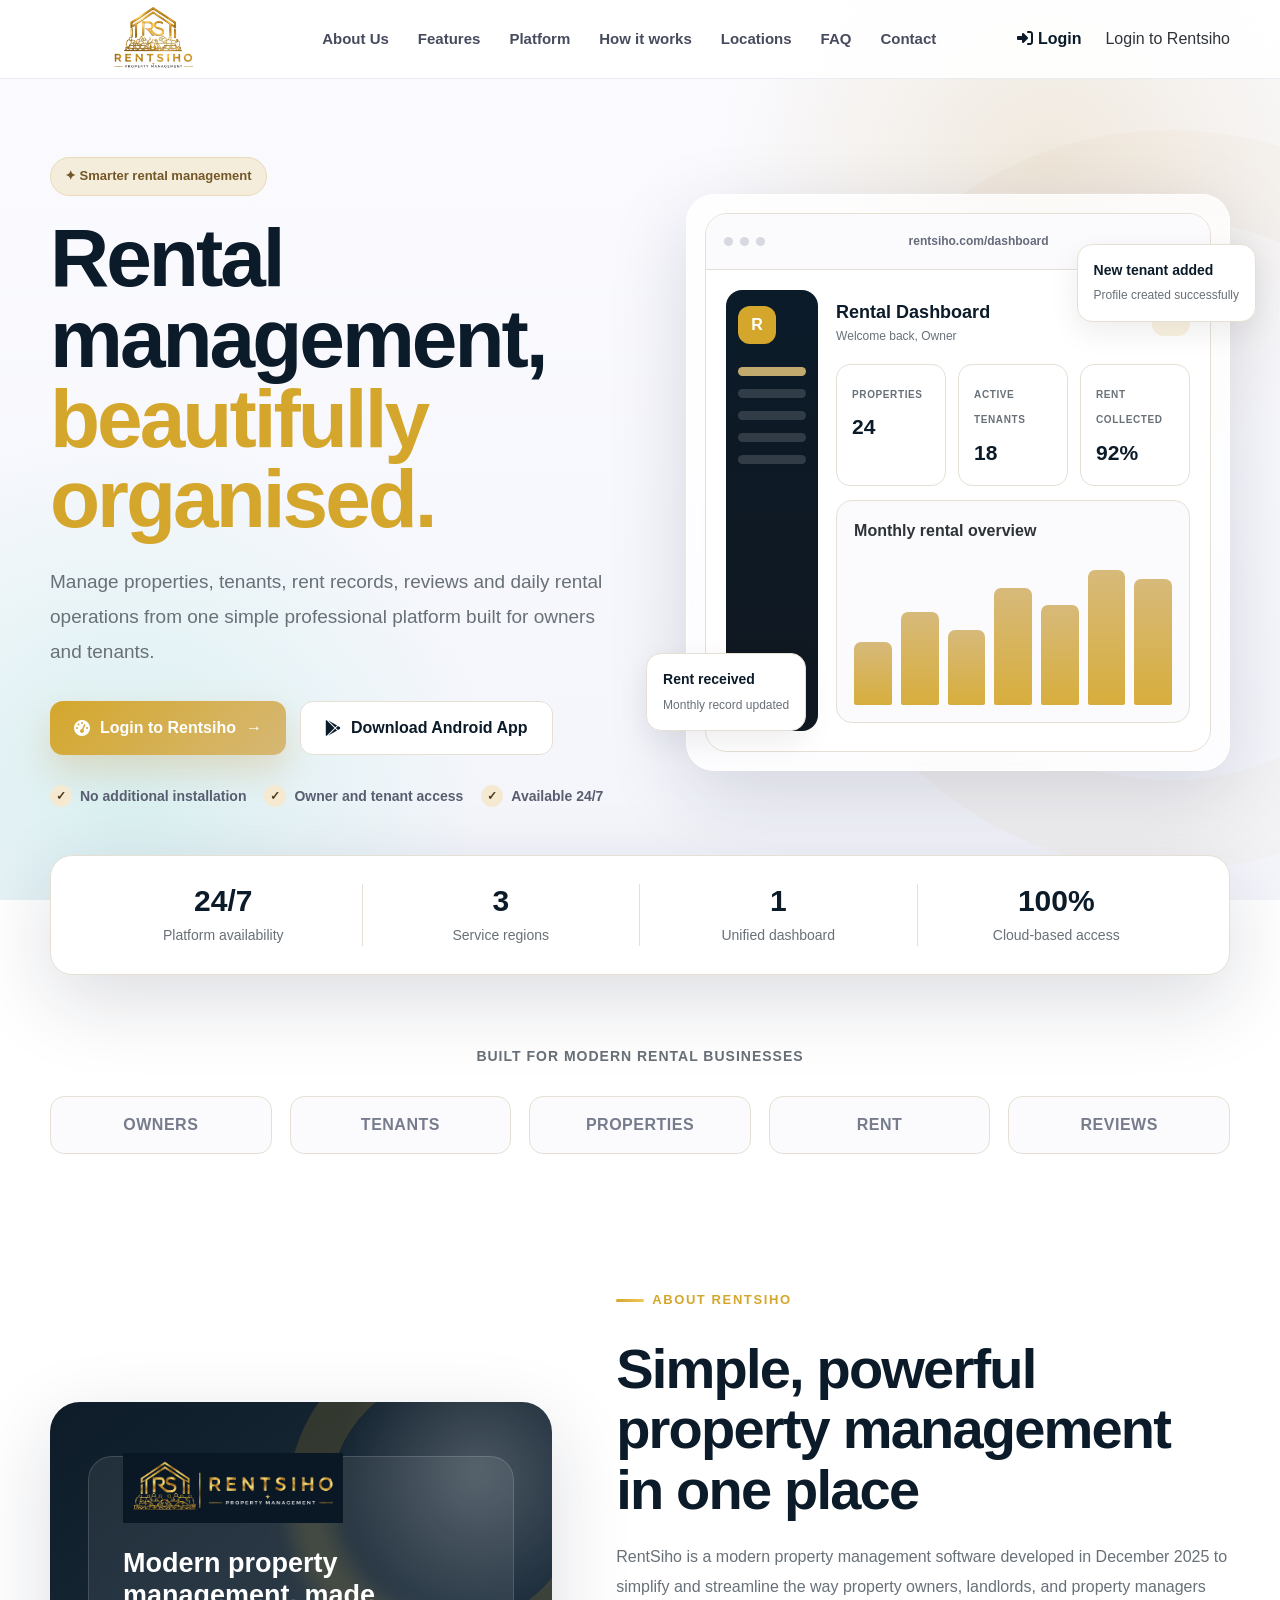
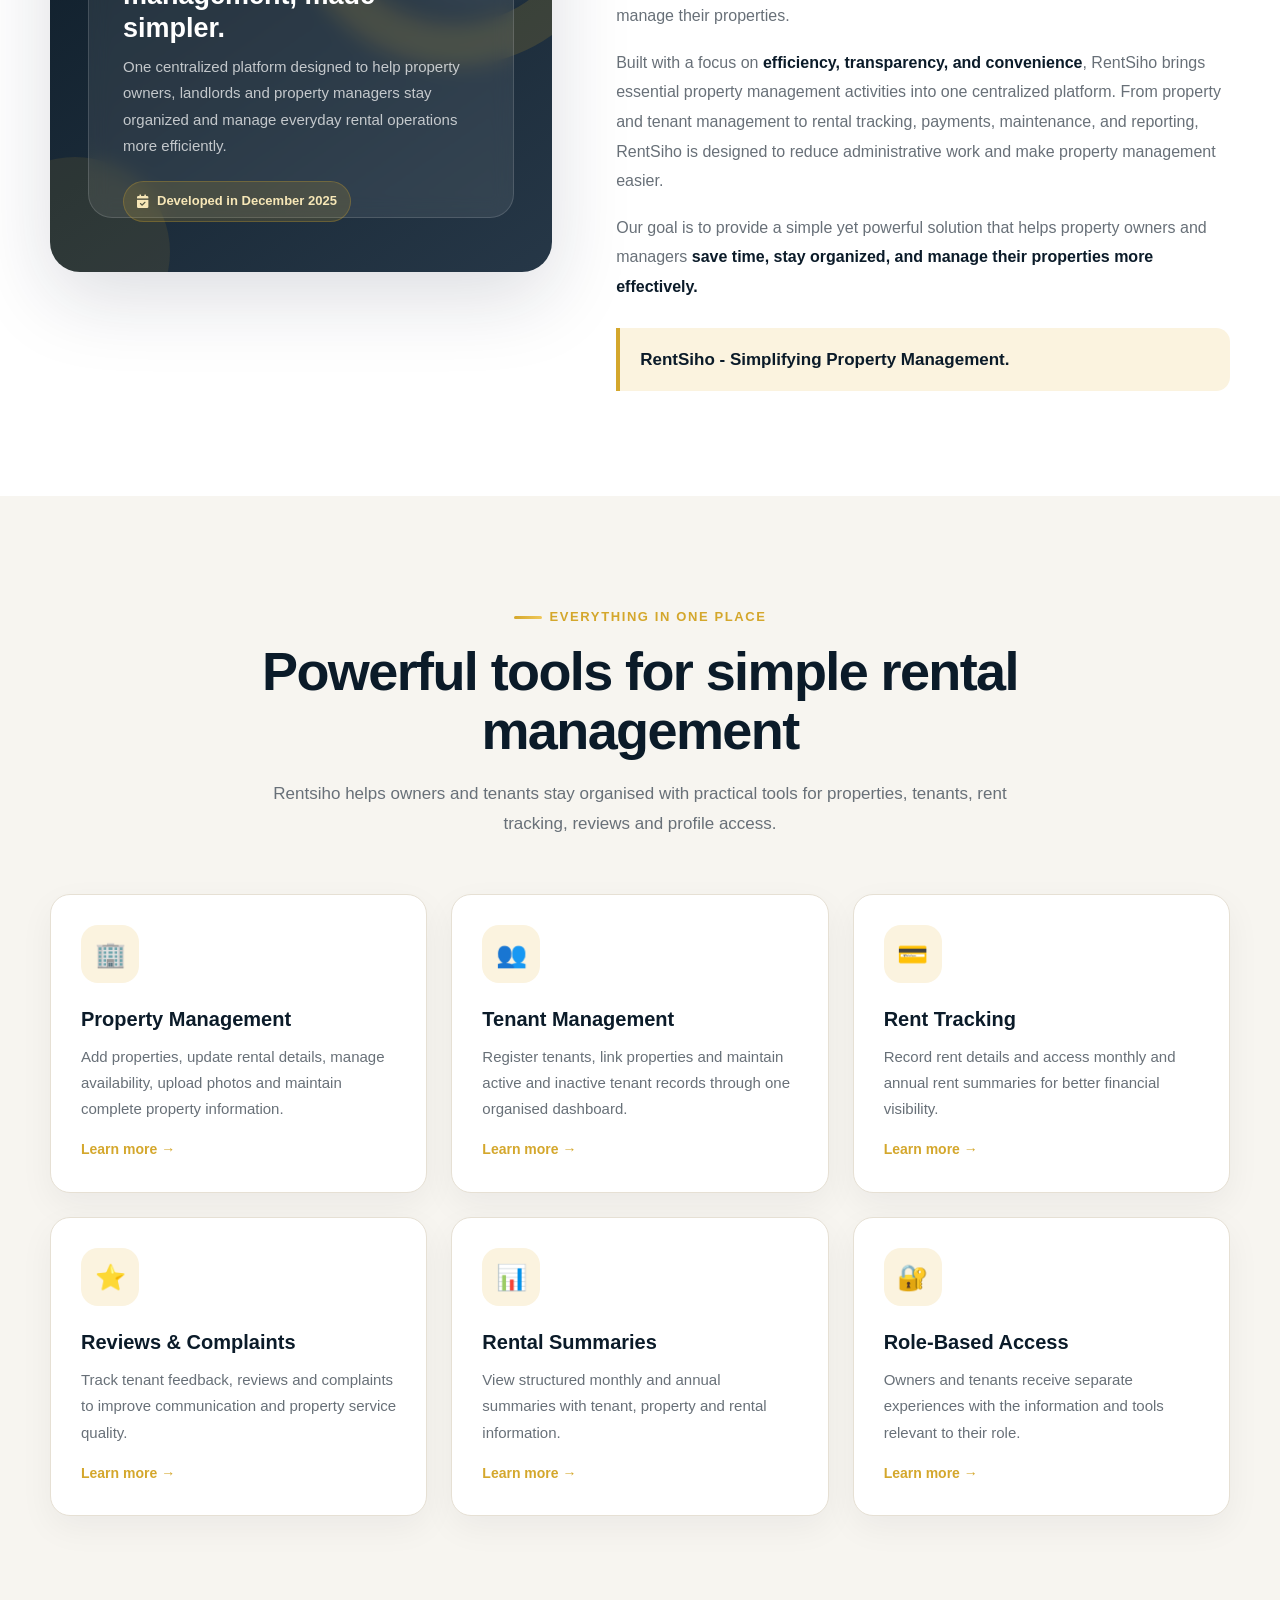
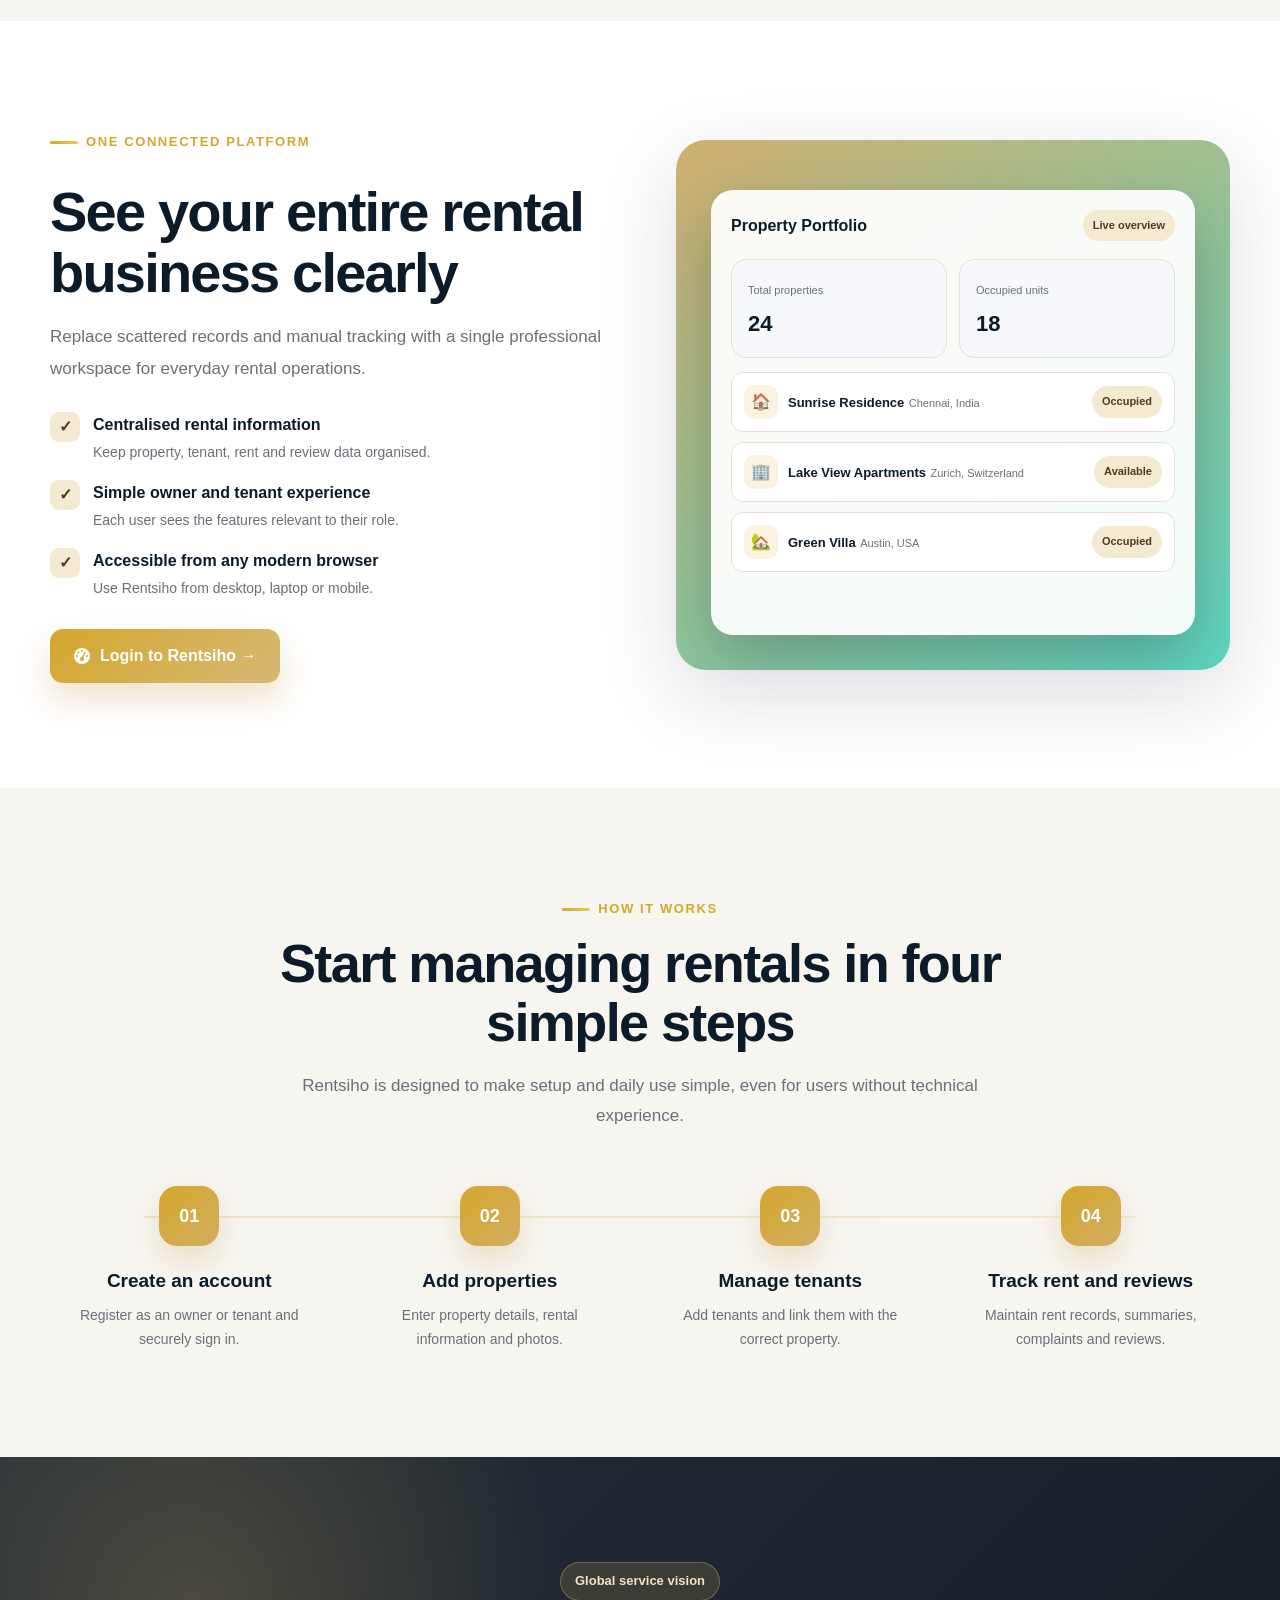
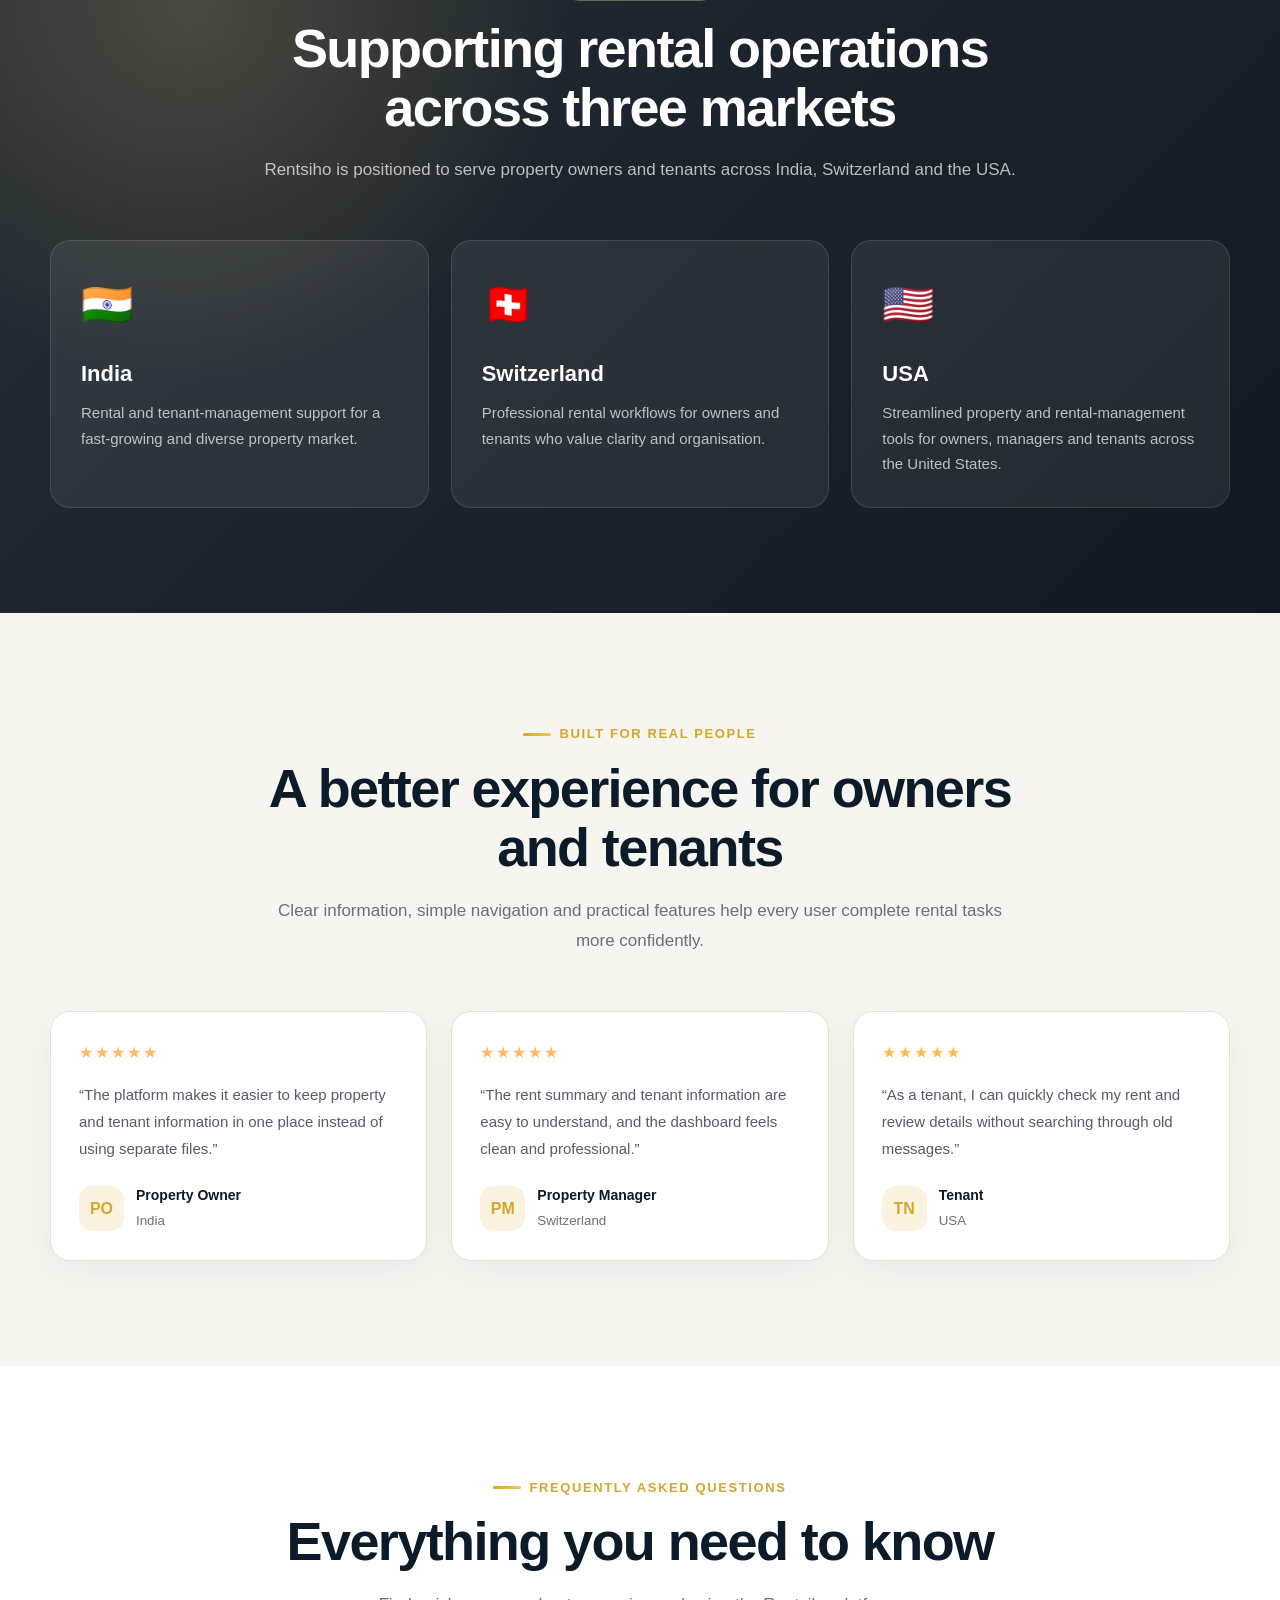
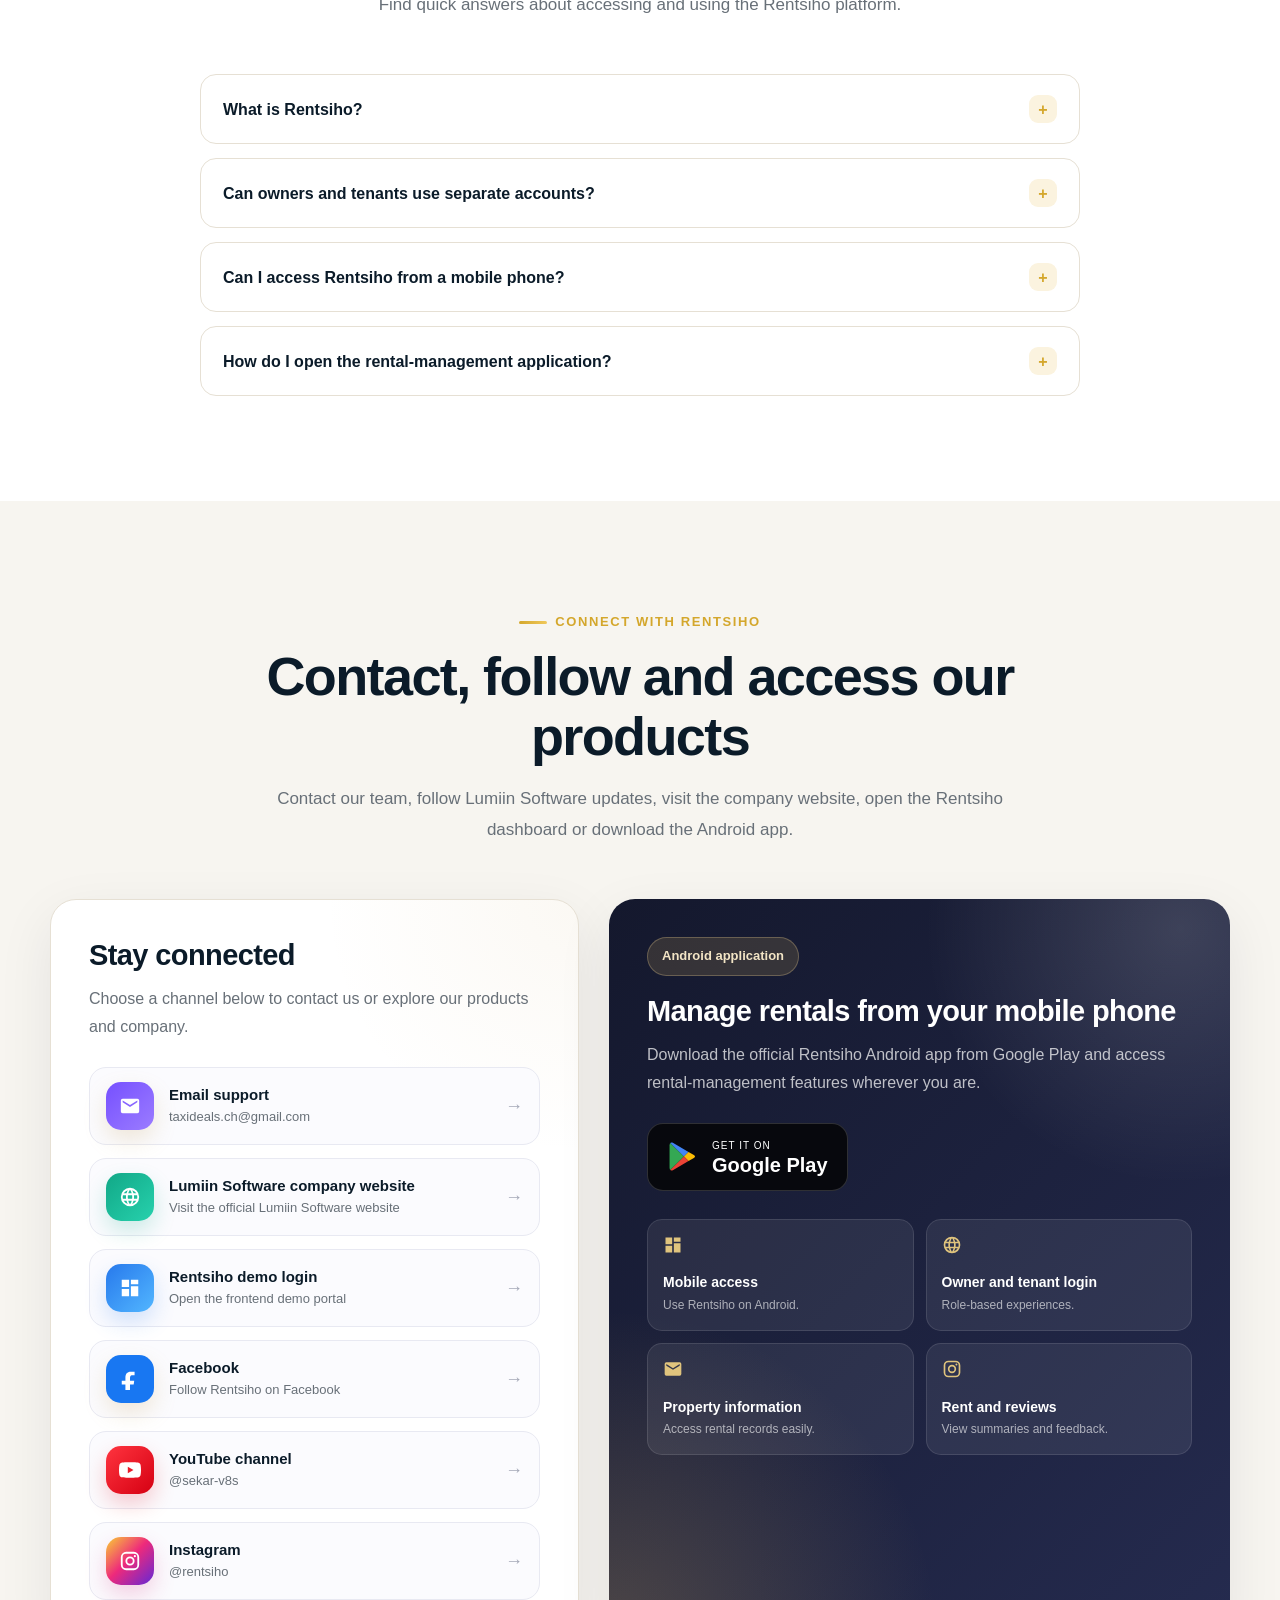
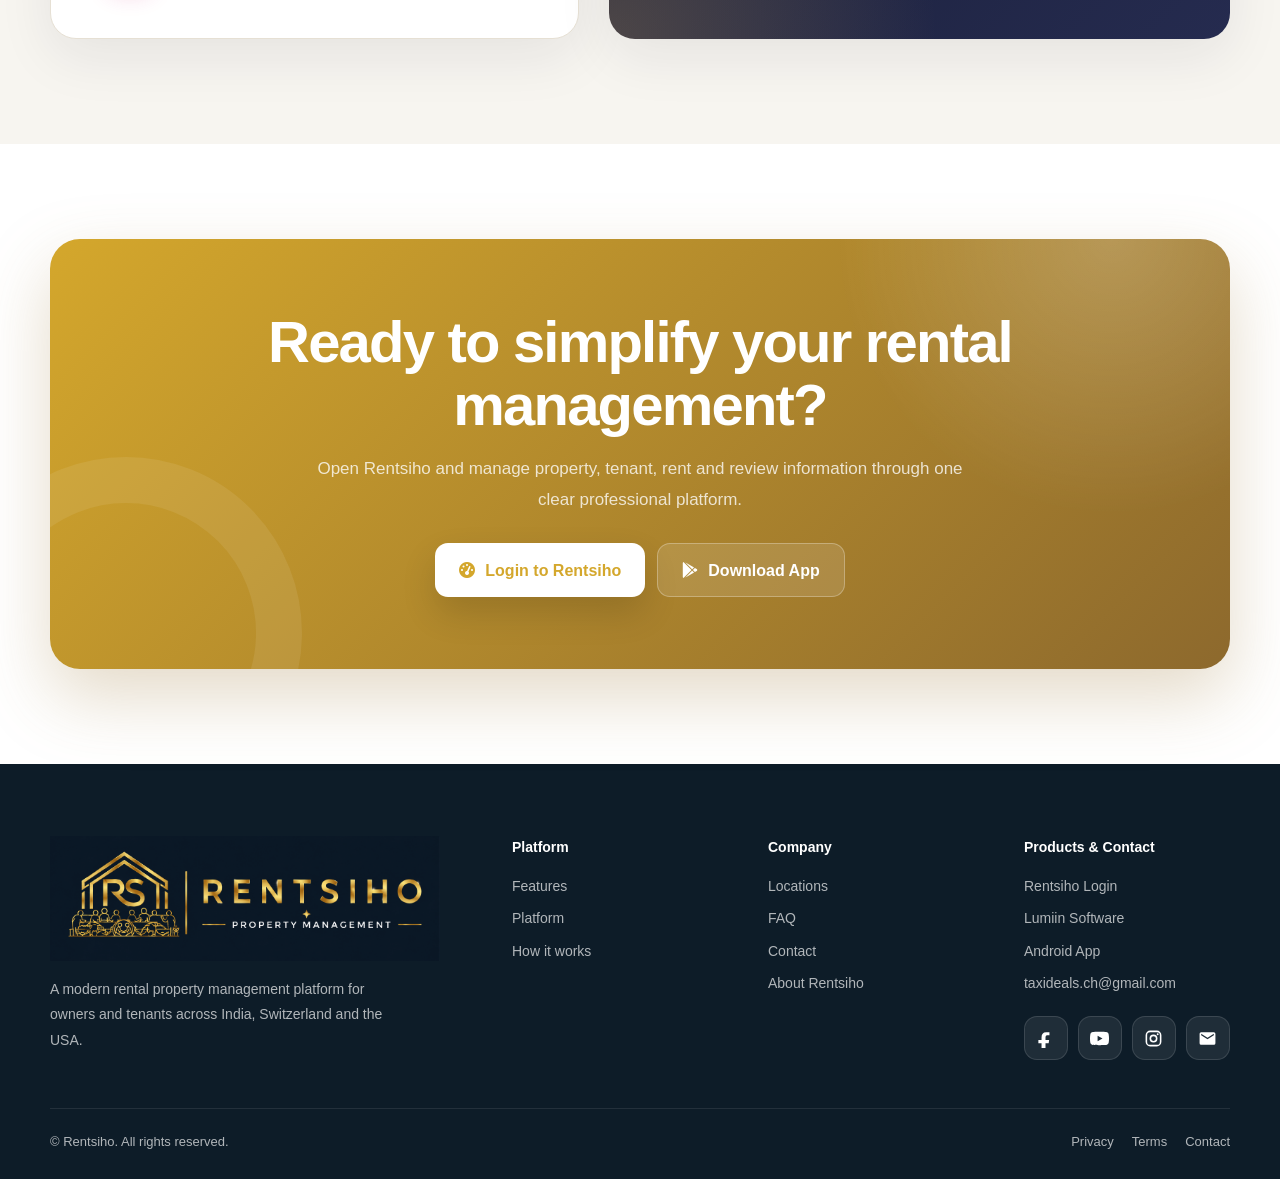
==== commit e5470483: "add Google-authenticated monthly timesheet with batch save and logout" ====
--- a/index.html
+++ b/index.html
@@ -20,6 +20,8 @@
   <title>Rentsiho | Rental Management Made Simple</title>
 
   <style>
+    /* Keep the unused local demo out of the landing page. */
+    #demoDashboardScreen[hidden] { display: none !important; }
     :root {
       --primary: #D4A72C;
       --primary-dark: #A97912;
@@ -2833,7 +2835,7 @@
   <!-- ============================================================
        FRONTEND-ONLY DEMO DASHBOARD
        ============================================================ -->
-  <section class="demo-screen" id="demoDashboardScreen" aria-hidden="true">
+  <section class="demo-screen" id="demoDashboardScreen" aria-hidden="true" hidden>
     <div class="demo-dashboard-page">
       <div class="demo-dashboard-topbar">
         <div class="demo-dashboard-brand">
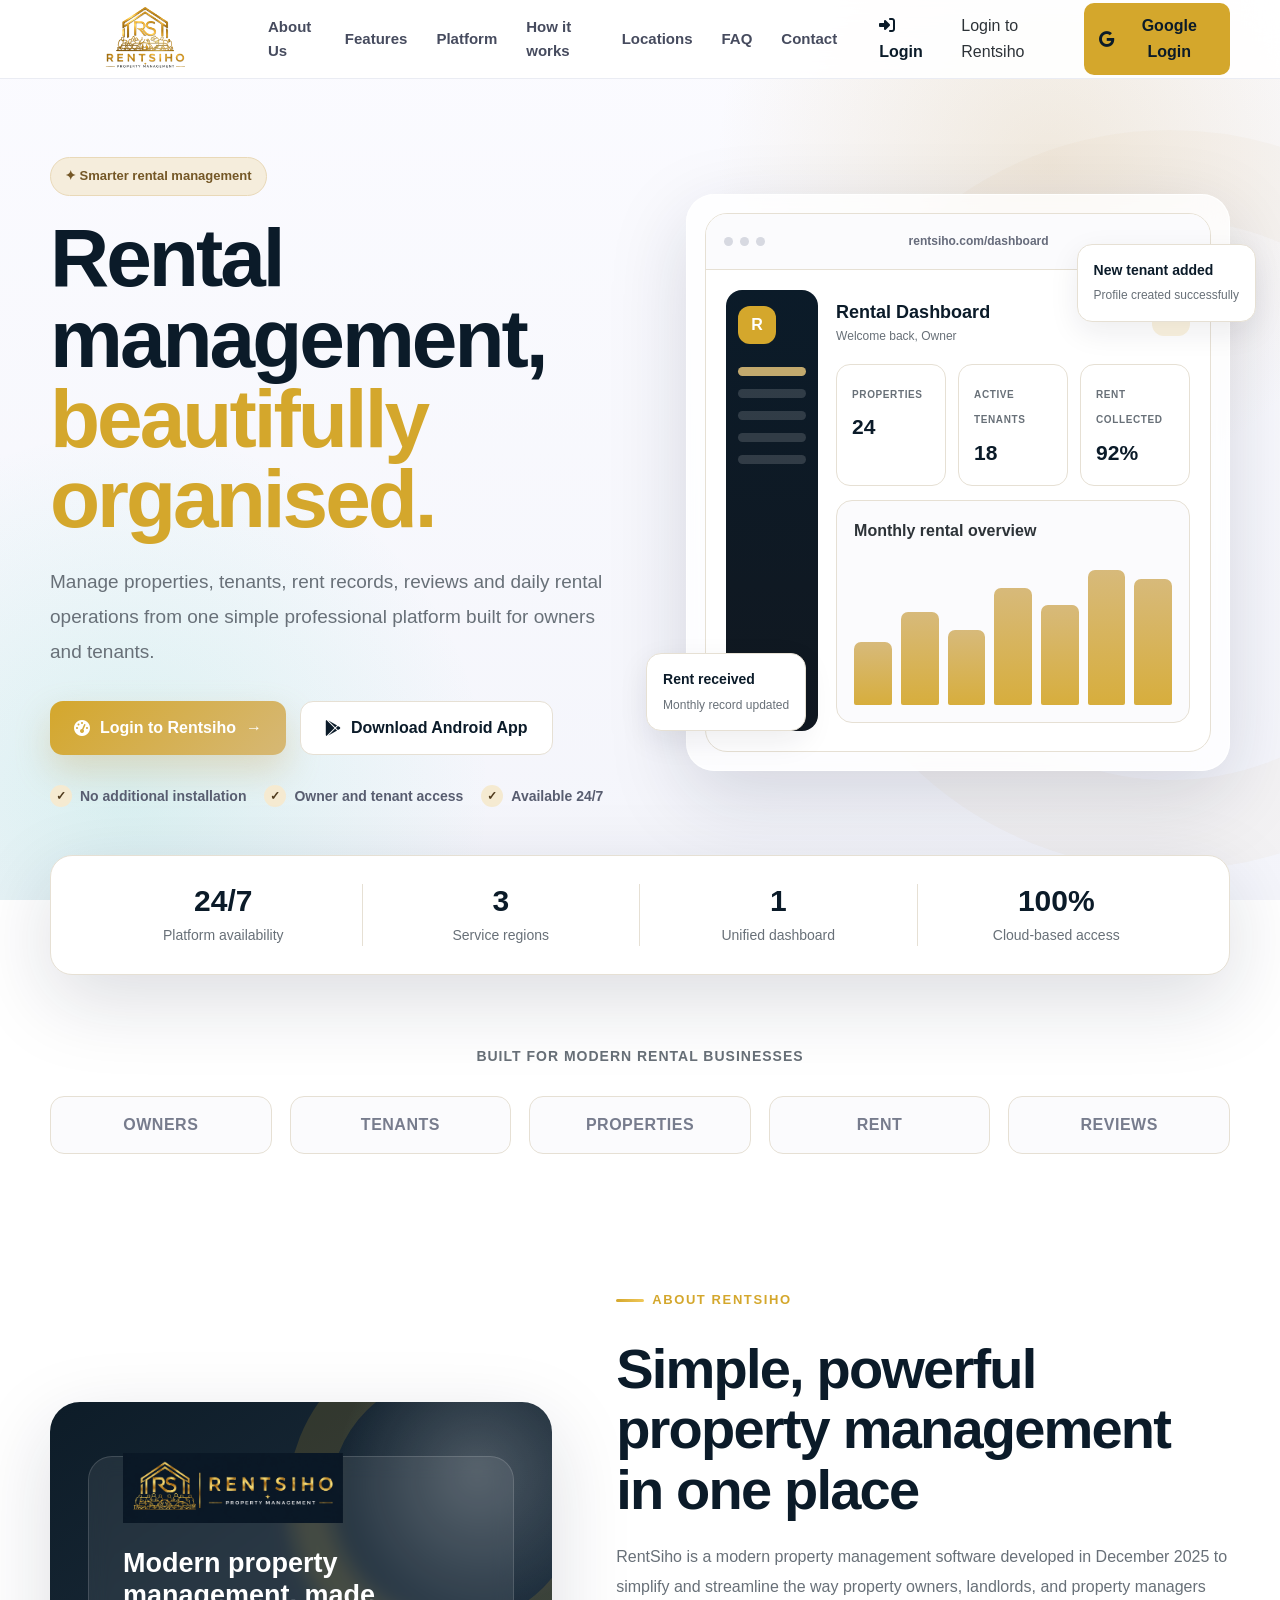
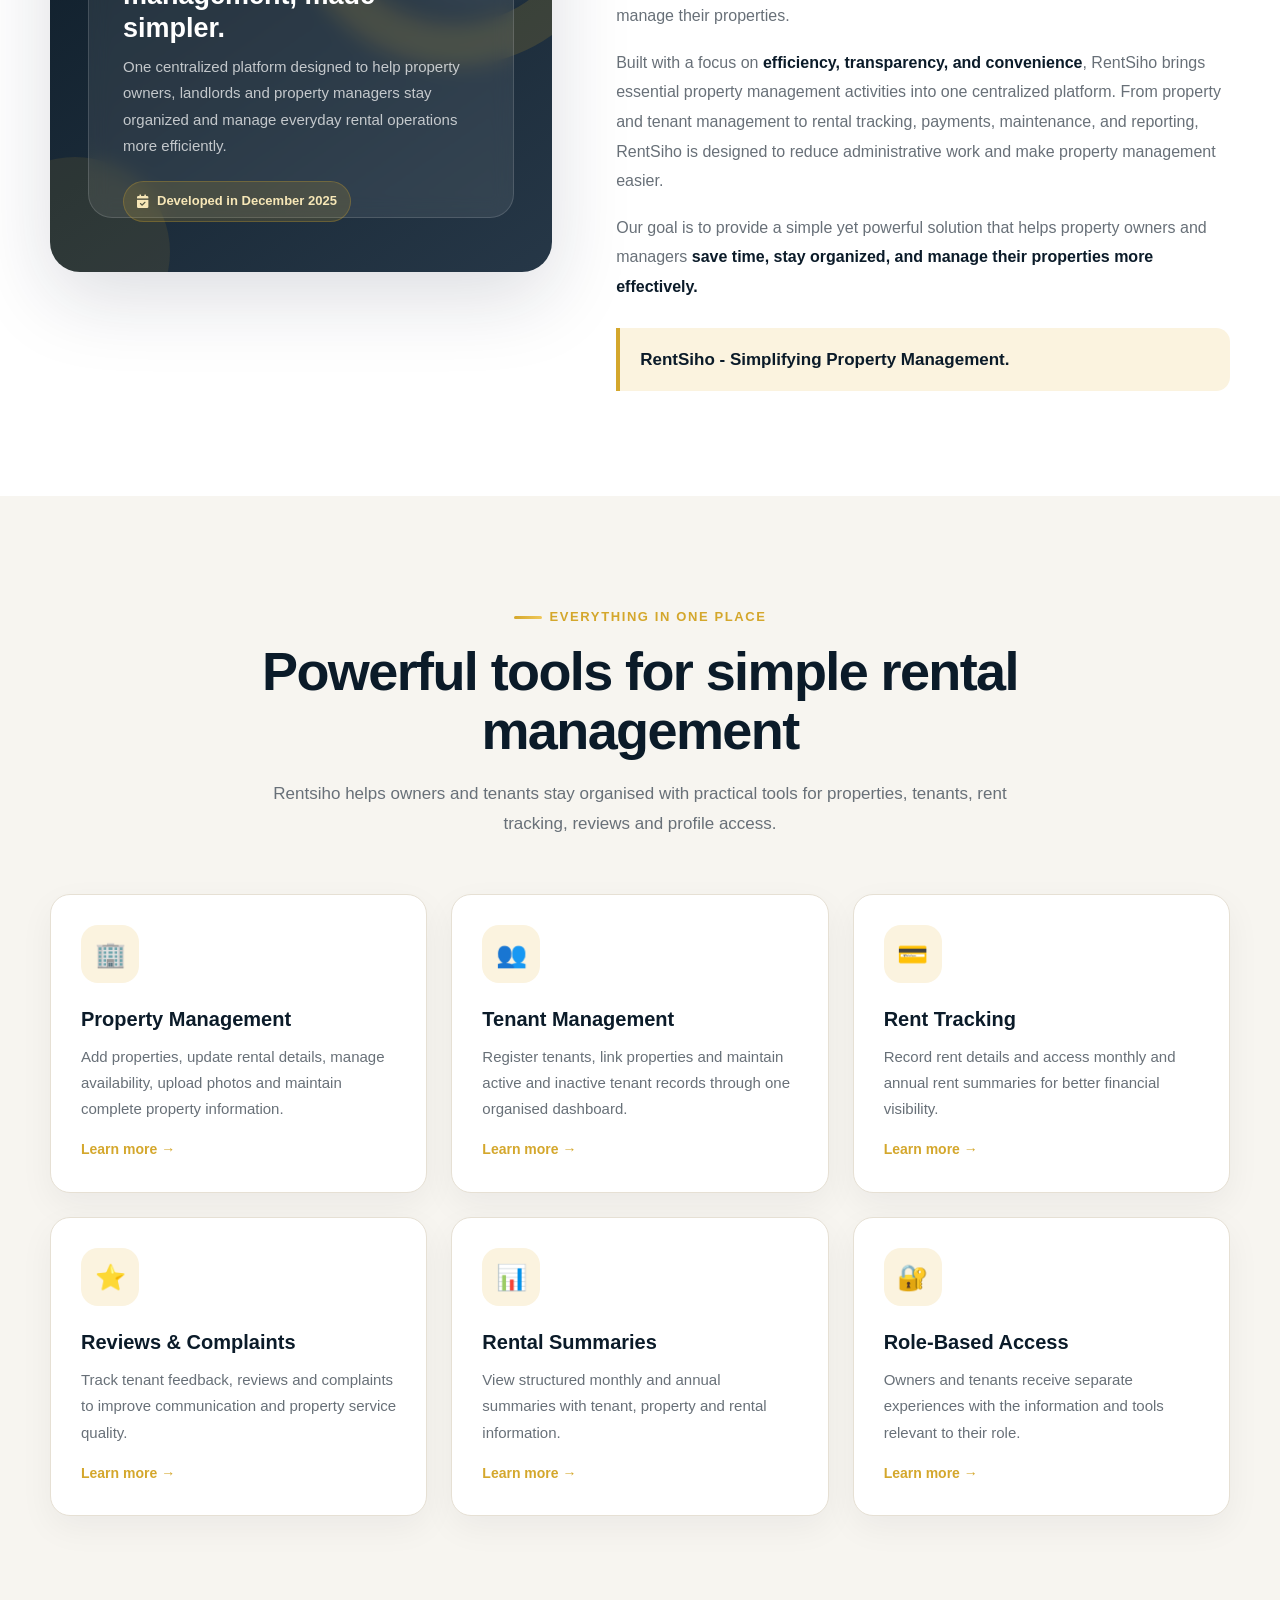
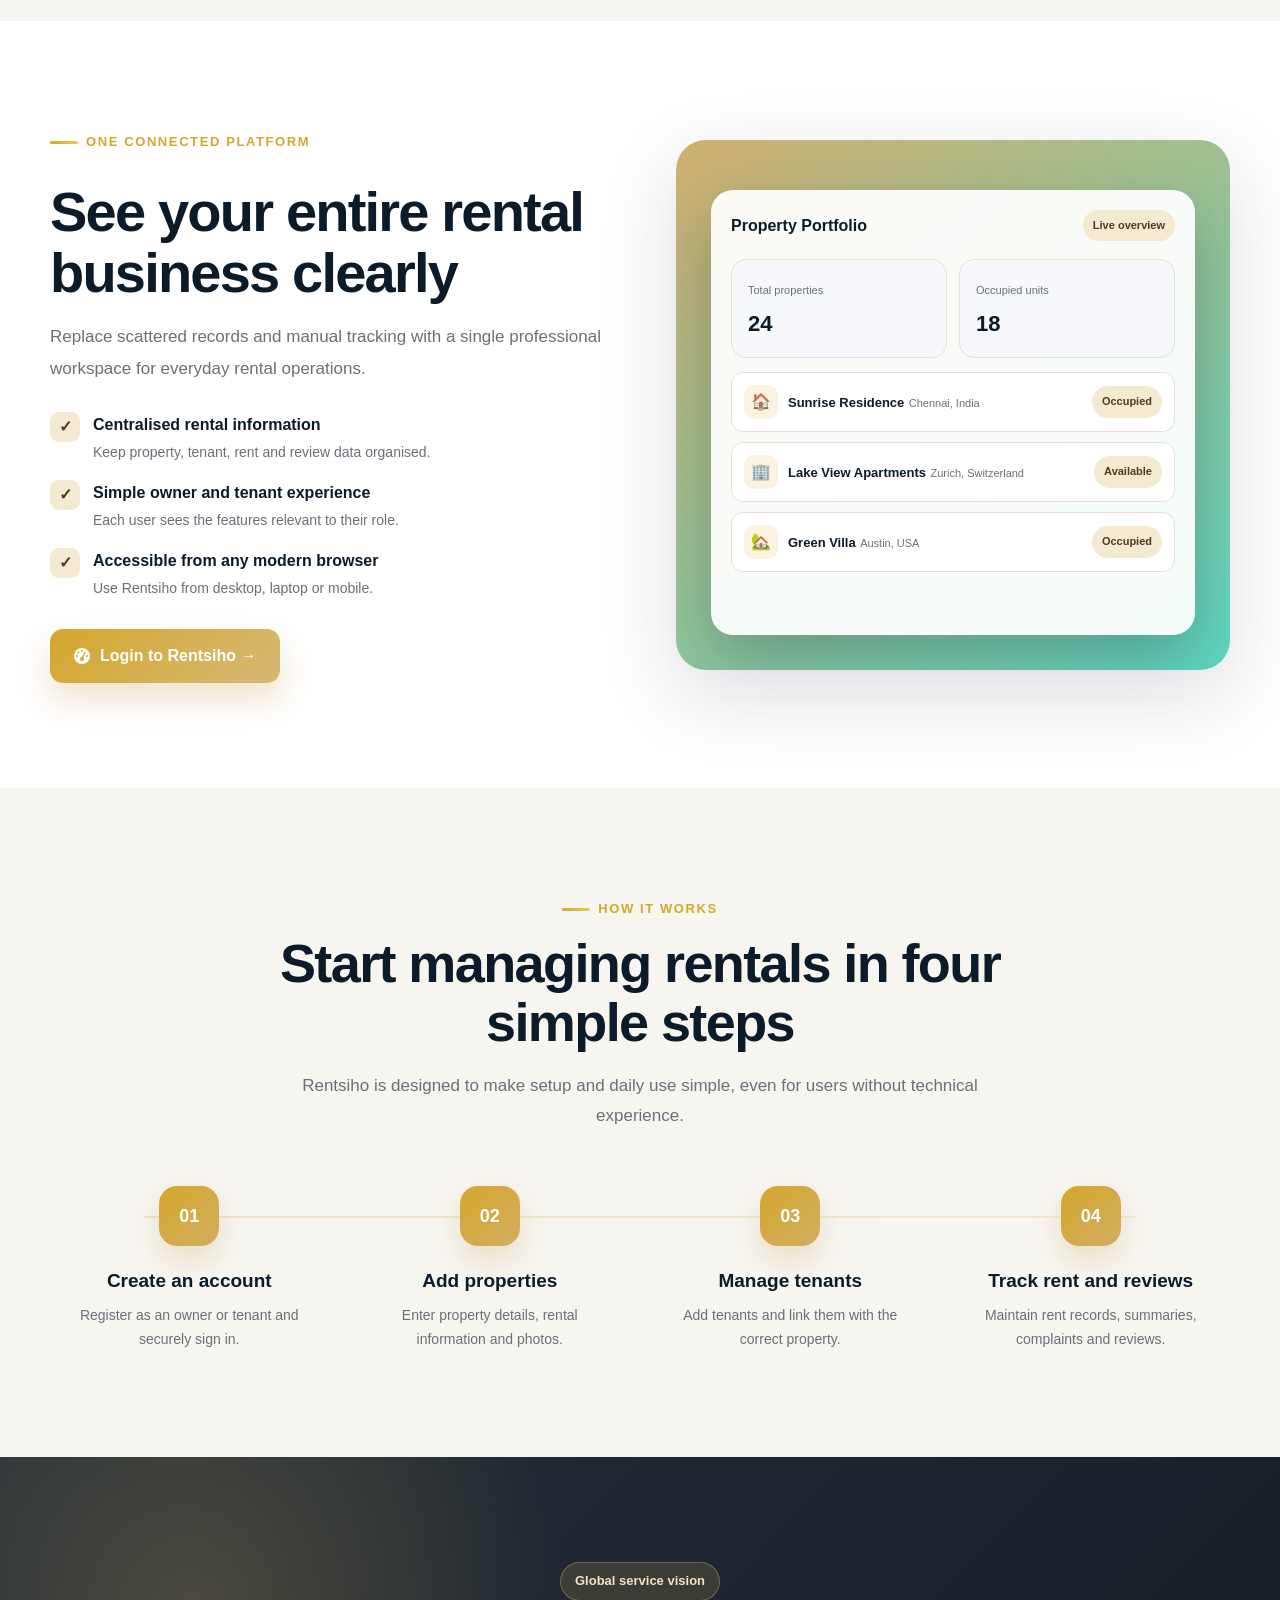
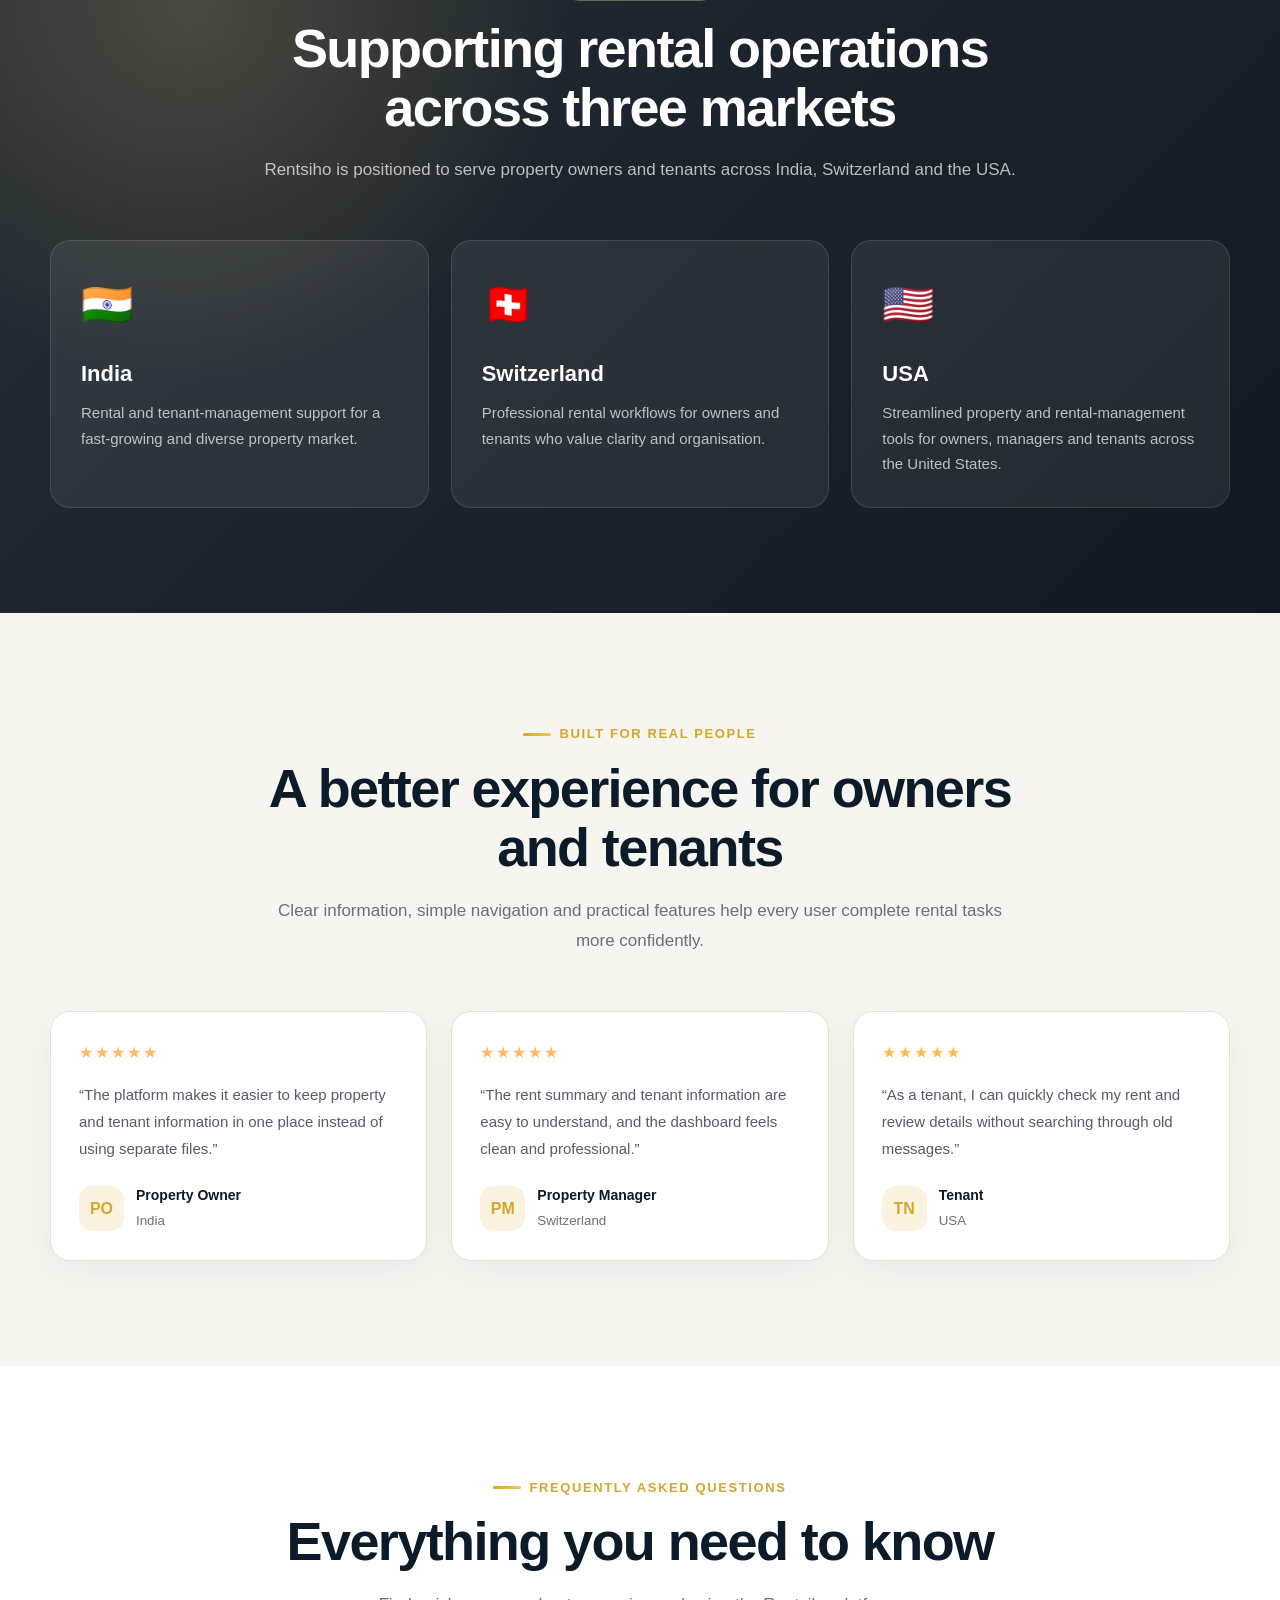
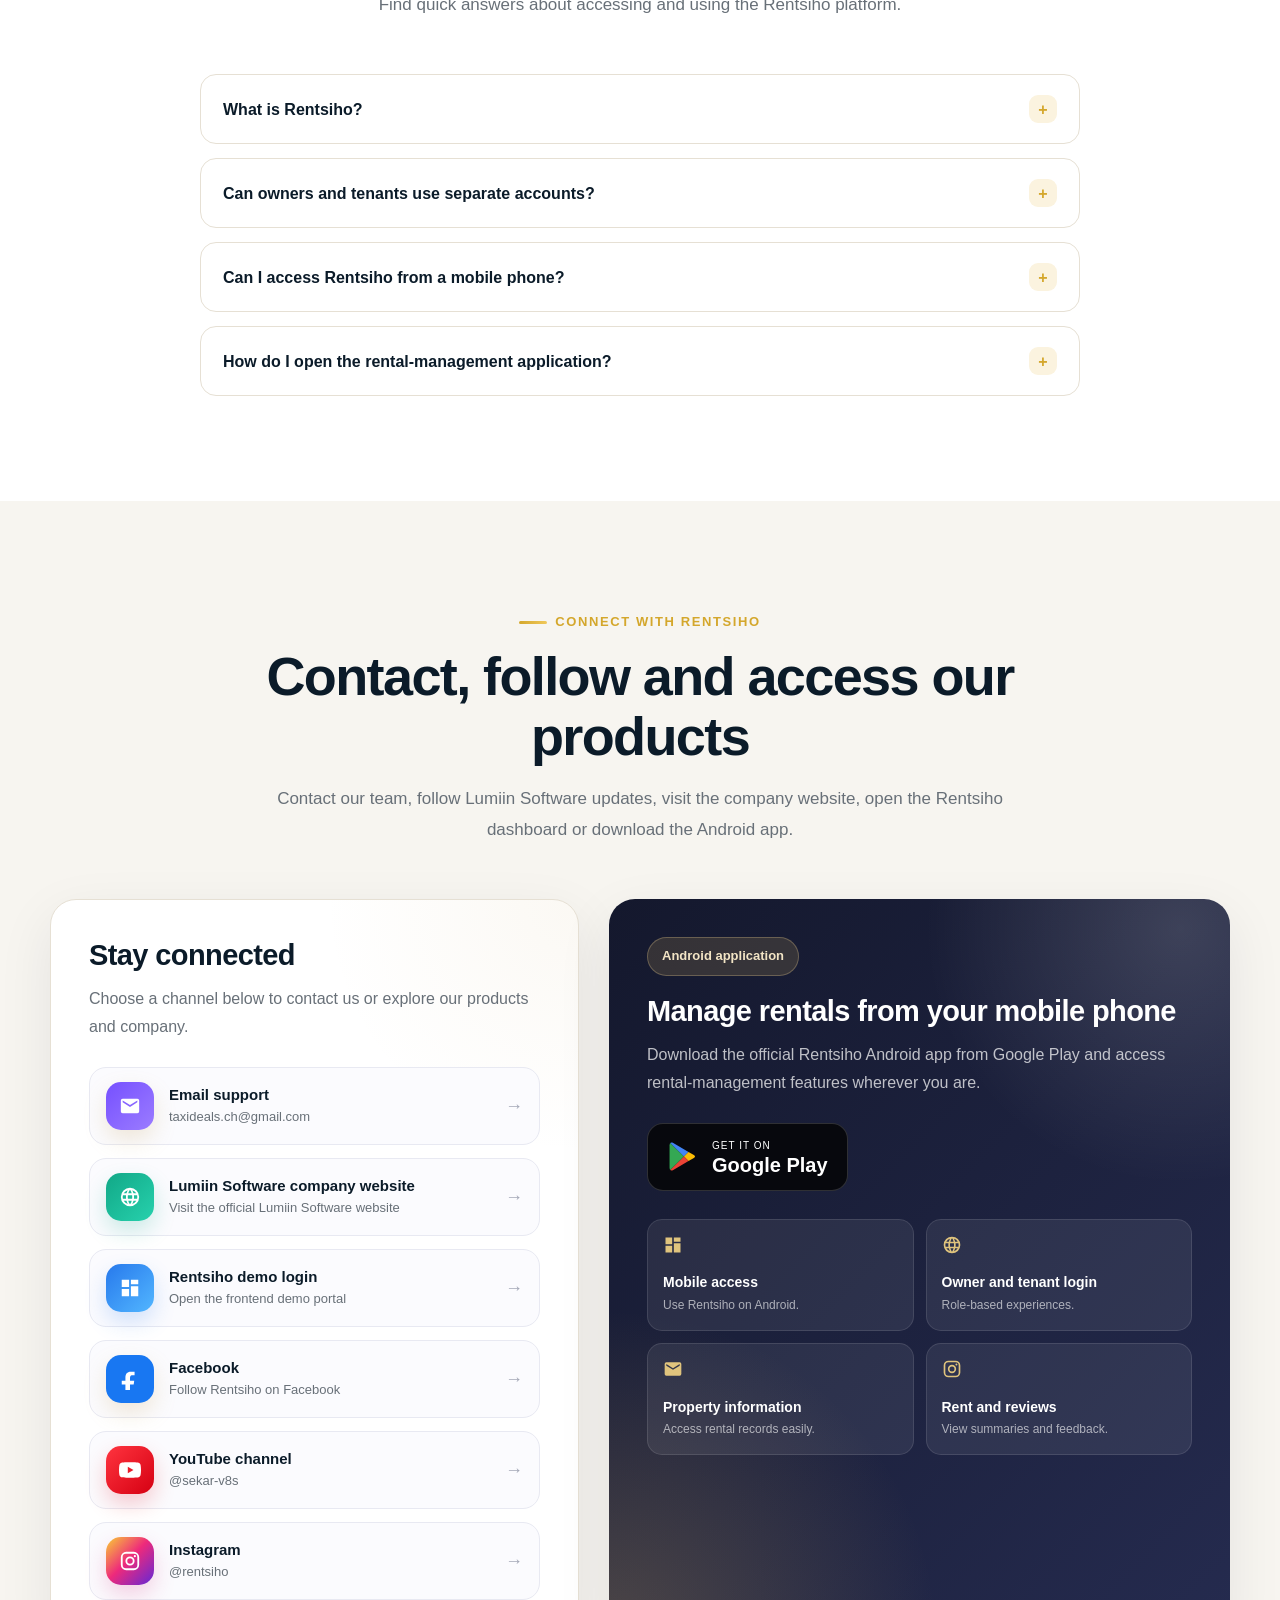
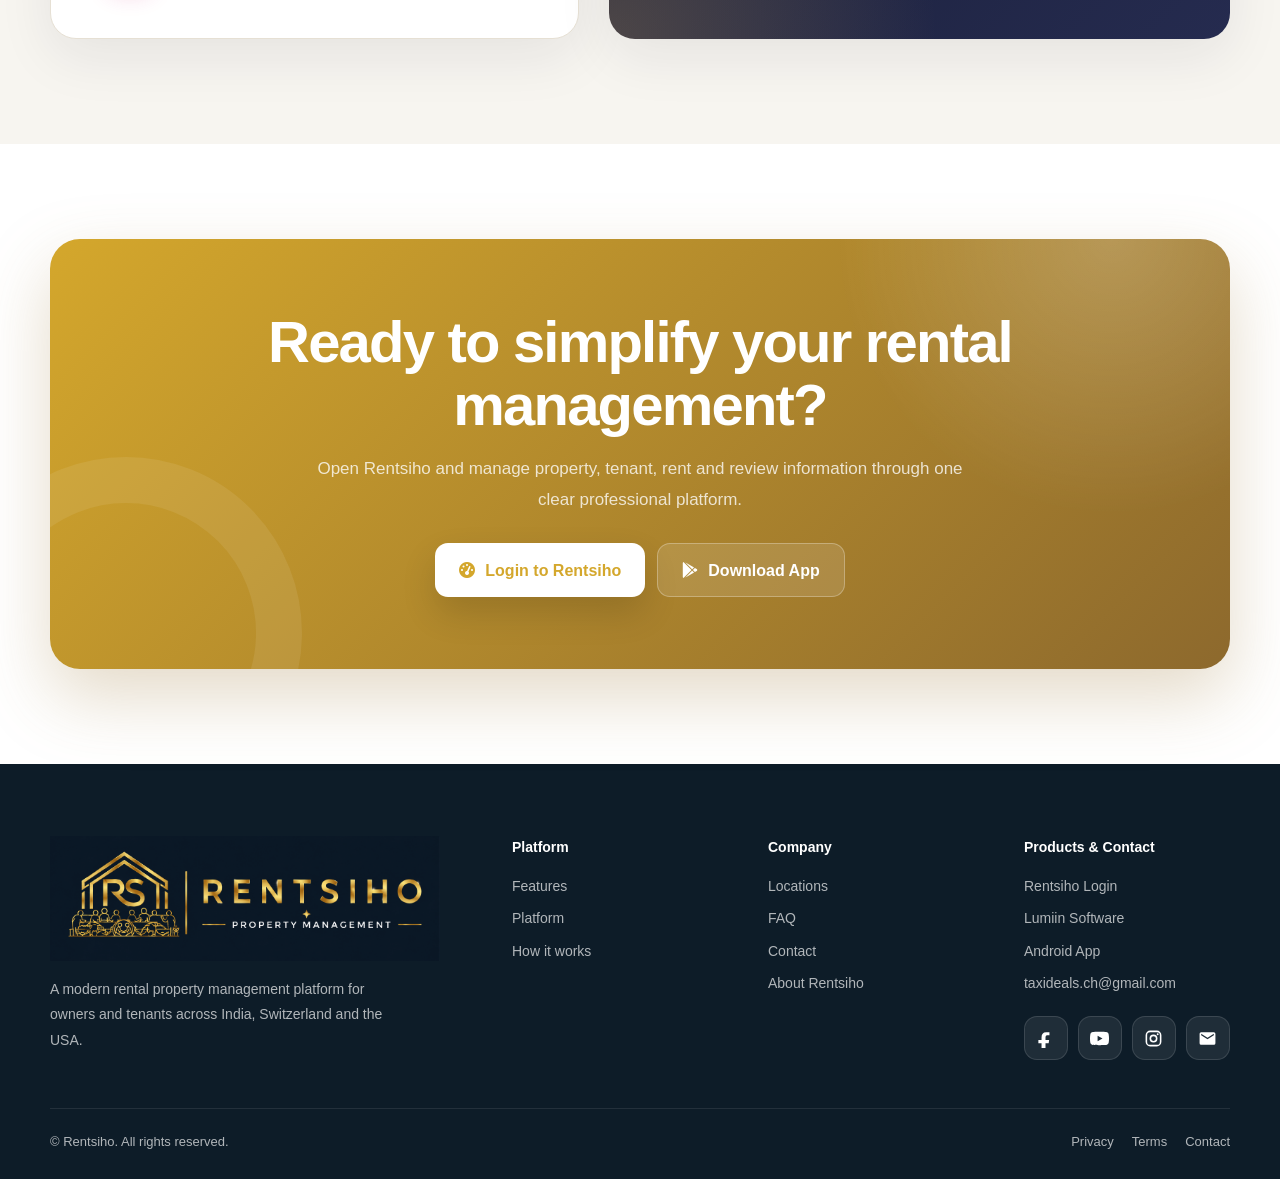
==== commit 97f4fe9e: "Implement Google login feature in index.html Added Google login functionality with modal and styles." ====
--- a/index.html
+++ b/index.html
@@ -1942,7 +1942,24 @@
       .about-logo { width: 175px; }
       .about-visual { min-height: 370px; }
     }
+  
+    /* Google login addition - existing website styles preserved */
+    .rentsiho-google-trigger {display:inline-flex;align-items:center;gap:9px;padding:10px 15px;background:#D4A72C;color:#0B1B29;border:0;border-radius:10px;font-weight:800;cursor:pointer}
+    .rentsiho-google-trigger:hover {background:#F0C85A}
+    .rentsiho-google-overlay {display:none;position:fixed;inset:0;z-index:99999;background:rgba(7,19,30,.72);align-items:center;justify-content:center;padding:18px}
+    .rentsiho-google-overlay.active {display:flex}
+    .rentsiho-google-modal {position:relative;width:100%;max-width:420px;padding:32px;background:#fff;border:1px solid #e6e0d4;border-radius:22px;box-shadow:0 25px 80px rgba(0,0,0,.25);text-align:center}
+    .rentsiho-google-modal h2 {color:#0B1B29;font-size:25px;margin-bottom:8px}
+    .rentsiho-google-modal p {color:#687078;font-size:14px;margin-bottom:22px}
+    .rentsiho-google-close {position:absolute;right:18px;top:15px;border:0;background:transparent;font-size:25px;color:#687078;cursor:pointer}
+    .rentsiho-google-role {width:100%;padding:13px;margin-bottom:22px;border:1px solid #e6e0d4;border-radius:11px;background:#fff;color:#0B1B29;font-size:15px}
+    .rentsiho-google-button {display:flex;justify-content:center;min-height:44px}
+    .rentsiho-google-message {margin-top:16px;font-size:13px;min-height:20px;overflow-wrap:anywhere}
+    .rentsiho-google-existing {display:inline-block;margin-top:20px;color:#A97912;font-weight:700;font-size:14px}
+    @media(max-width:480px){.rentsiho-google-modal{padding:28px 18px}}
   </style>
+  <!-- Google Identity Services: Google login popup -->
+  <script src="https://accounts.google.com/gsi/client" async defer></script>
 </head>
 
 <body>
@@ -1978,6 +1995,10 @@
          data-dashboard-link>
          Login to Rentsiho
      </a>
+
+        <button type="button" class="rentsiho-google-trigger" id="openGoogleLogin">
+          <i class="fa-brands fa-google" aria-hidden="true"></i> Google Login
+        </button>
 
         <button
           class="menu-button"
@@ -2950,6 +2971,25 @@
     </div>
   </div>
 
+
+  <!-- Google login dialog: added without changing existing sections -->
+  <div id="rentsihoGoogleOverlay" class="rentsiho-google-overlay" aria-hidden="true">
+    <div class="rentsiho-google-modal" role="dialog" aria-modal="true" aria-labelledby="rentsihoGoogleTitle">
+      <button type="button" id="closeGoogleLogin" class="rentsiho-google-close" aria-label="Close Google login">&times;</button>
+      <h2 id="rentsihoGoogleTitle">Login to Rentsiho</h2>
+      <p>Select your role and sign in with Google.</p>
+      <label for="rentsihoGoogleRole" style="display:block;text-align:left;font-weight:700;margin-bottom:7px">Login as</label>
+      <select id="rentsihoGoogleRole" class="rentsiho-google-role">
+        <option value="owner">Owner</option>
+        <option value="tenant">Tenant</option>
+        <option value="superuser">Superuser</option>
+      </select>
+      <div id="rentsihoGoogleButton" class="rentsiho-google-button"></div>
+      <div id="rentsihoGoogleMessage" class="rentsiho-google-message" role="status" aria-live="polite"></div>
+      <a class="rentsiho-google-existing" href="https://newflutterkeynest-aheucafef8cnhffz.canadacentral-01.azurewebsites.net/?demo=true#/next2">Use existing email/password login</a>
+    </div>
+  </div>
+
   <script>
     // ============================================================
     // MOBILE MENU
@@ -3032,5 +3072,93 @@
 
 </script>
 
+
+  <script>
+    // Google Login settings: replace the Client ID and verify the API host.
+    const RENTSIHO_GOOGLE_CLIENT_ID = "779255784206-r422l3egviqp4fhpvnh2o235v18m2rks.apps.googleusercontent.com";
+    const RENTSIHO_GOOGLE_API_BASE = "https://keynestfdashboard-fydbd8fydmdubjhm.canadacentral-01.azurewebsites.net";
+
+    const rentsihoOverlay = document.getElementById("rentsihoGoogleOverlay");
+    const rentsihoMessage = document.getElementById("rentsihoGoogleMessage");
+    const rentsihoRole = document.getElementById("rentsihoGoogleRole");
+    let rentsihoGoogleInitialized = false;
+    let rentsihoGoogleBusy = false;
+
+    function rentsihoShowGoogleMessage(message, isError = false) {
+      rentsihoMessage.textContent = message;
+      rentsihoMessage.style.color = isError ? "#c0392b" : "#237454";
+    }
+
+    function rentsihoCloseGoogle() {
+      rentsihoOverlay.classList.remove("active");
+      rentsihoOverlay.setAttribute("aria-hidden", "true");
+    }
+
+    function rentsihoInitializeGoogle() {
+      if (rentsihoGoogleInitialized) return;
+      if (RENTSIHO_GOOGLE_CLIENT_ID.startsWith("REPLACE_WITH_")) {
+        rentsihoShowGoogleMessage("Set your Google OAuth Client ID in the HTML before testing.", true);
+        return;
+      }
+      if (!window.google?.accounts?.id) {
+        rentsihoShowGoogleMessage("Google Sign-In is loading. Please try again shortly.", true);
+        return;
+      }
+      google.accounts.id.initialize({
+        client_id: RENTSIHO_GOOGLE_CLIENT_ID,
+        callback: rentsihoHandleGoogleCredential,
+        ux_mode: "popup"
+      });
+      google.accounts.id.renderButton(
+        document.getElementById("rentsihoGoogleButton"),
+        { theme: "outline", size: "large", text: "signin_with", shape: "rectangular", width: 300 }
+      );
+      rentsihoGoogleInitialized = true;
+      rentsihoShowGoogleMessage("");
+    }
+
+    document.getElementById("openGoogleLogin").addEventListener("click", () => {
+      rentsihoOverlay.classList.add("active");
+      rentsihoOverlay.setAttribute("aria-hidden", "false");
+      rentsihoInitializeGoogle();
+      rentsihoRole.focus();
+    });
+    document.getElementById("closeGoogleLogin").addEventListener("click", rentsihoCloseGoogle);
+    rentsihoOverlay.addEventListener("click", (event) => {
+      if (event.target === rentsihoOverlay) rentsihoCloseGoogle();
+    });
+    document.addEventListener("keydown", (event) => {
+      if (event.key === "Escape" && rentsihoOverlay.classList.contains("active")) rentsihoCloseGoogle();
+    });
+
+    async function rentsihoHandleGoogleCredential(response) {
+      if (rentsihoGoogleBusy || !response?.credential) return;
+      rentsihoGoogleBusy = true;
+      rentsihoShowGoogleMessage("Checking your Rentsiho account...");
+      try {
+        const result = await fetch(`${RENTSIHO_GOOGLE_API_BASE}/api/google-login`, {
+          method: "POST",
+          credentials: "include",
+          headers: { "Content-Type": "application/json" },
+          body: JSON.stringify({ idToken: response.credential, role: rentsihoRole.value })
+        });
+        const data = await result.json().catch(() => ({}));
+        if (!result.ok) {
+          rentsihoShowGoogleMessage(data.message || `Google login failed (${result.status}).`, true);
+          return;
+        }
+        rentsihoShowGoogleMessage(`Google authentication successful. Welcome ${data.name || "user"}!`);
+        // Do NOT redirect straight into the Flutter dashboard: the API session
+        // is not automatically shared with the Flutter site on another origin.
+        // Implement a secure Flutter session handoff before enabling that flow.
+      } catch (error) {
+        console.error("Google login request failed", error);
+        rentsihoShowGoogleMessage("Could not reach the API. Check the backend URL and CORS settings.", true);
+      } finally {
+        rentsihoGoogleBusy = false;
+      }
+    }
+  </script>
+
 </body>
 </html>
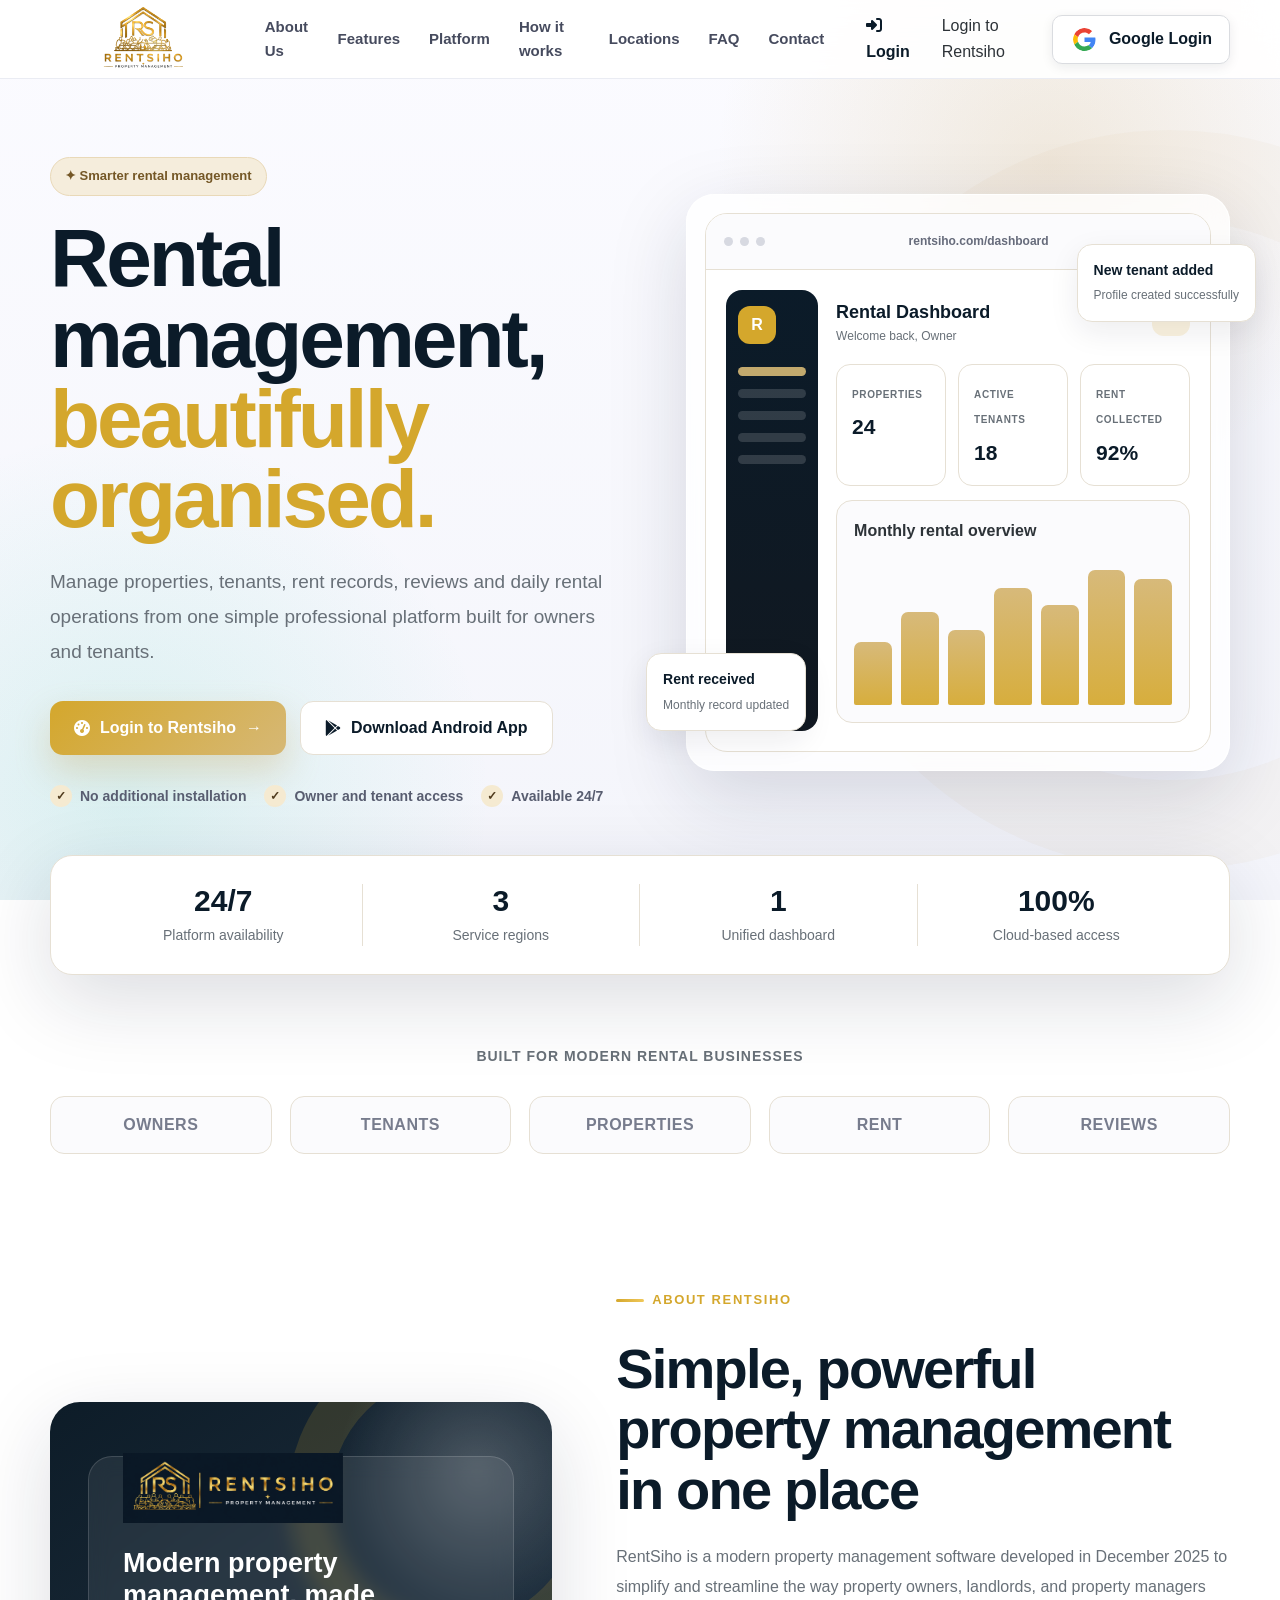
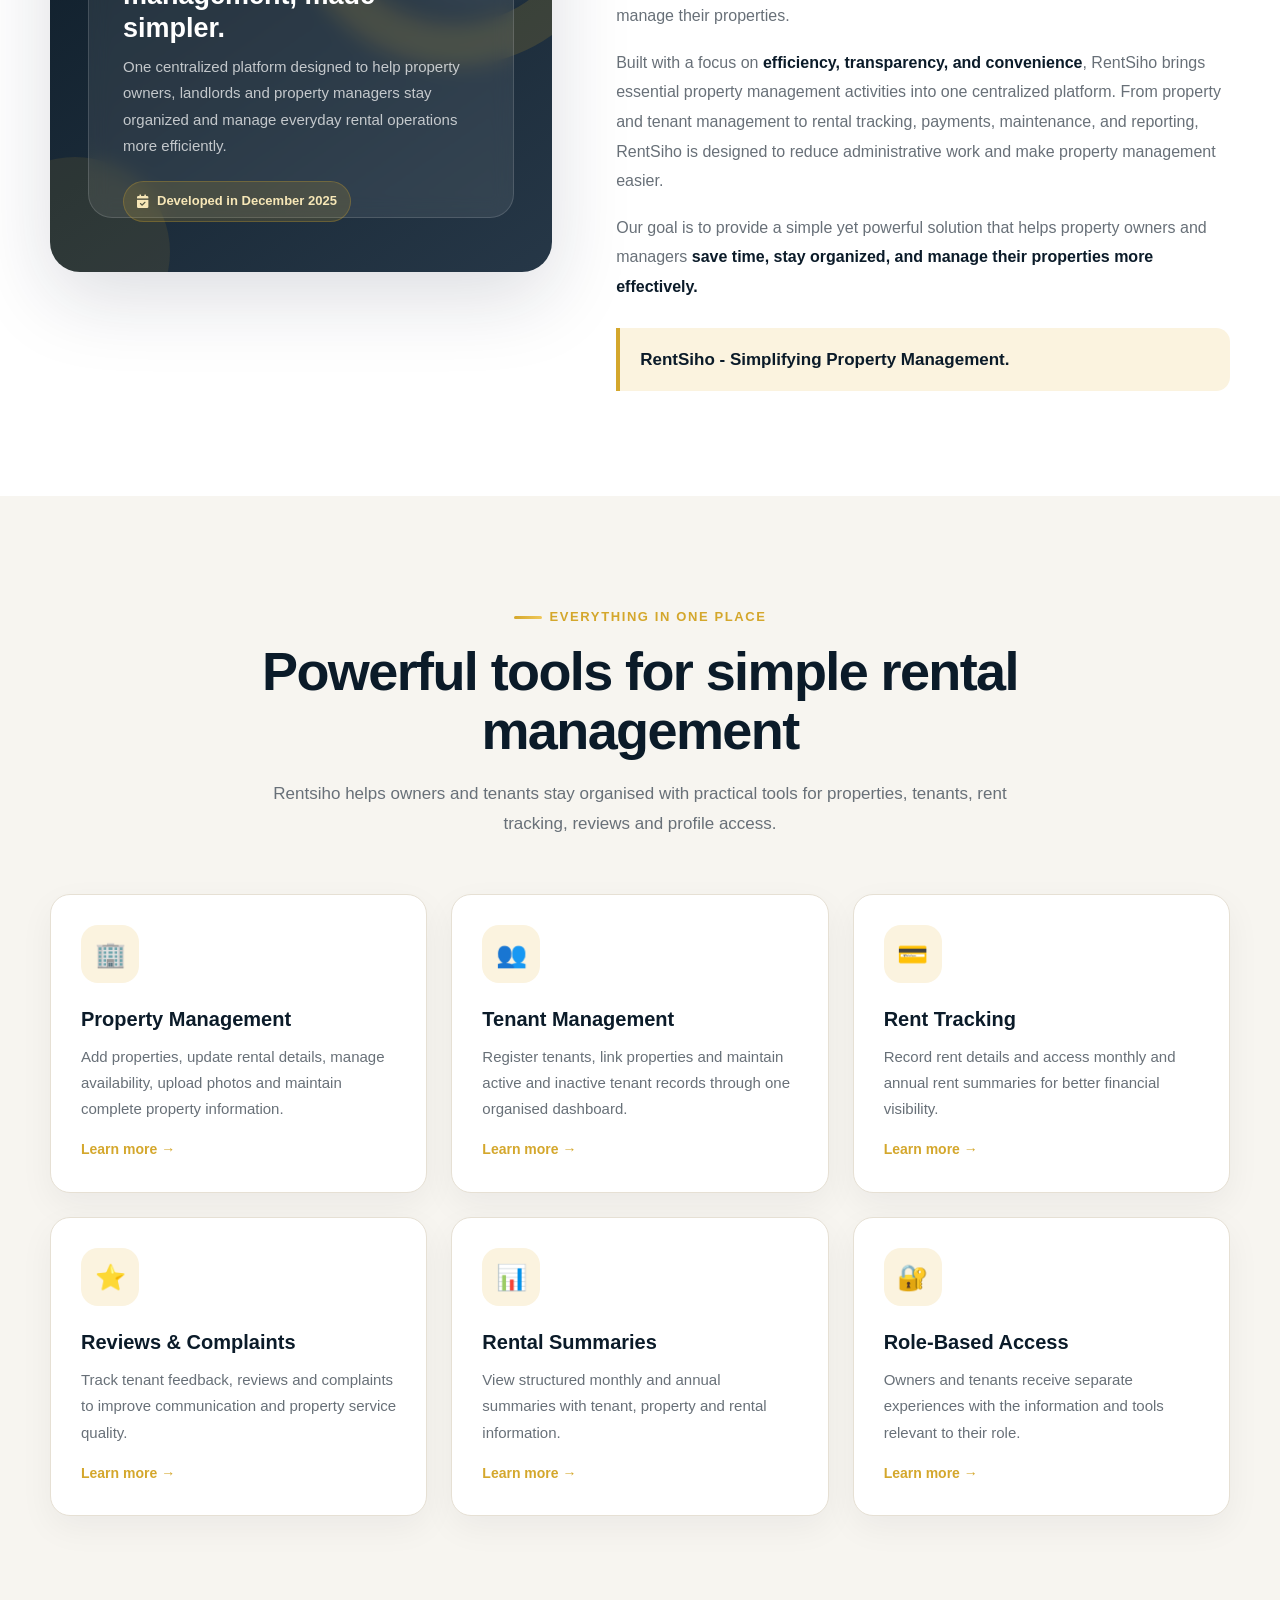
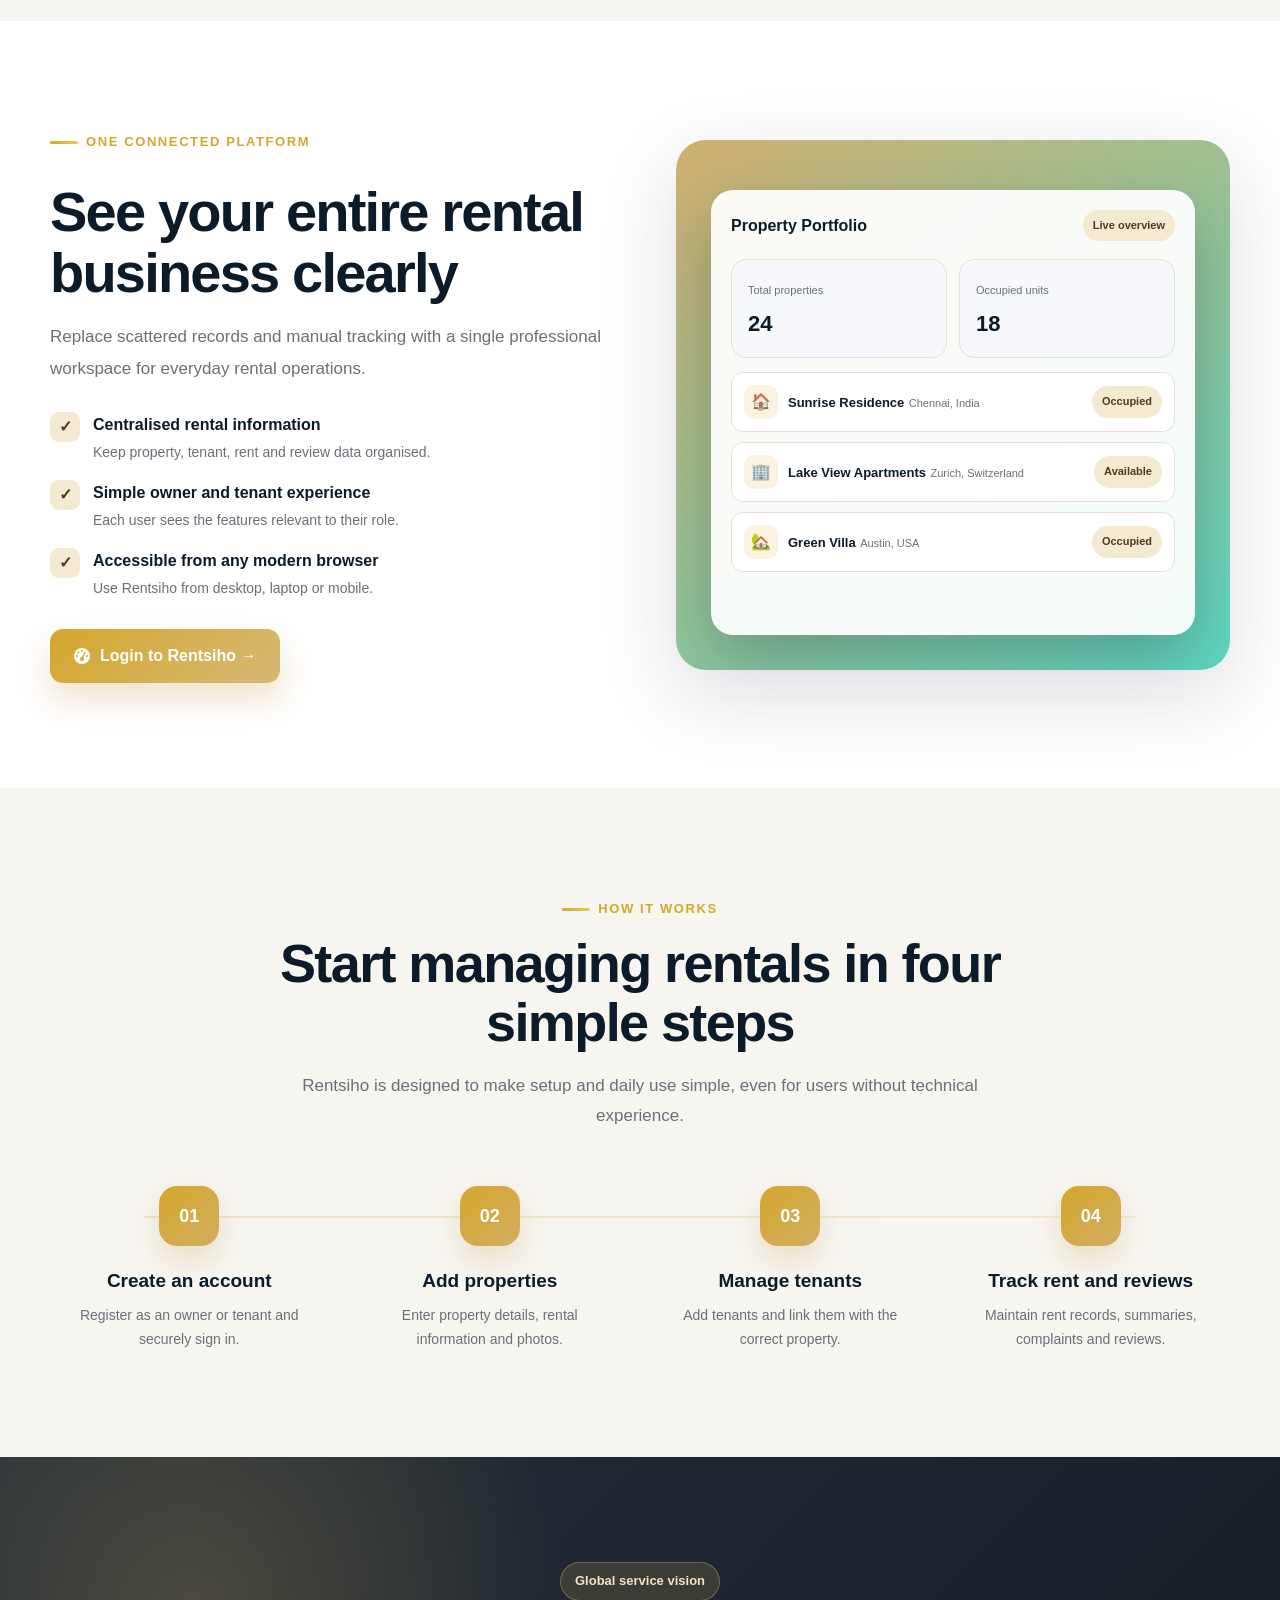
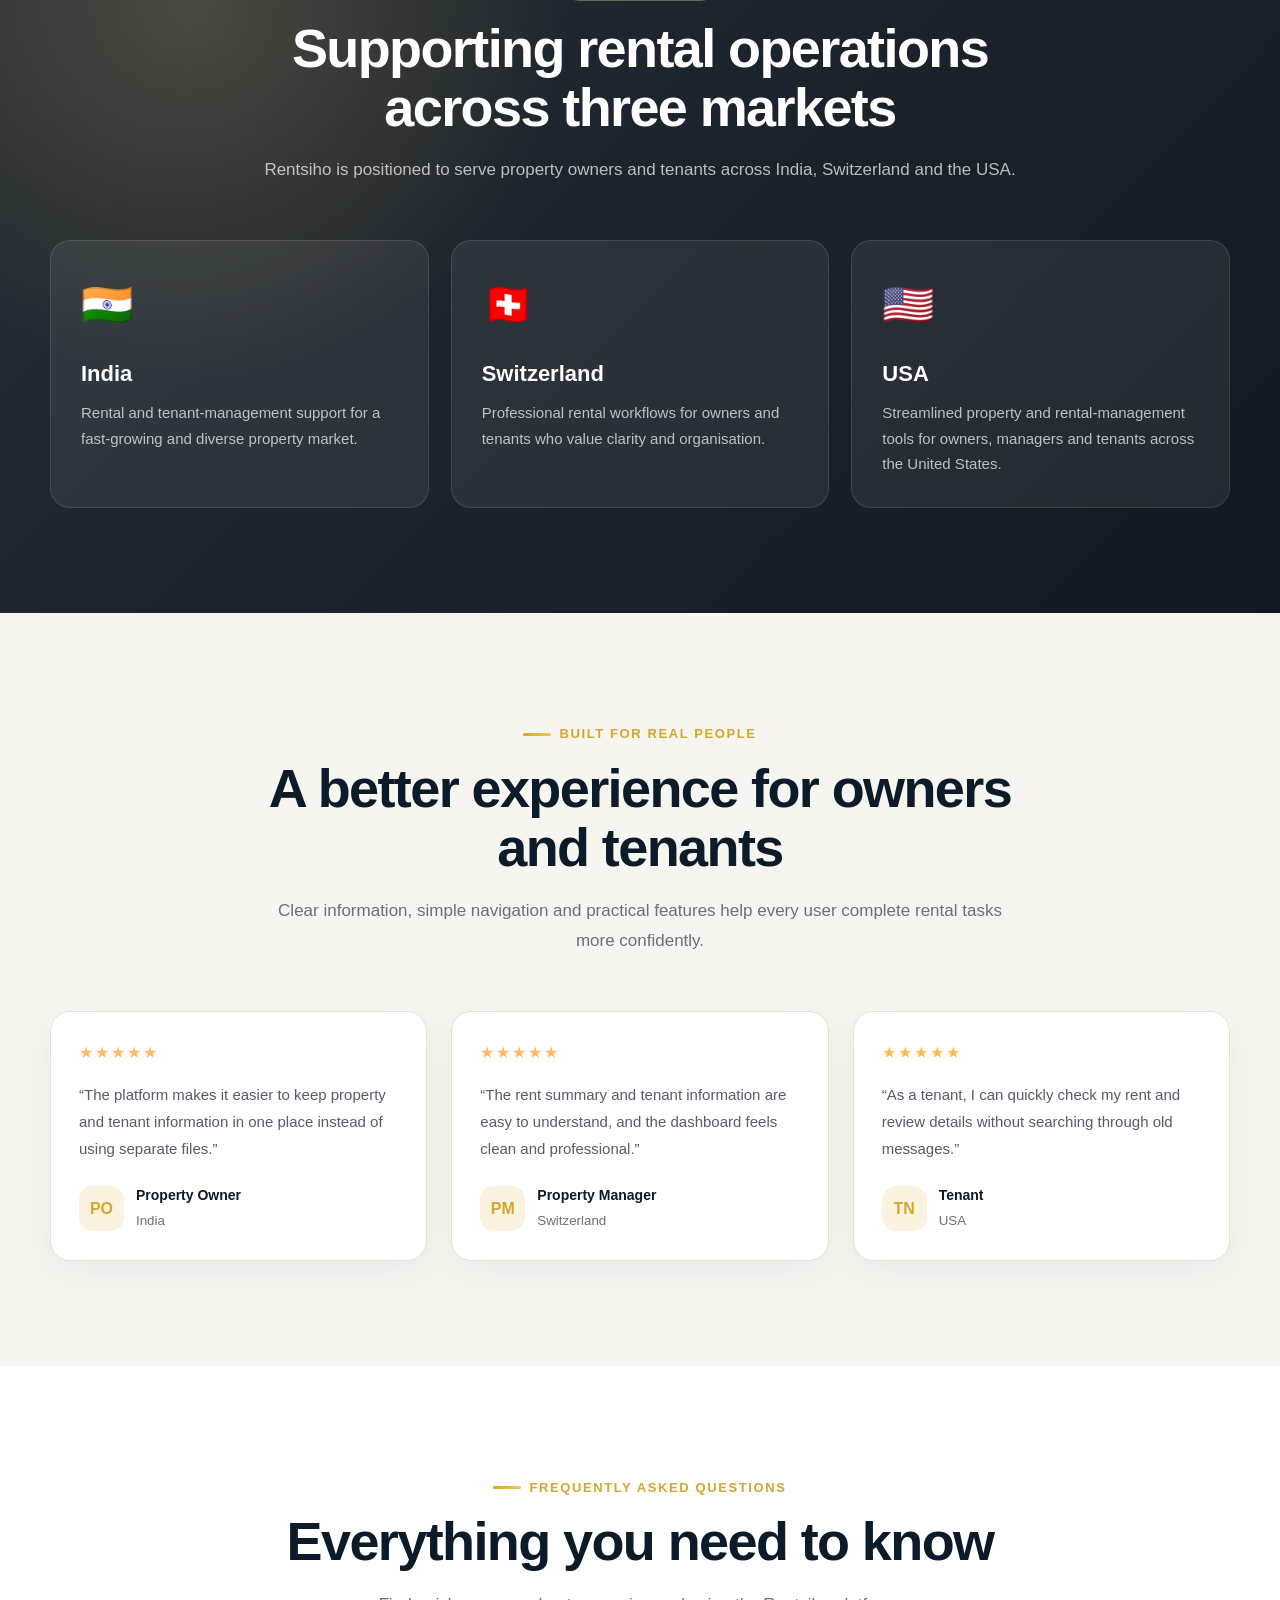
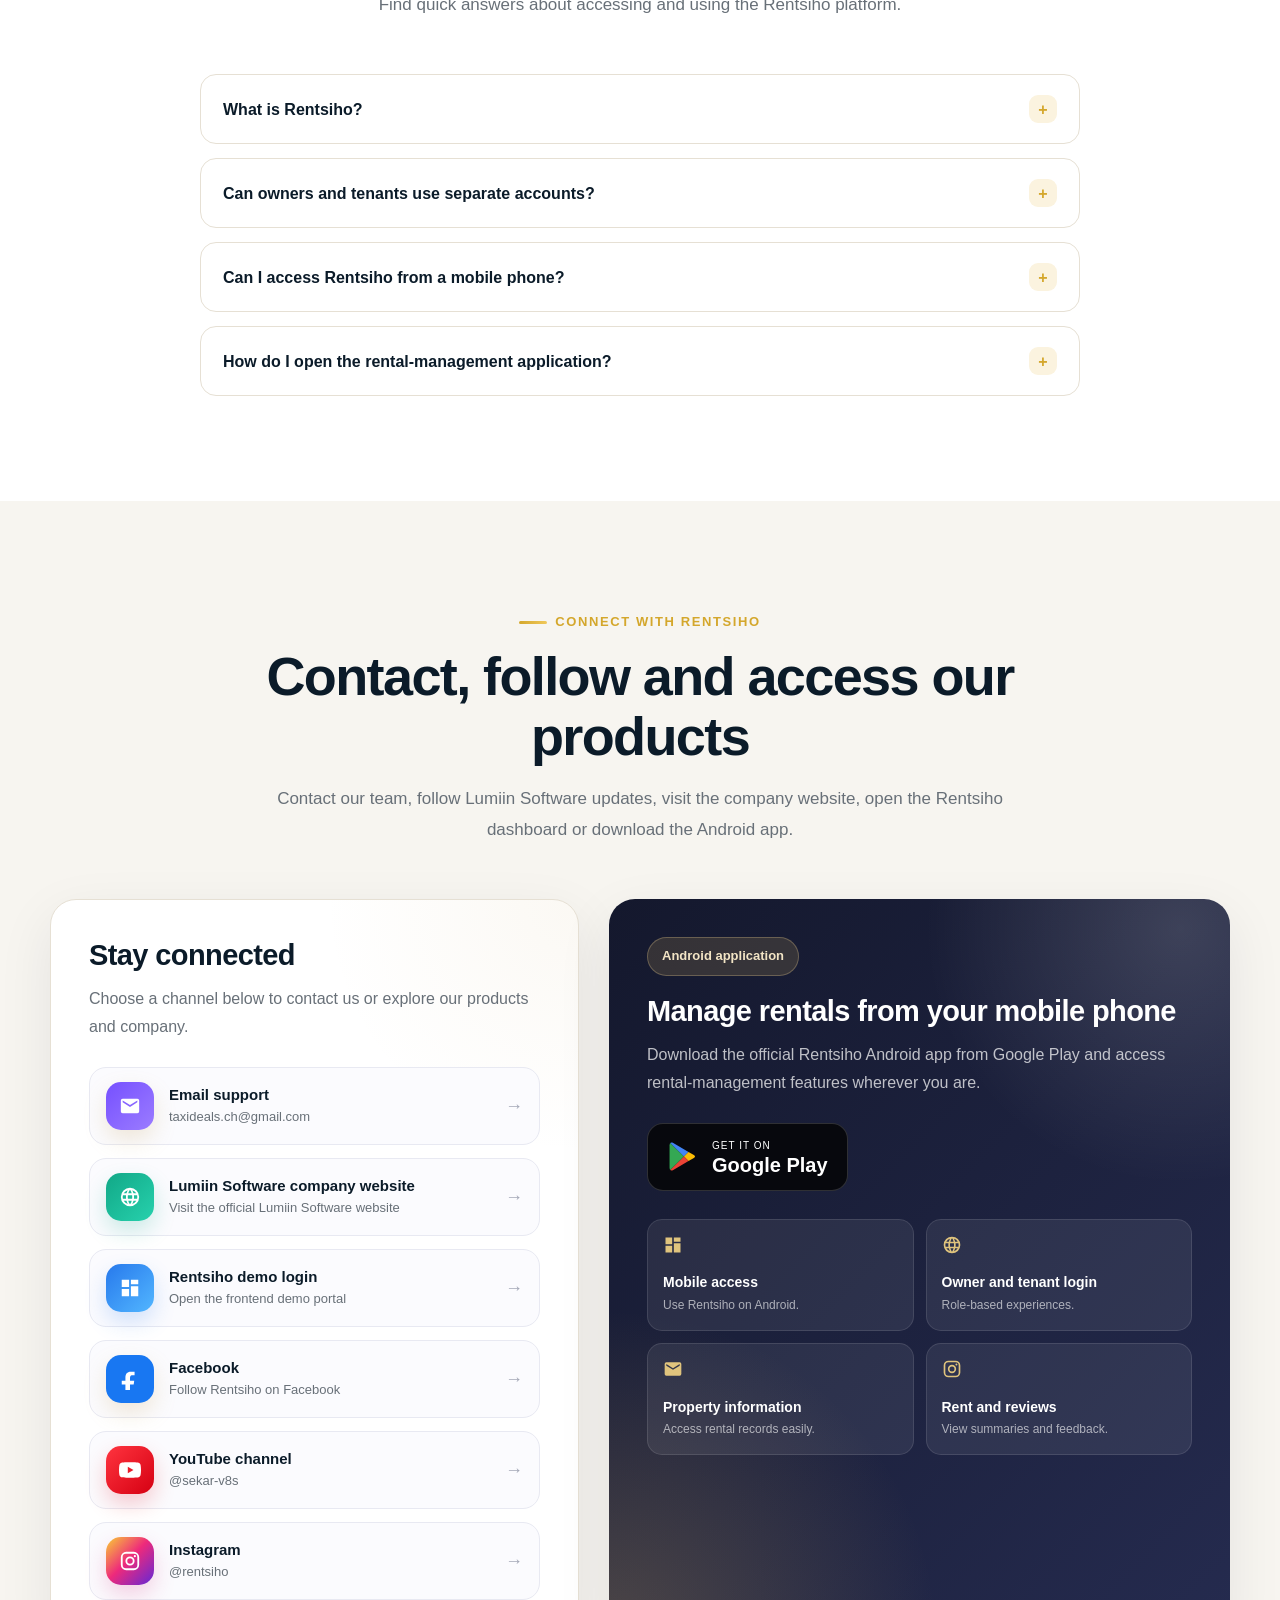
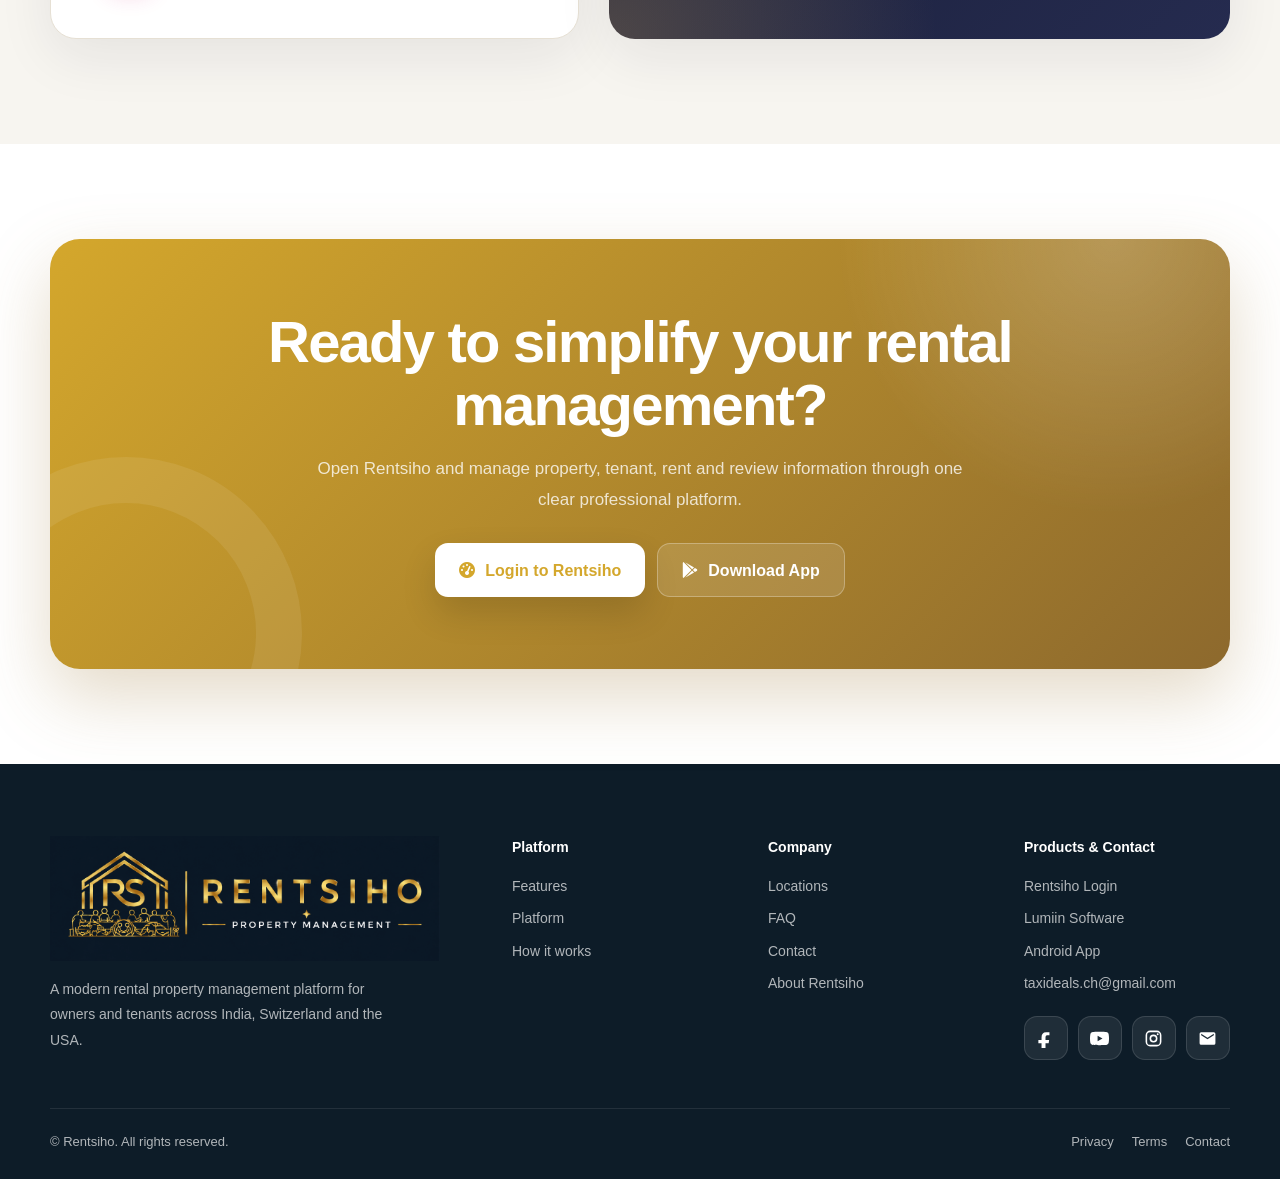
==== commit 59543ae3: "Enhance Google login button and modal styles Updated Google login button styles and added logo SVG." ====
--- a/index.html
+++ b/index.html
@@ -1944,12 +1944,18 @@
     }
   
     /* Google login addition - existing website styles preserved */
-    .rentsiho-google-trigger {display:inline-flex;align-items:center;gap:9px;padding:10px 15px;background:#D4A72C;color:#0B1B29;border:0;border-radius:10px;font-weight:800;cursor:pointer}
-    .rentsiho-google-trigger:hover {background:#F0C85A}
+    .rentsiho-google-trigger {display:inline-flex;align-items:center;gap:9px;padding:10px 15px;background:#ffffff;color:#0B1B29;border:1px solid #dadce0;border-radius:10px;font-weight:800;cursor:pointer}
+    .rentsiho-google-trigger:hover {background:#f8fafc;transform:translateY(-2px);box-shadow:0 10px 24px rgba(11,27,41,.14)}
+    .rentsiho-google-trigger {min-height:44px;gap:10px;padding:9px 17px;border:1px solid #dadce0;box-shadow:0 3px 12px rgba(11,27,41,.08);transition:background .2s,transform .2s,box-shadow .2s;white-space:nowrap}
+    .rentsiho-google-logo {width:23px;height:23px;flex-shrink:0;background:transparent;padding:3px;border-radius:50%;box-sizing:content-box}
+    .rentsiho-google-trigger:focus-visible {outline:3px solid #0B1B29;outline-offset:3px}
     .rentsiho-google-overlay {display:none;position:fixed;inset:0;z-index:99999;background:rgba(7,19,30,.72);align-items:center;justify-content:center;padding:18px}
     .rentsiho-google-overlay.active {display:flex}
     .rentsiho-google-modal {position:relative;width:100%;max-width:420px;padding:32px;background:#fff;border:1px solid #e6e0d4;border-radius:22px;box-shadow:0 25px 80px rgba(0,0,0,.25);text-align:center}
     .rentsiho-google-modal h2 {color:#0B1B29;font-size:25px;margin-bottom:8px}
+    .rentsiho-google-modal {border-top:4px solid #D4A72C}
+    .rentsiho-google-modal .rentsiho-google-brand {display:flex;align-items:center;justify-content:center;gap:10px;margin-bottom:14px}
+    .rentsiho-google-modal .rentsiho-google-brand .rentsiho-google-logo {width:28px;height:28px;border:1px solid #e6e0d4;box-shadow:0 4px 12px rgba(0,0,0,.06)}
     .rentsiho-google-modal p {color:#687078;font-size:14px;margin-bottom:22px}
     .rentsiho-google-close {position:absolute;right:18px;top:15px;border:0;background:transparent;font-size:25px;color:#687078;cursor:pointer}
     .rentsiho-google-role {width:100%;padding:13px;margin-bottom:22px;border:1px solid #e6e0d4;border-radius:11px;background:#fff;color:#0B1B29;font-size:15px}
@@ -1997,7 +2003,7 @@
      </a>
 
         <button type="button" class="rentsiho-google-trigger" id="openGoogleLogin">
-          <i class="fa-brands fa-google" aria-hidden="true"></i> Google Login
+          <svg class="rentsiho-google-logo" viewBox="0 0 48 48" aria-hidden="true" focusable="false"><path fill="#EA4335" d="M24 9.5c3.54 0 6.71 1.22 9.21 3.6l6.85-6.85C35.9 2.38 30.47 0 24 0 14.62 0 6.51 5.38 2.56 13.22l7.98 6.19C12.43 13.72 17.74 9.5 24 9.5z"/><path fill="#4285F4" d="M46.98 24.55c0-1.57-.15-3.09-.38-4.55H24v9.02h12.94c-.58 2.96-2.28 5.48-4.81 7.18l7.73 6C44.37 38.03 46.98 31.88 46.98 24.55z"/><path fill="#FBBC05" d="M10.53 28.59A14.4 14.4 0 0 1 9.75 24c0-1.59.27-3.13.76-4.59l-7.98-6.2A23.9 23.9 0 0 0 0 24c0 3.87.93 7.51 2.56 10.78l7.97-6.19z"/><path fill="#34A853" d="M24 48c6.48 0 11.93-2.13 15.91-5.8l-7.73-6c-2.15 1.45-4.92 2.3-8.18 2.3-6.26 0-11.57-4.22-13.47-9.91l-7.98 6.19C6.51 42.62 14.62 48 24 48z"/></svg><span>Google Login</span>
         </button>
 
         <button
@@ -2976,7 +2982,7 @@
   <div id="rentsihoGoogleOverlay" class="rentsiho-google-overlay" aria-hidden="true">
     <div class="rentsiho-google-modal" role="dialog" aria-modal="true" aria-labelledby="rentsihoGoogleTitle">
       <button type="button" id="closeGoogleLogin" class="rentsiho-google-close" aria-label="Close Google login">&times;</button>
-      <h2 id="rentsihoGoogleTitle">Login to Rentsiho</h2>
+      <div class="rentsiho-google-brand"><svg class="rentsiho-google-logo" viewBox="0 0 48 48" aria-hidden="true"><path fill="#EA4335" d="M24 9.5c3.54 0 6.71 1.22 9.21 3.6l6.85-6.85C35.9 2.38 30.47 0 24 0 14.62 0 6.51 5.38 2.56 13.22l7.98 6.19C12.43 13.72 17.74 9.5 24 9.5z"/><path fill="#4285F4" d="M46.98 24.55c0-1.57-.15-3.09-.38-4.55H24v9.02h12.94c-.58 2.96-2.28 5.48-4.81 7.18l7.73 6C44.37 38.03 46.98 31.88 46.98 24.55z"/><path fill="#FBBC05" d="M10.53 28.59A14.4 14.4 0 0 1 9.75 24c0-1.59.27-3.13.76-4.59l-7.98-6.2A23.9 23.9 0 0 0 0 24c0 3.87.93 7.51 2.56 10.78l7.97-6.19z"/><path fill="#34A853" d="M24 48c6.48 0 11.93-2.13 15.91-5.8l-7.73-6c-2.15 1.45-4.92 2.3-8.18 2.3-6.26 0-11.57-4.22-13.47-9.91l-7.98 6.19C6.51 42.62 14.62 48 24 48z"/></svg><h2 id="rentsihoGoogleTitle">Login to Rentsiho</h2></div>
       <p>Select your role and sign in with Google.</p>
       <label for="rentsihoGoogleRole" style="display:block;text-align:left;font-weight:700;margin-bottom:7px">Login as</label>
       <select id="rentsihoGoogleRole" class="rentsiho-google-role">
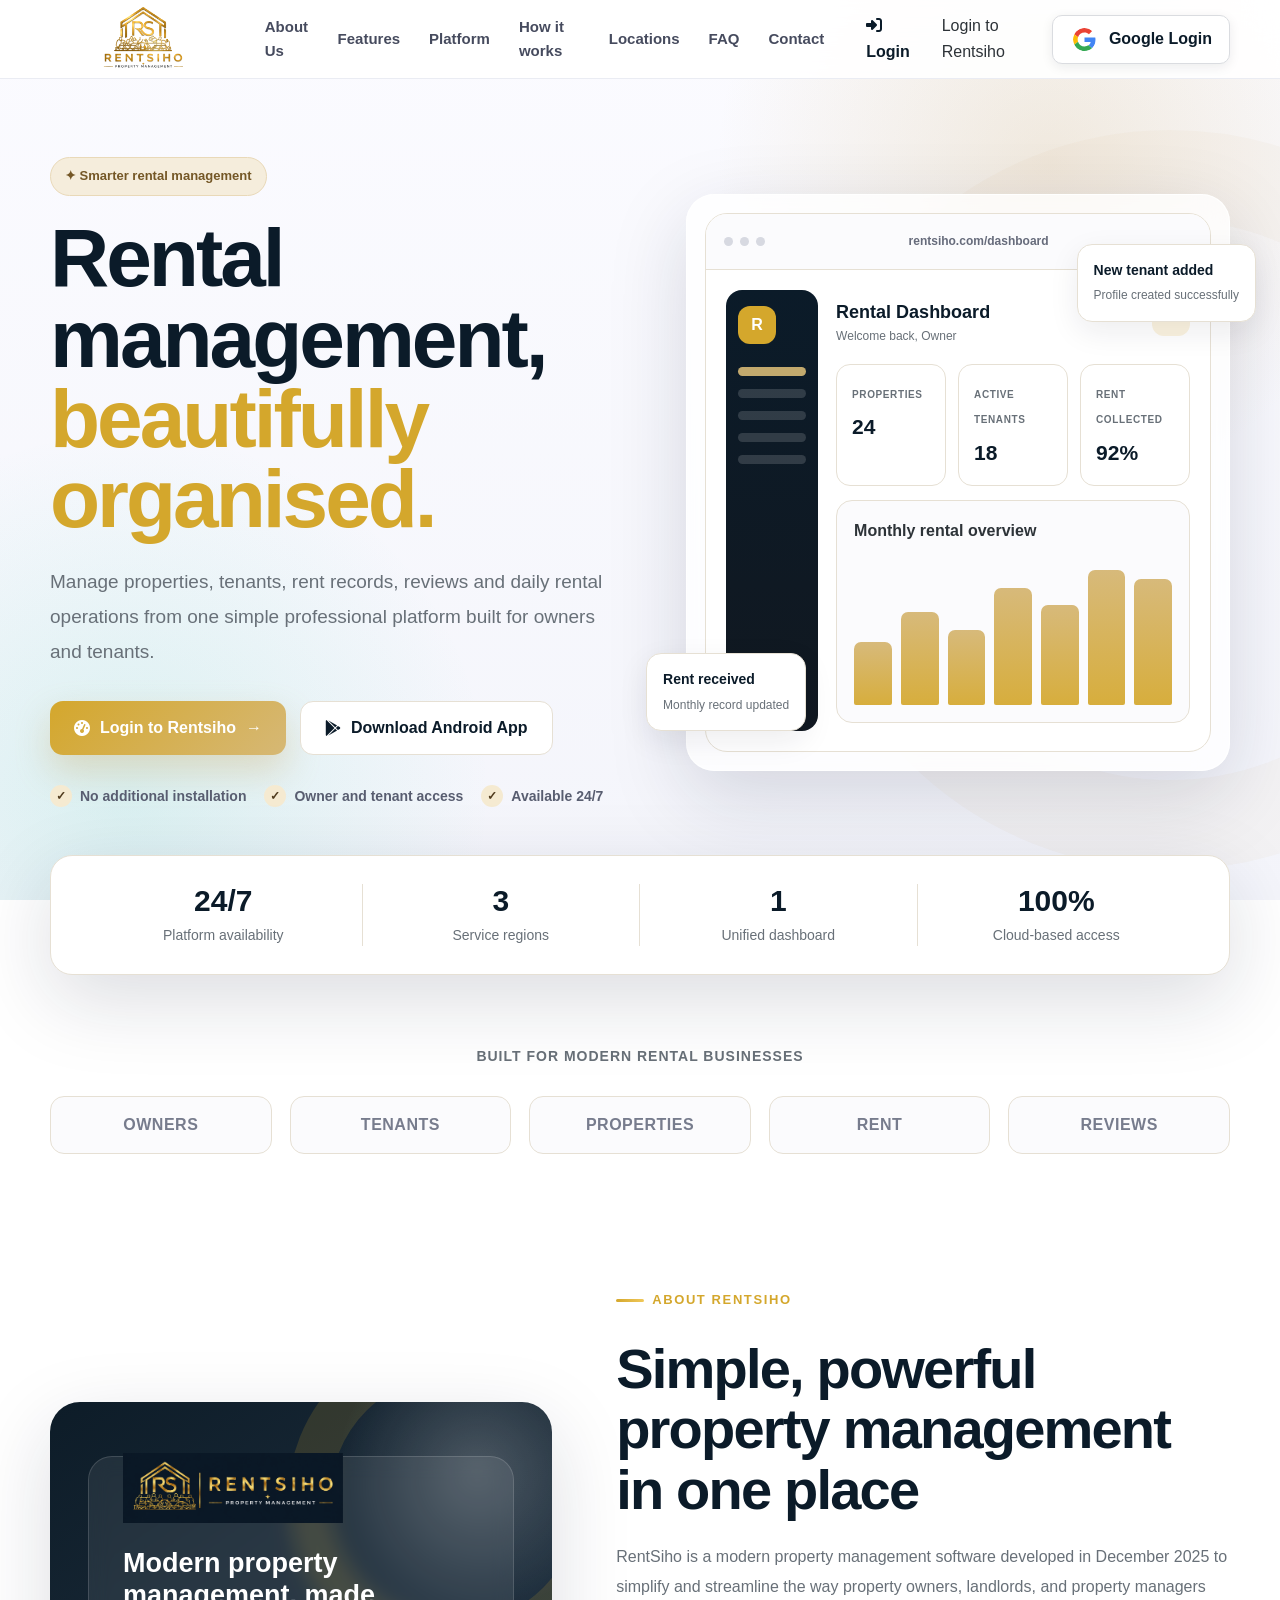
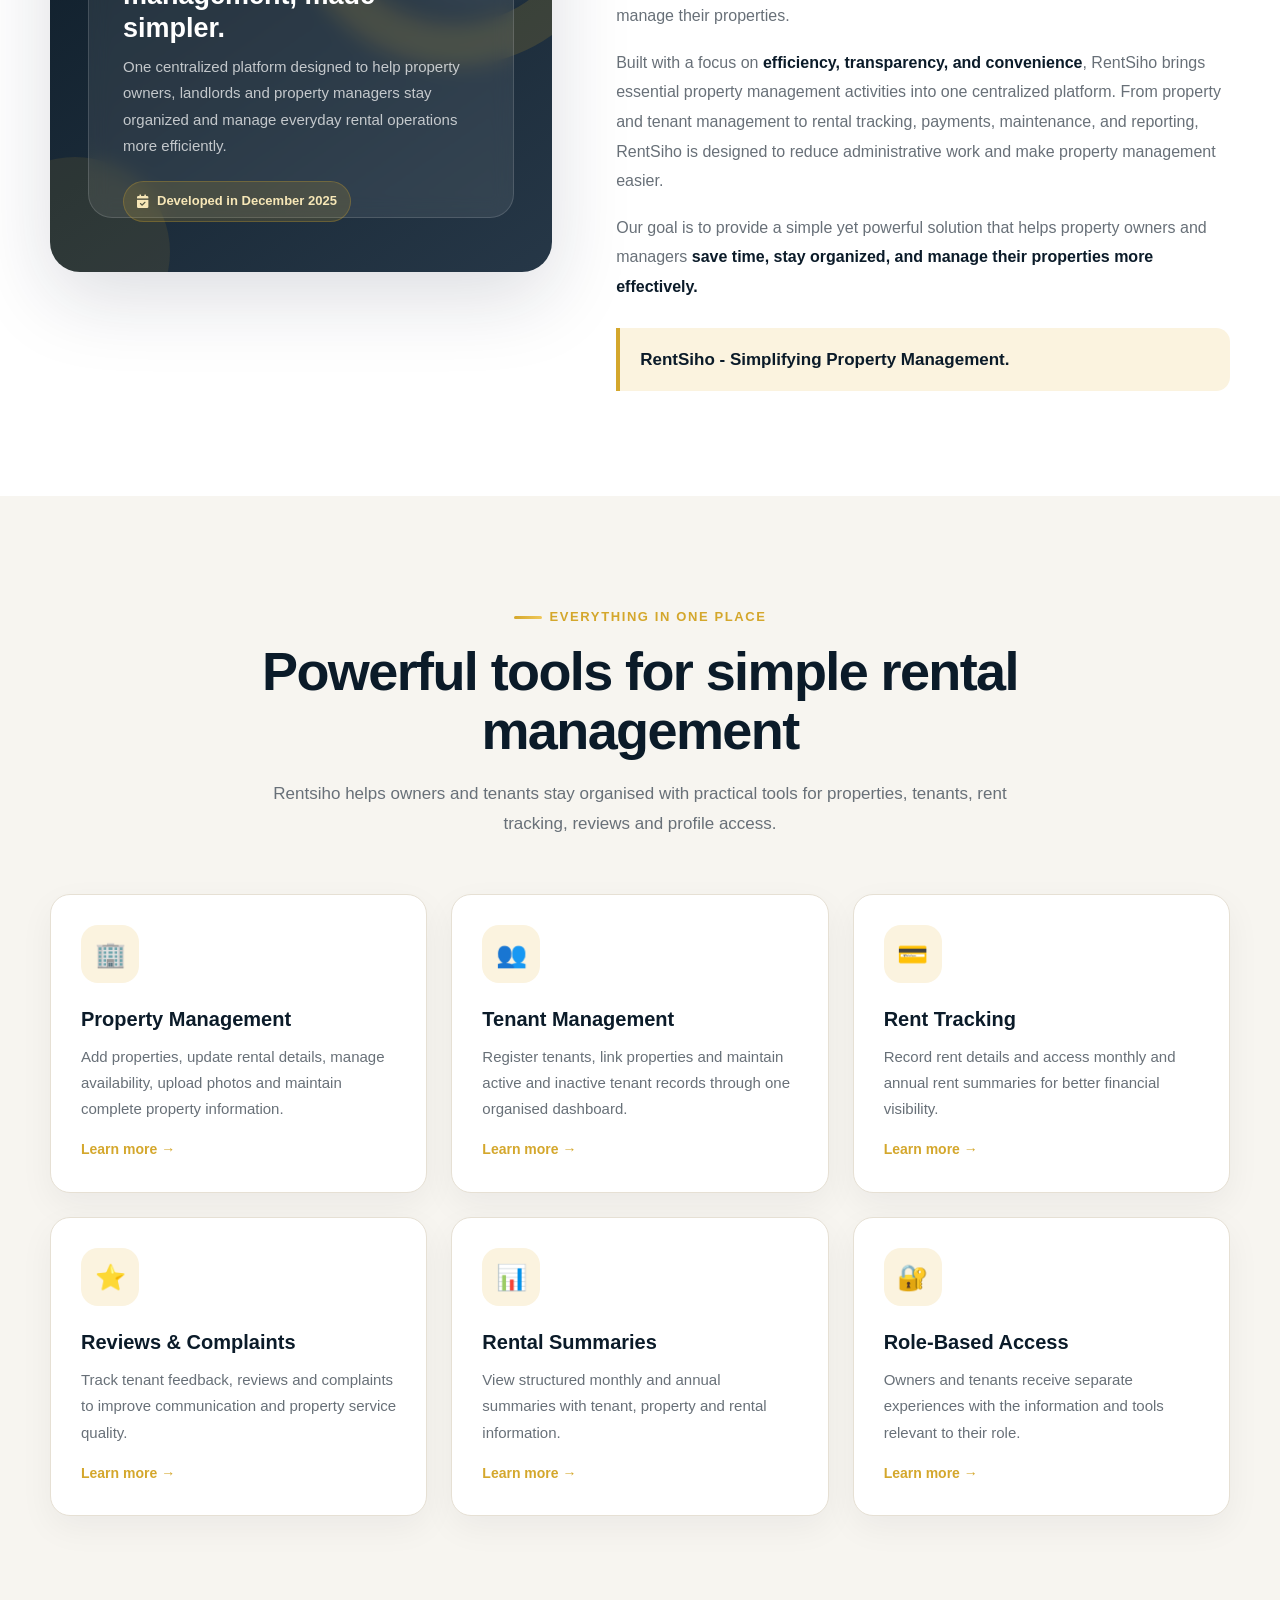
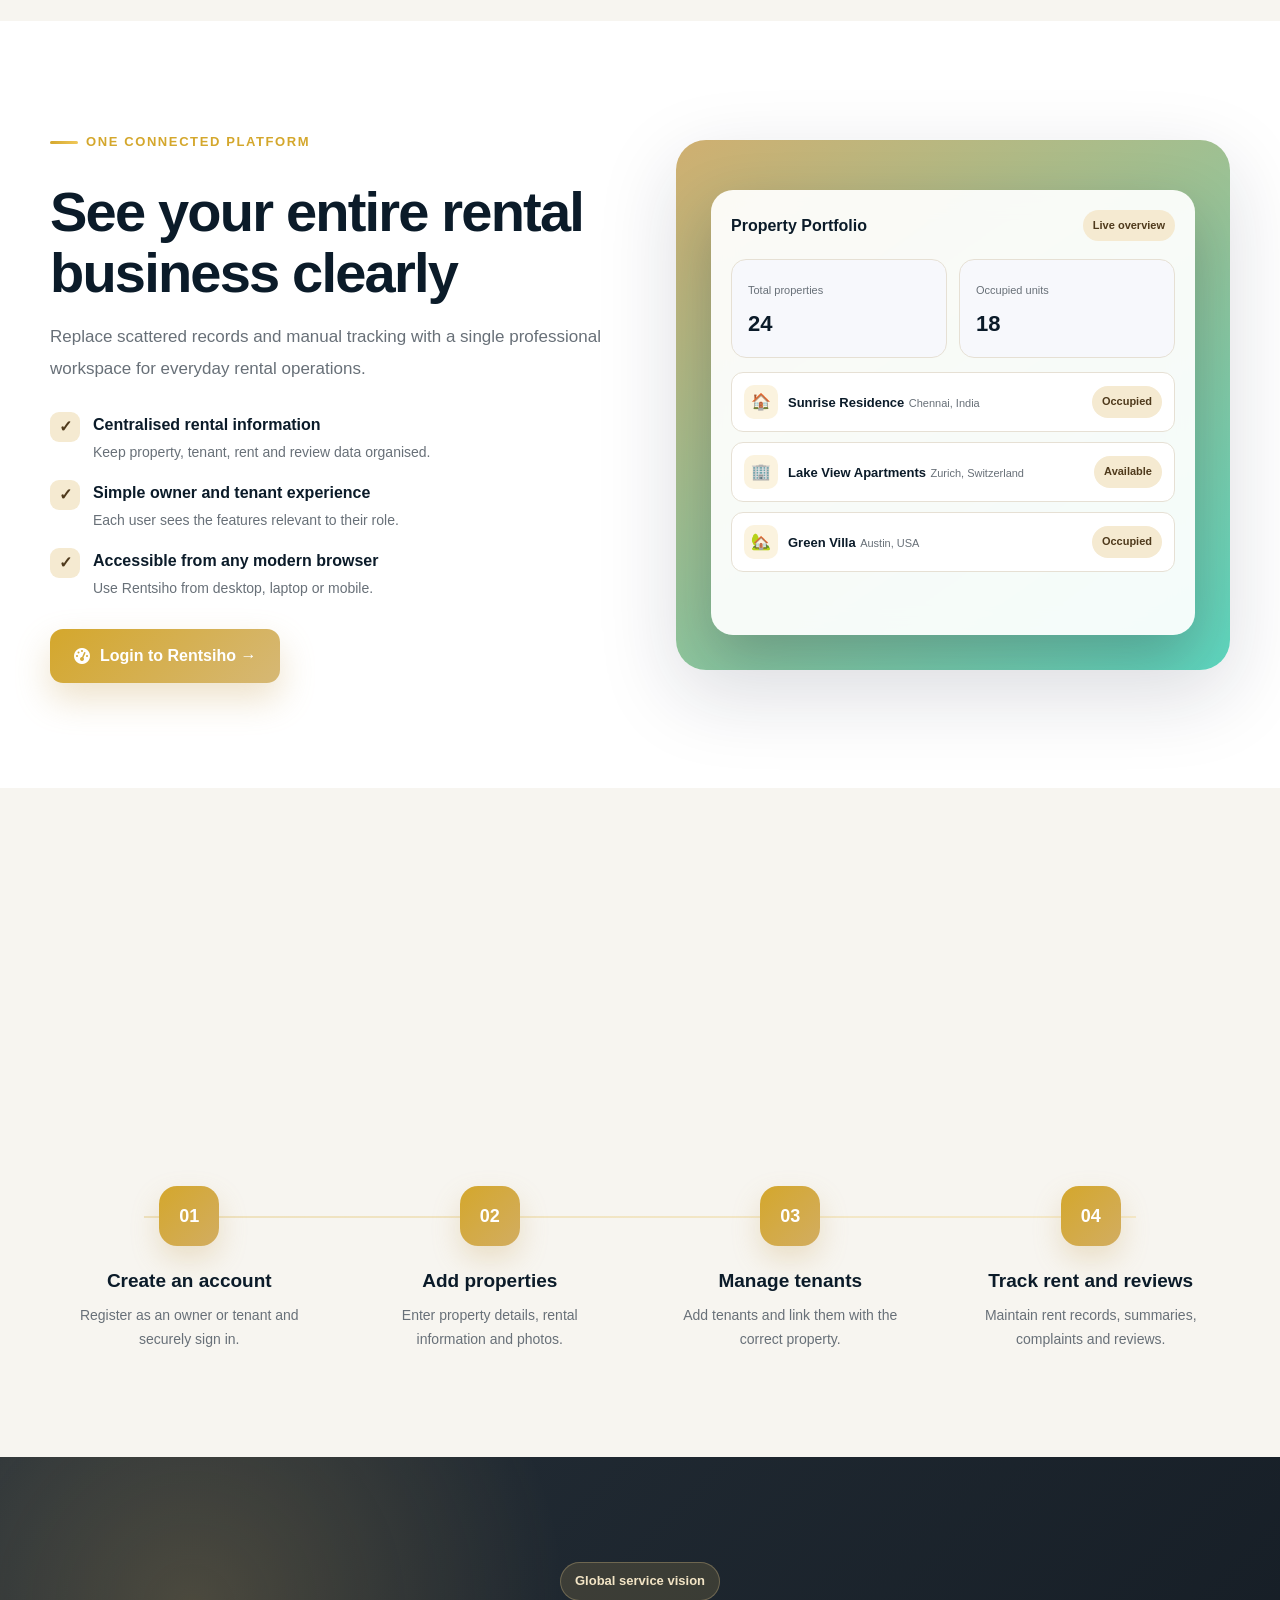
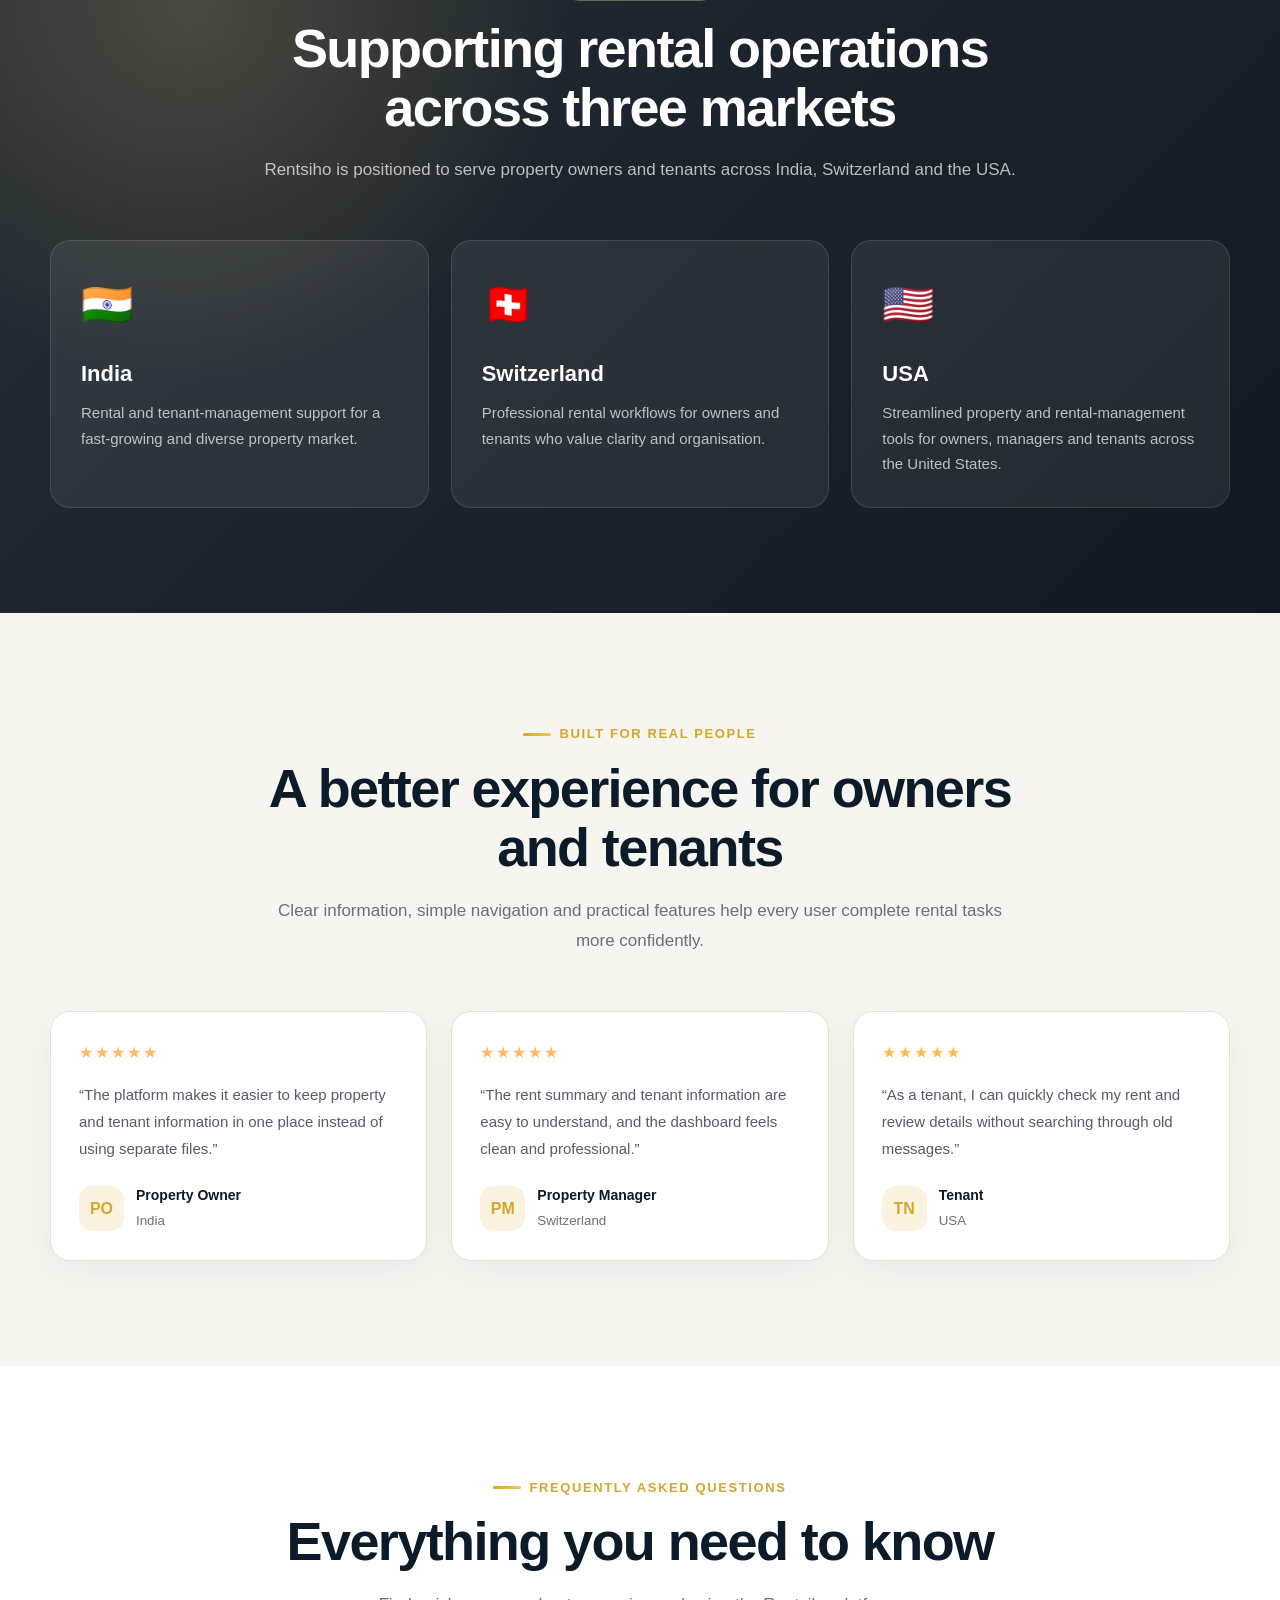
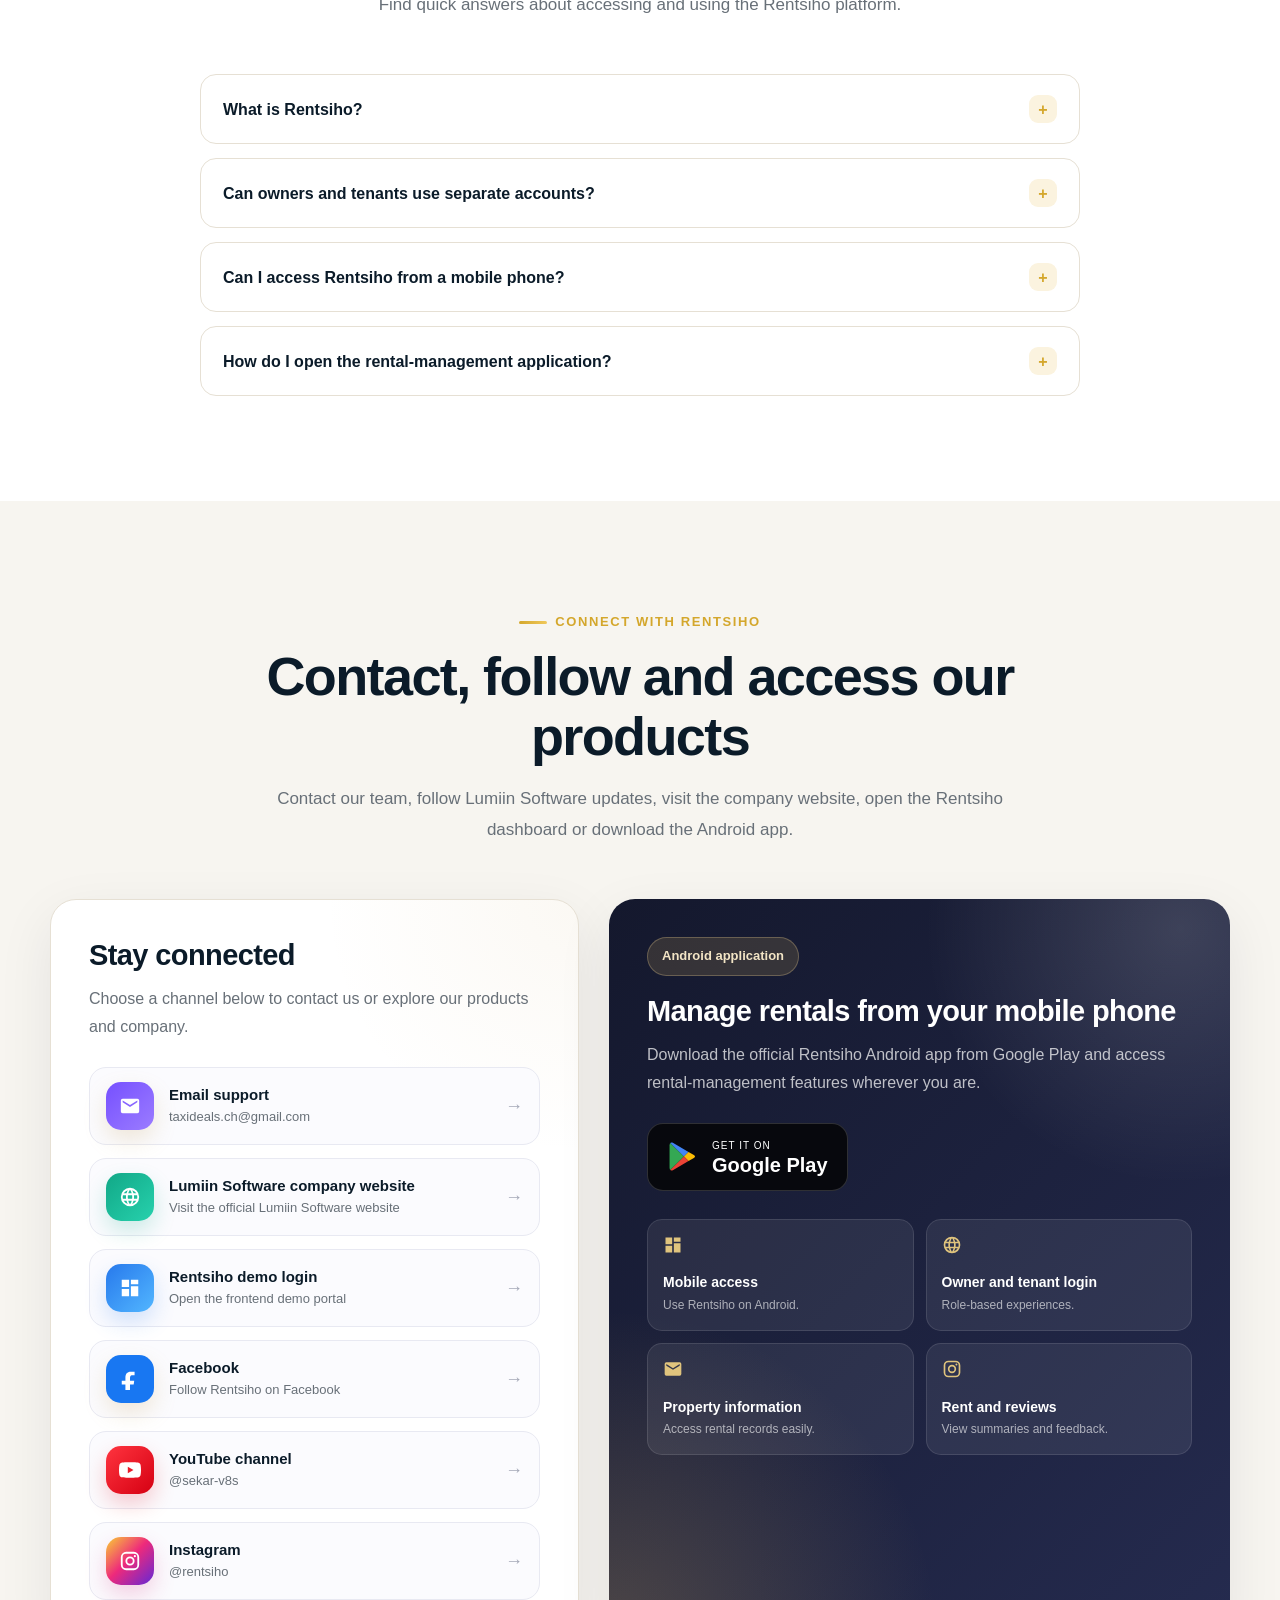
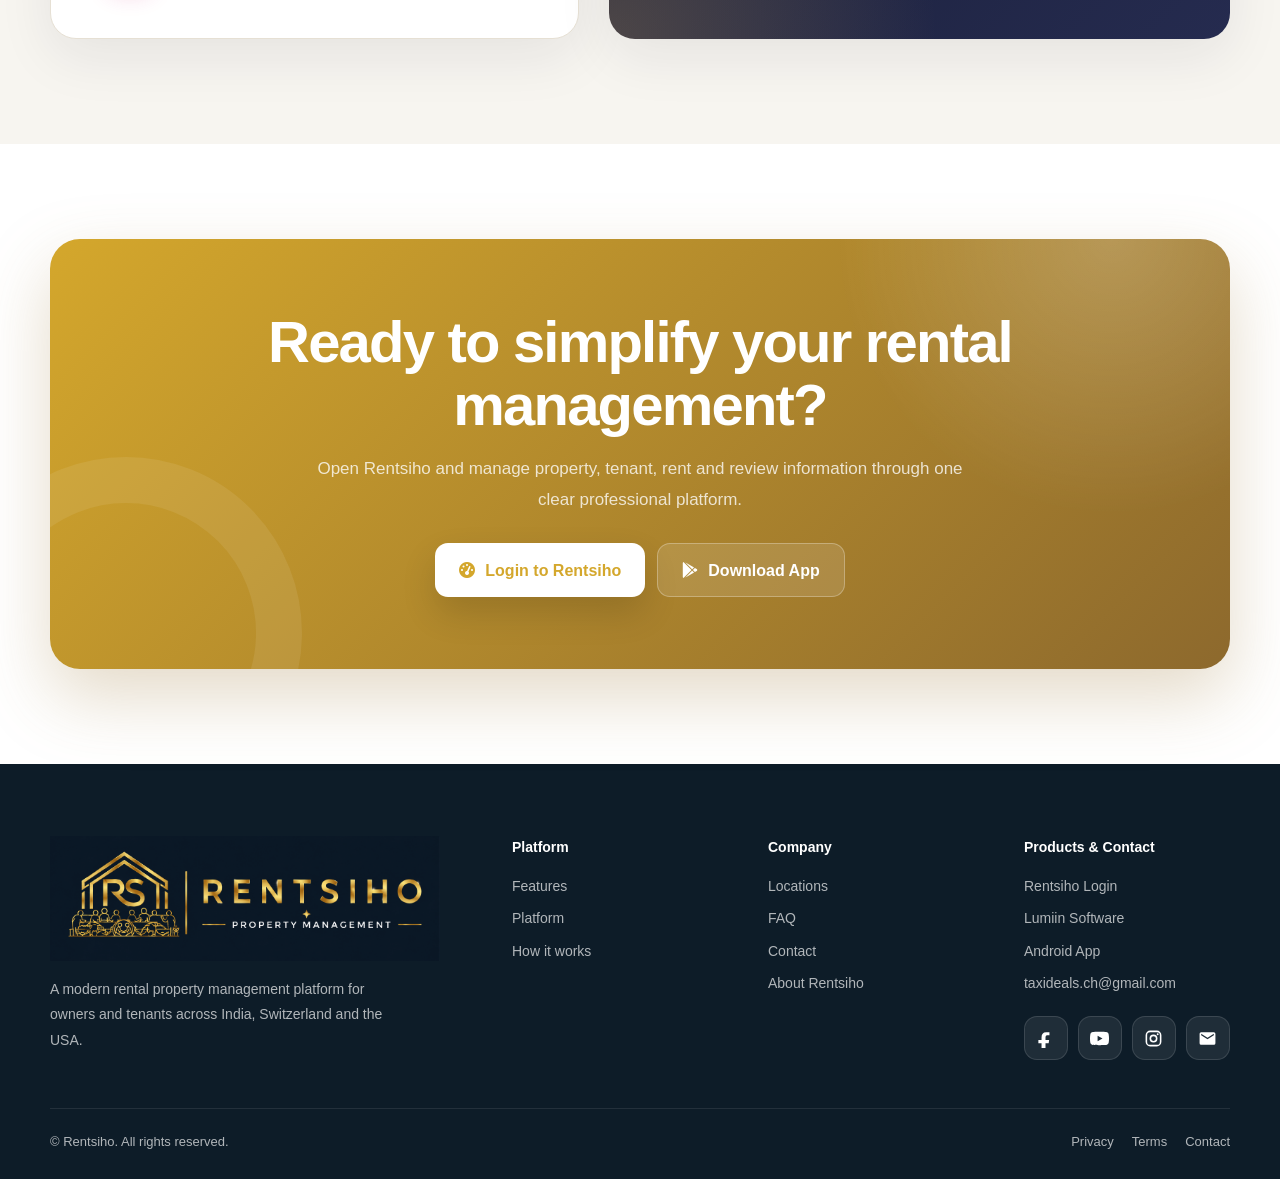
==== commit f5897b69: "unify Google login and add invoice and salary management" ====
--- a/index.html
+++ b/index.html
@@ -1964,6 +1964,8 @@
     .rentsiho-google-existing {display:inline-block;margin-top:20px;color:#A97912;font-weight:700;font-size:14px}
     @media(max-width:480px){.rentsiho-google-modal{padding:28px 18px}}
   </style>
+  <script src="timesheet/auth-config.js?v=unified-1"></script>
+  <script src="google-login.js?v=2"></script>
   <!-- Google Identity Services: Google login popup -->
   <script src="https://accounts.google.com/gsi/client" async defer></script>
 </head>
@@ -2989,6 +2991,7 @@
         <option value="owner">Owner</option>
         <option value="tenant">Tenant</option>
         <option value="superuser">Superuser</option>
+        <option value="timesheet">Timesheet</option>
       </select>
       <div id="rentsihoGoogleButton" class="rentsiho-google-button"></div>
       <div id="rentsihoGoogleMessage" class="rentsiho-google-message" role="status" aria-live="polite"></div>
@@ -3056,7 +3059,7 @@
     // RENTSIHO -> REAL FLUTTER LOGIN PAGE
     // ============================================================
     const rentsihoLoginUrl =
-      "https://newflutterkeynest-aheucafef8cnhffz.canadacentral-01.azurewebsites.net/?demo=true#/next2";
+      window.TIMESHEET_AUTH_CONFIG.flutterDashboardUrl;
 
     document.querySelectorAll("[data-dashboard-link]").forEach((link) => {
       link.setAttribute("href", rentsihoLoginUrl);
@@ -3080,9 +3083,7 @@
 
 
   <script>
-    // Google Login settings: replace the Client ID and verify the API host.
-    const RENTSIHO_GOOGLE_CLIENT_ID = "779255784206-r422l3egviqp4fhpvnh2o235v18m2rks.apps.googleusercontent.com";
-    const RENTSIHO_GOOGLE_API_BASE = "https://keynestfdashboard-fydbd8fydmdubjhm.canadacentral-01.azurewebsites.net";
+    const RENTSIHO_GOOGLE_CLIENT_ID = window.TIMESHEET_AUTH_CONFIG.clientId;
 
     const rentsihoOverlay = document.getElementById("rentsihoGoogleOverlay");
     const rentsihoMessage = document.getElementById("rentsihoGoogleMessage");
@@ -3129,6 +3130,18 @@
       rentsihoInitializeGoogle();
       rentsihoRole.focus();
     });
+    if (new URLSearchParams(location.search).get("login") === "1") {
+      rentsihoRole.value = "timesheet";
+      document.getElementById("openGoogleLogin").click();
+      // Google may still be loading when the dialog is opened automatically.
+      const googleReady = setInterval(() => {
+        if (window.google?.accounts?.id) {
+          clearInterval(googleReady);
+          rentsihoInitializeGoogle();
+        }
+      }, 250);
+      setTimeout(() => clearInterval(googleReady), 15000);
+    }
     document.getElementById("closeGoogleLogin").addEventListener("click", rentsihoCloseGoogle);
     rentsihoOverlay.addEventListener("click", (event) => {
       if (event.target === rentsihoOverlay) rentsihoCloseGoogle();
@@ -3142,24 +3155,27 @@
       rentsihoGoogleBusy = true;
       rentsihoShowGoogleMessage("Checking your Rentsiho account...");
       try {
-        const result = await fetch(`${RENTSIHO_GOOGLE_API_BASE}/api/google-login`, {
-          method: "POST",
-          credentials: "include",
-          headers: { "Content-Type": "application/json" },
-          body: JSON.stringify({ idToken: response.credential, role: rentsihoRole.value })
-        });
-        const data = await result.json().catch(() => ({}));
-        if (!result.ok) {
-          rentsihoShowGoogleMessage(data.message || `Google login failed (${result.status}).`, true);
-          return;
+        const role = rentsihoRole.value;
+        const data = await window.rentsihoGoogleLogin.signIn(response.credential, role);
+        rentsihoShowGoogleMessage("Signed in successfully. Opening your workspace...");
+        let destination = window.rentsihoGoogleLogin.destination(role, data);
+        if (role === "timesheet") {
+          const next = new URLSearchParams(location.search).get("next");
+          if (next) {
+            try {
+              const target = new URL(next, location.origin);
+              if (target.origin === location.origin && /^\/(timesheet|invoice|salary)\/$/.test(target.pathname)) {
+                target.searchParams.delete("login");
+                target.searchParams.delete("next");
+                destination = target.pathname + target.search + target.hash;
+              }
+            } catch (_) {}
+          }
         }
-        rentsihoShowGoogleMessage(`Google authentication successful. Welcome ${data.name || "user"}!`);
-        // Do NOT redirect straight into the Flutter dashboard: the API session
-        // is not automatically shared with the Flutter site on another origin.
-        // Implement a secure Flutter session handoff before enabling that flow.
+        window.location.assign(destination);
       } catch (error) {
         console.error("Google login request failed", error);
-        rentsihoShowGoogleMessage("Could not reach the API. Check the backend URL and CORS settings.", true);
+        rentsihoShowGoogleMessage(error.message || "Could not reach the API. Check your connection.", true);
       } finally {
         rentsihoGoogleBusy = false;
       }
